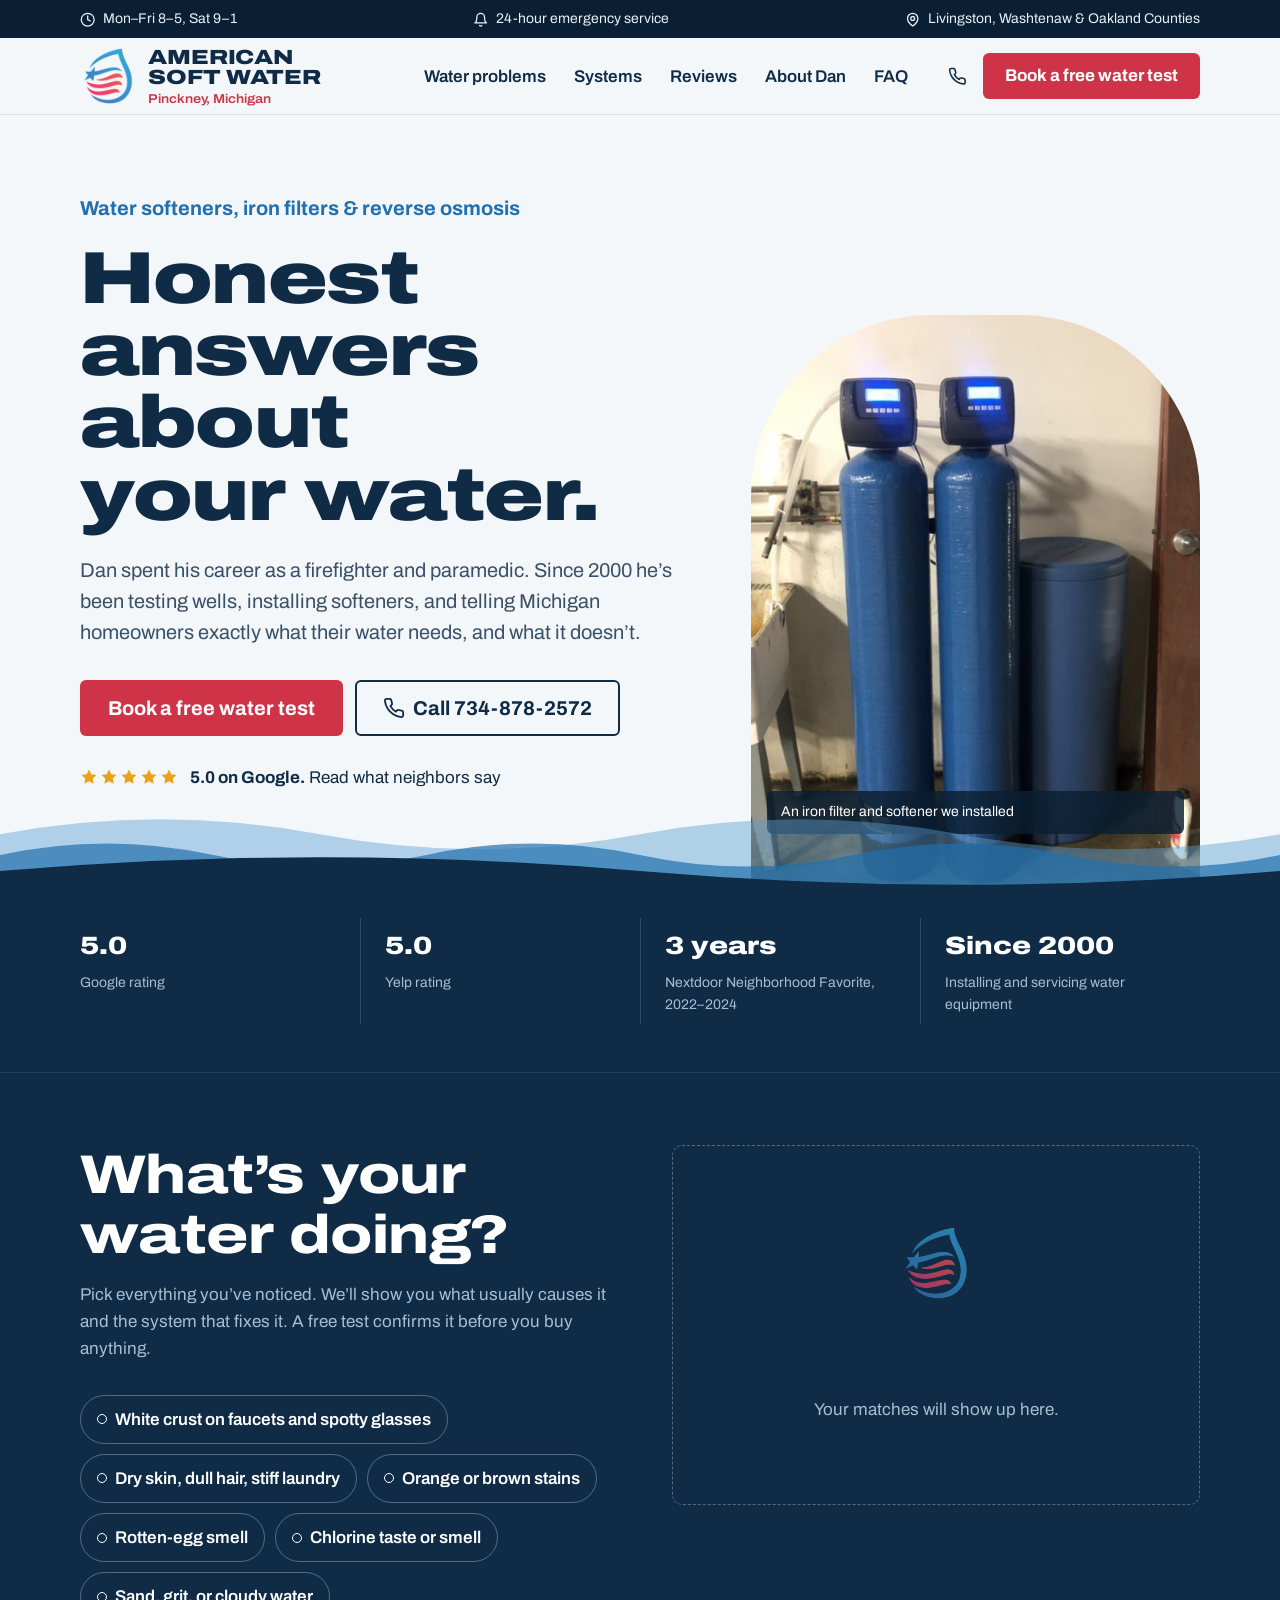
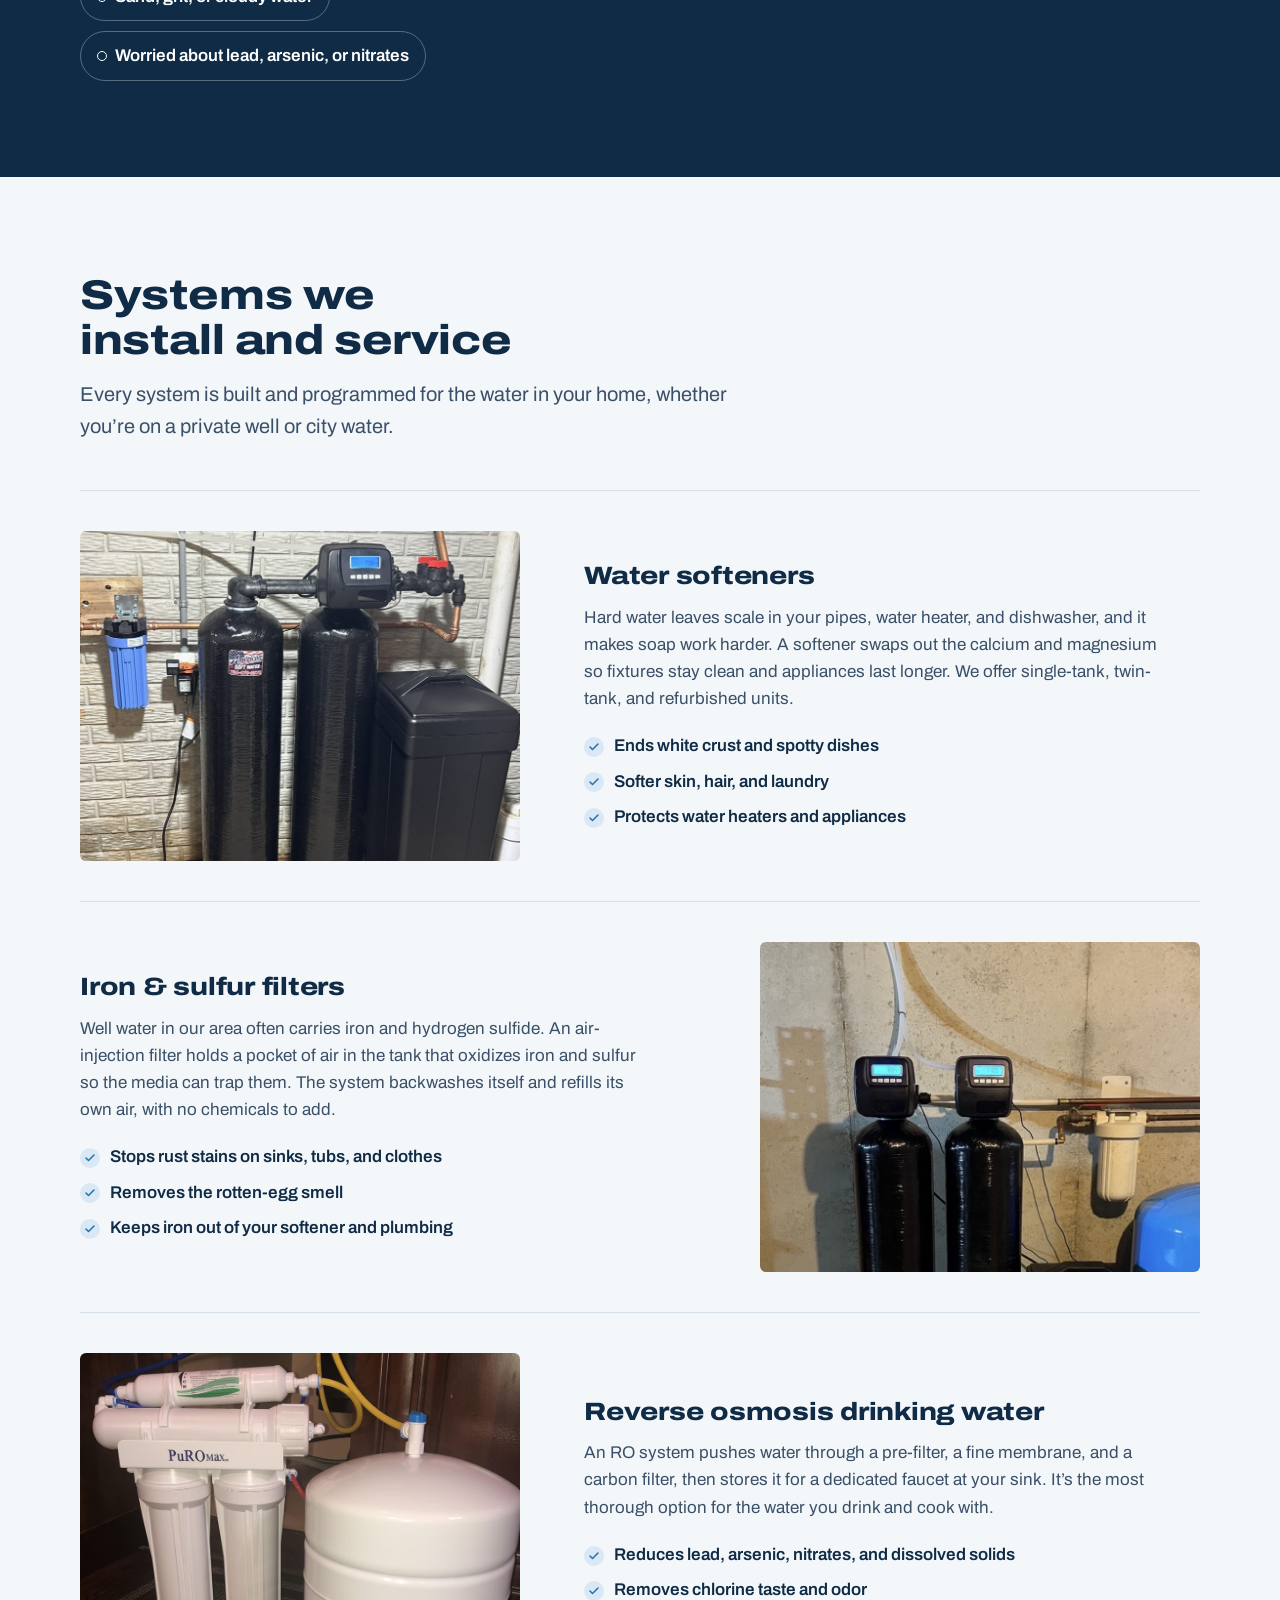
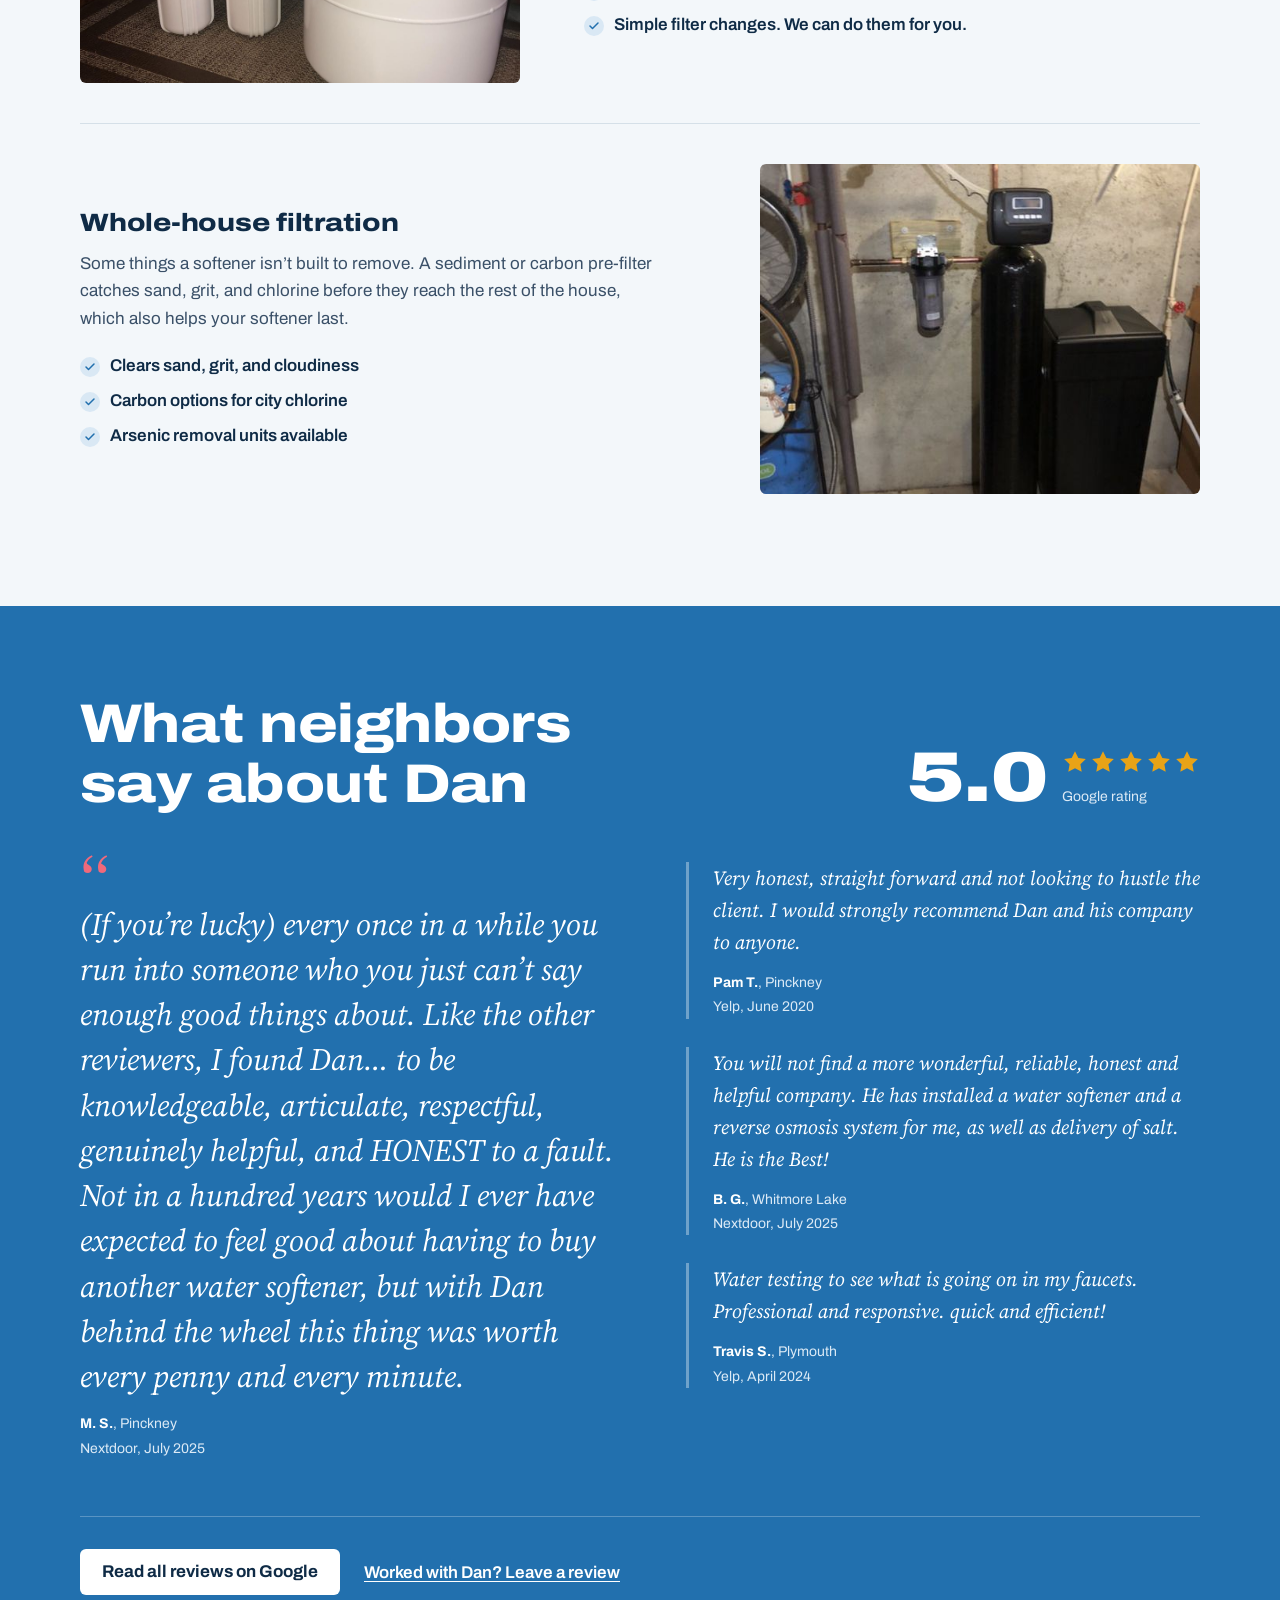
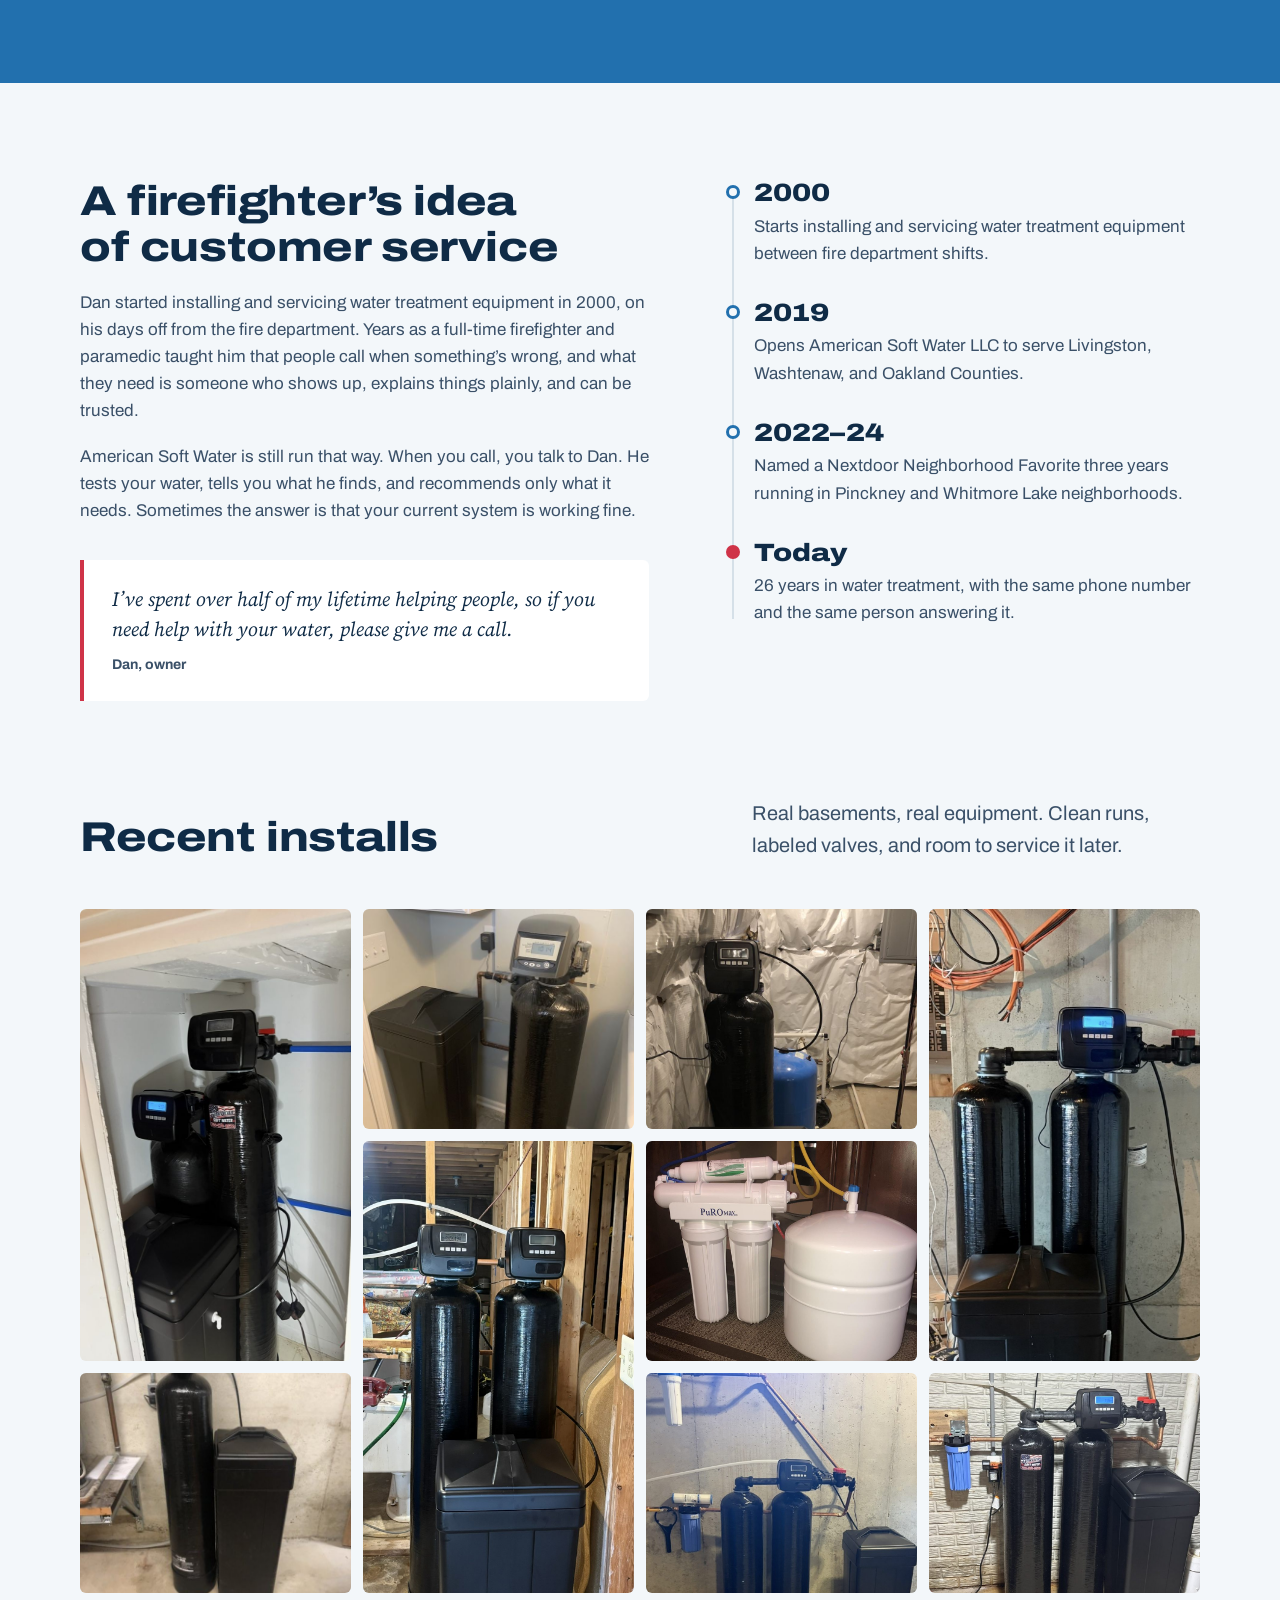
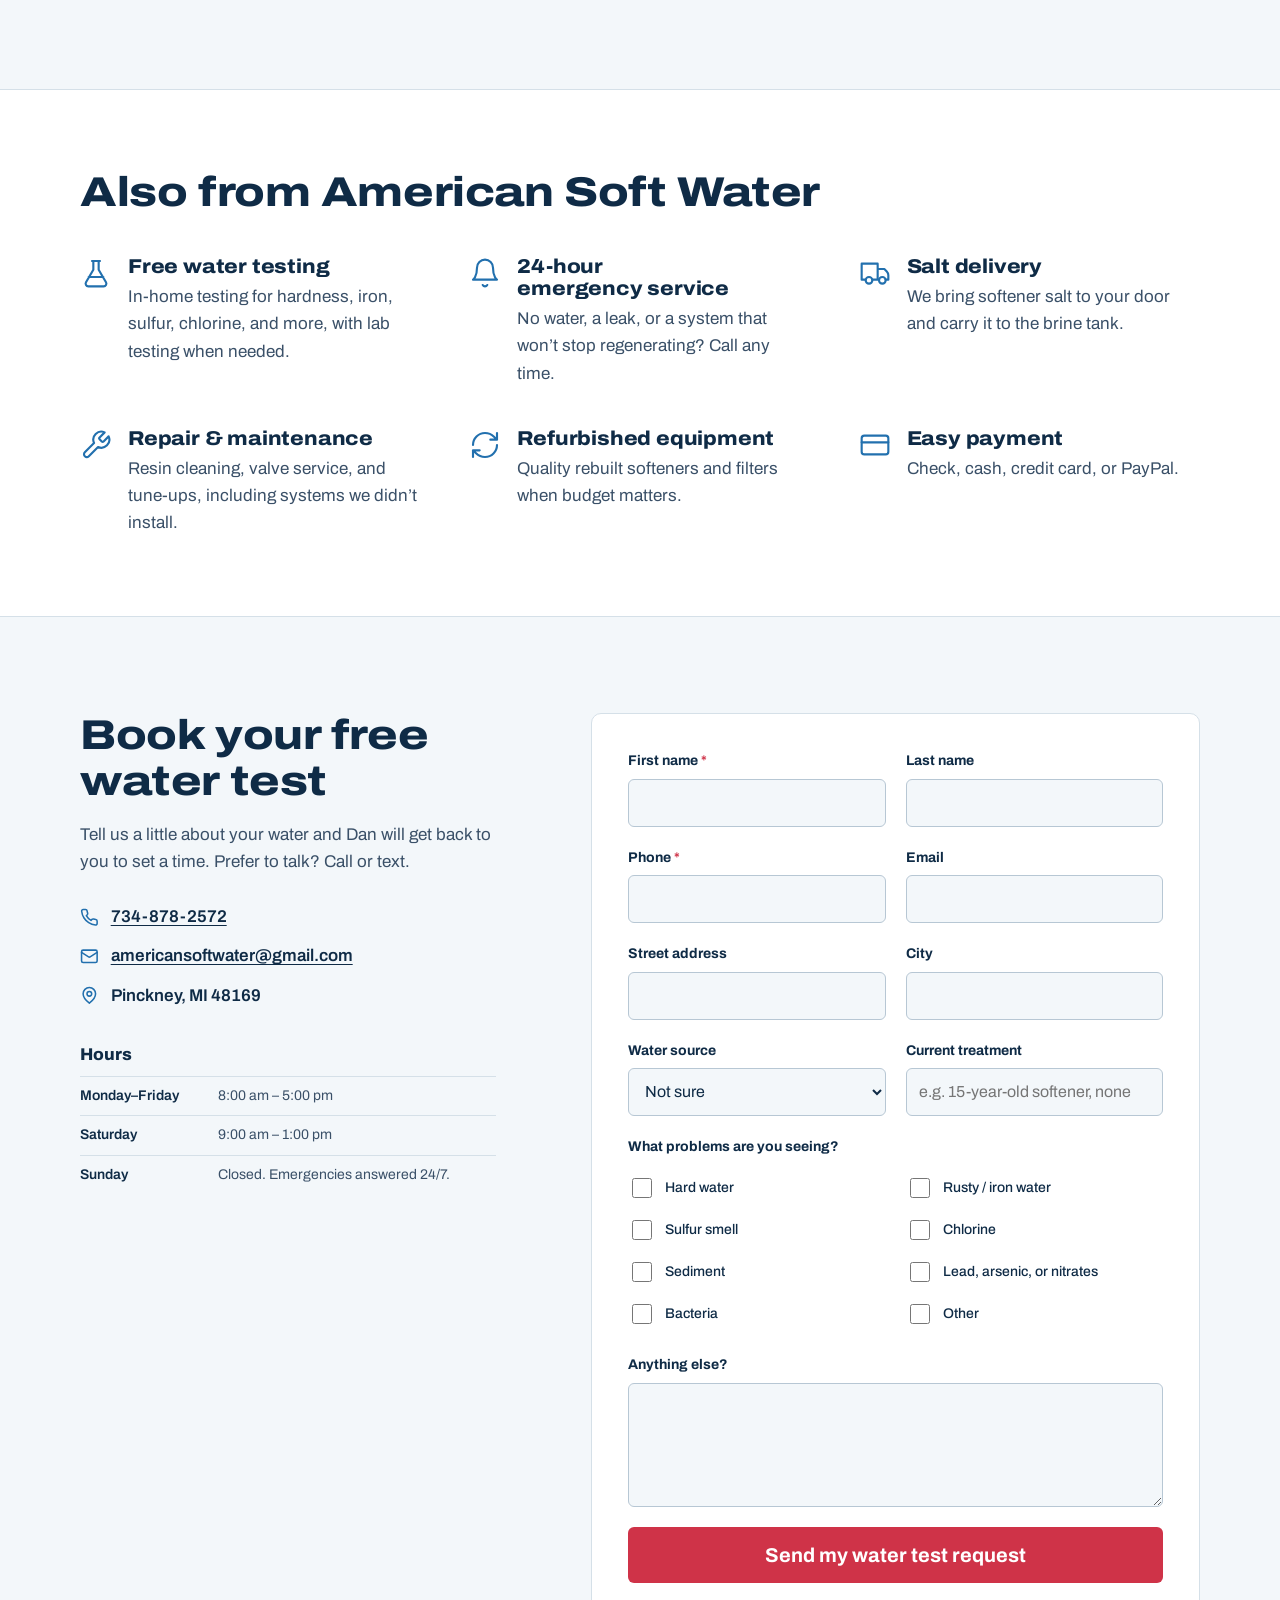
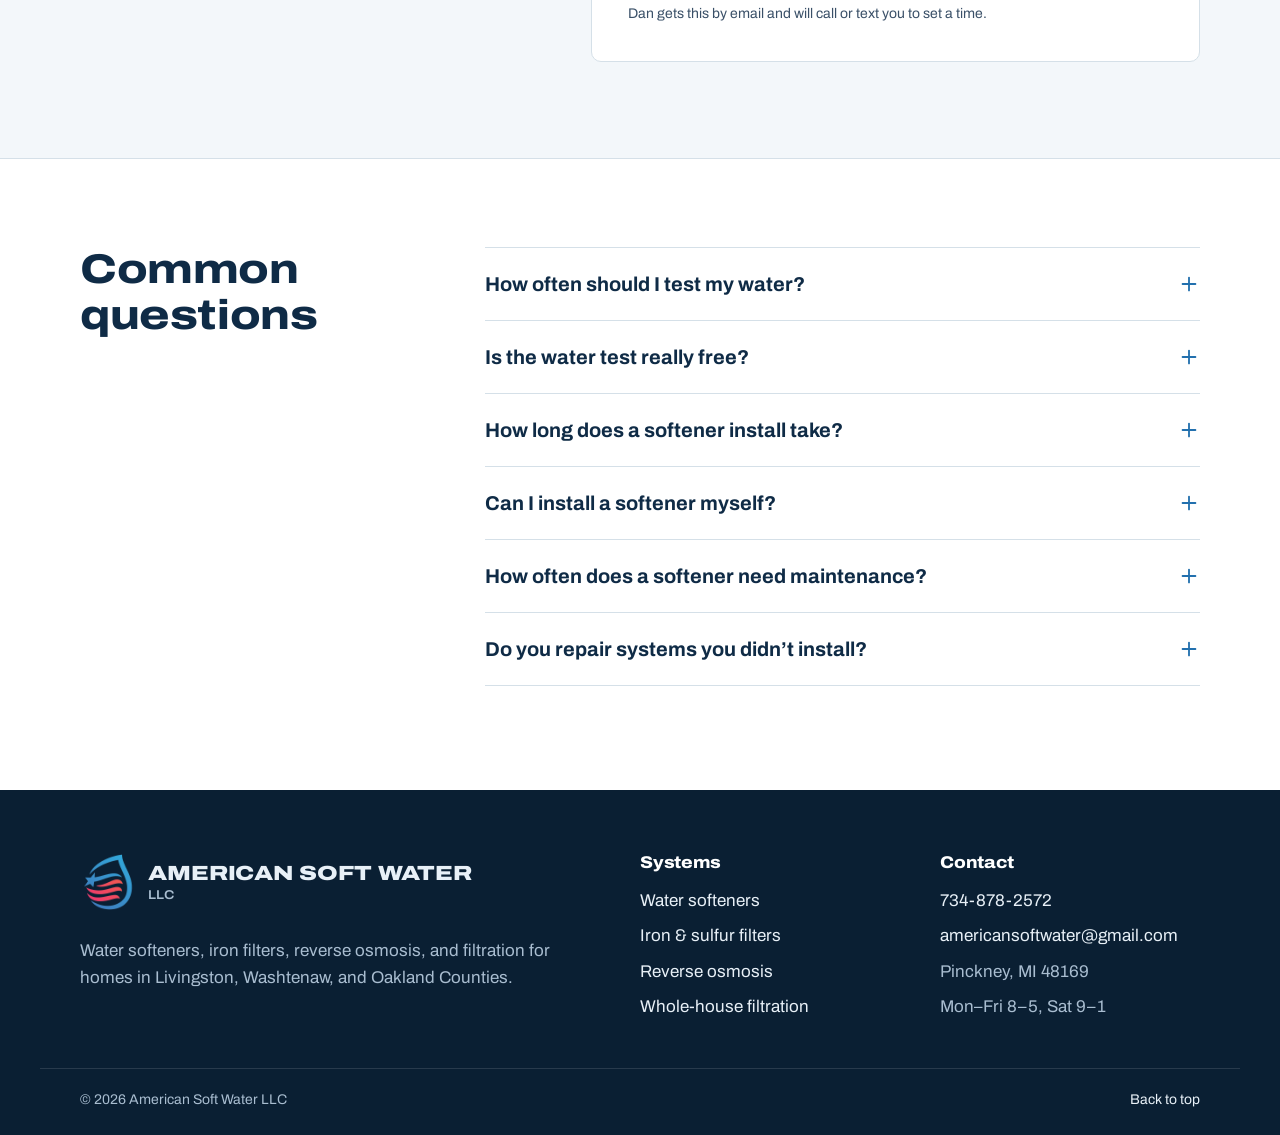
==== public/index.html @ c442c856 "Move to Cloudflare Pages with a Resend-backed form Mirror the New Beginnings setup: - Site files mov" ====
<!doctype html>
<html lang="en">
<head>
  <meta charset="utf-8">
  <meta name="viewport" content="width=device-width, initial-scale=1">
  <title>American Soft Water LLC | Water Softeners &amp; Filtration in Pinckney, MI</title>
  <meta name="description" content="Water softeners, iron filters, and reverse osmosis systems installed by Dan, a retired firefighter/paramedic treating Livingston, Washtenaw, and Oakland County water since 2000. Free water testing.">
  <!-- Draft: remove this noindex line when the site goes live on americansoftwater.com -->
  <meta name="robots" content="noindex, nofollow">
  <link rel="canonical" href="https://www.americansoftwater.com/">
  <link rel="icon" href="assets/logo/favicon-64.png" type="image/png">
  <link rel="apple-touch-icon" href="assets/logo/mark.png">
  <meta property="og:title" content="American Soft Water LLC">
  <meta property="og:description" content="Honest water treatment in Pinckney, MI. Free water testing, softeners, iron filters, and reverse osmosis.">
  <meta property="og:image" content="https://www.americansoftwater.com/assets/img/install-iron-softener-blue.jpg">
  <meta property="og:url" content="https://www.americansoftwater.com/">
  <link rel="preconnect" href="https://fonts.googleapis.com">
  <link rel="preconnect" href="https://fonts.gstatic.com" crossorigin>
  <link href="https://fonts.googleapis.com/css2?family=Archivo:wdth,wght@62..125,400..900&family=Source+Serif+4:ital,opsz,wght@1,8..60,400;1,8..60,500&display=swap" rel="stylesheet">
  <link rel="stylesheet" href="css/styles.css?v=8">
  <script type="application/ld+json">
  {
    "@context": "https://schema.org",
    "@type": "HomeAndConstructionBusiness",
    "name": "American Soft Water LLC",
    "url": "https://www.americansoftwater.com/",
    "telephone": "+1-734-878-2572",
    "email": "americansoftwater@gmail.com",
    "address": { "@type": "PostalAddress", "addressLocality": "Pinckney", "addressRegion": "MI", "postalCode": "48169", "addressCountry": "US" },
    "areaServed": ["Livingston County, MI", "Washtenaw County, MI", "Oakland County, MI"],
    "openingHours": ["Mo-Fr 08:00-17:00", "Sa 09:00-13:00"],
    "aggregateRating": { "@type": "AggregateRating", "ratingValue": "5.0", "bestRating": "5" }
  }
  </script>
</head>
<body>
  <!-- Icon sprite (Lucide-style strokes, 24px grid) -->
  <svg width="0" height="0" style="position:absolute" aria-hidden="true">
    <symbol id="i-phone" viewBox="0 0 24 24"><path d="M22 16.92v3a2 2 0 0 1-2.18 2 19.79 19.79 0 0 1-8.63-3.07 19.5 19.5 0 0 1-6-6 19.79 19.79 0 0 1-3.07-8.67A2 2 0 0 1 4.11 2h3a2 2 0 0 1 2 1.72 12.84 12.84 0 0 0 .7 2.81 2 2 0 0 1-.45 2.11L8.09 9.91a16 16 0 0 0 6 6l1.27-1.27a2 2 0 0 1 2.11-.45 12.84 12.84 0 0 0 2.81.7A2 2 0 0 1 22 16.92z"/></symbol>
    <symbol id="i-clock" viewBox="0 0 24 24"><circle cx="12" cy="12" r="10"/><path d="M12 6v6l4 2"/></symbol>
    <symbol id="i-pin" viewBox="0 0 24 24"><path d="M20 10c0 6-8 12-8 12s-8-6-8-12a8 8 0 0 1 16 0Z"/><circle cx="12" cy="10" r="3"/></symbol>
    <symbol id="i-mail" viewBox="0 0 24 24"><rect x="2" y="4" width="20" height="16" rx="2"/><path d="m22 7-8.97 5.7a1.94 1.94 0 0 1-2.06 0L2 7"/></symbol>
    <symbol id="i-flask" viewBox="0 0 24 24"><path d="M9 3h6M10 3v6.5L4.5 19a2 2 0 0 0 1.7 3h11.6a2 2 0 0 0 1.7-3L14 9.5V3M6.5 15h11"/></symbol>
    <symbol id="i-bell" viewBox="0 0 24 24"><path d="M6 8a6 6 0 0 1 12 0c0 7 3 9 3 9H3s3-2 3-9M10.3 21a1.94 1.94 0 0 0 3.4 0"/></symbol>
    <symbol id="i-truck" viewBox="0 0 24 24"><path d="M10 17h4V5H2v12h3M20 17h2v-3.34a4 4 0 0 0-1.17-2.83L19 9h-5v8h1"/><circle cx="7.5" cy="17.5" r="2.5"/><circle cx="17.5" cy="17.5" r="2.5"/></symbol>
    <symbol id="i-wrench" viewBox="0 0 24 24"><path d="M14.7 6.3a1 1 0 0 0 0 1.4l1.6 1.6a1 1 0 0 0 1.4 0l3.77-3.77a6 6 0 0 1-7.94 7.94l-6.91 6.91a2.12 2.12 0 0 1-3-3l6.91-6.91a6 6 0 0 1 7.94-7.94l-3.76 3.76z"/></symbol>
    <symbol id="i-refresh" viewBox="0 0 24 24"><path d="M3 12a9 9 0 0 1 9-9 9.75 9.75 0 0 1 6.74 2.74L21 8M21 3v5h-5M21 12a9 9 0 0 1-9 9 9.75 9.75 0 0 1-6.74-2.74L3 16M8 16H3v5"/></symbol>
    <symbol id="i-card" viewBox="0 0 24 24"><rect x="2" y="5" width="20" height="14" rx="2"/><path d="M2 10h20"/></symbol>
    <symbol id="i-check" viewBox="0 0 24 24"><path d="M20 6 9 17l-5-5"/></symbol>
    <symbol id="i-plus" viewBox="0 0 24 24"><path d="M12 5v14M5 12h14"/></symbol>
    <symbol id="i-star" viewBox="0 0 24 24"><path d="m12 2 3.09 6.26L22 9.27l-5 4.87 1.18 6.88L12 17.77l-6.18 3.25L7 14.14 2 9.27l6.91-1.01L12 2z"/></symbol>
    <symbol id="i-menu" viewBox="0 0 24 24"><path d="M4 7h16M4 12h16M4 17h16"/></symbol>
    <symbol id="i-x" viewBox="0 0 24 24"><path d="M18 6 6 18M6 6l12 12"/></symbol>
  </svg>

  <a class="skip-link" href="#main">Skip to content</a>

  <div class="topbar">
    <div class="wrap topbar__inner">
      <p><svg class="ico" aria-hidden="true"><use href="#i-clock"/></svg>Mon–Fri 8–5, Sat 9–1</p>
      <p class="topbar__mid"><svg class="ico" aria-hidden="true"><use href="#i-bell"/></svg>24-hour emergency service</p>
      <p><svg class="ico" aria-hidden="true"><use href="#i-pin"/></svg>Livingston, Washtenaw &amp; Oakland Counties</p>
    </div>
  </div>

  <header class="site-header" id="top">
    <div class="wrap site-header__inner">
      <a class="brand" href="#top" aria-label="American Soft Water, home">
        <img class="brand__mark" src="assets/logo/mark.png" width="50" height="50" alt="">
        <span class="brand__word">
          <span class="brand__name">American Soft&nbsp;Water</span>
          <span class="brand__sub">Pinckney, Michigan</span>
        </span>
      </a>
      <nav class="nav" id="site-nav" aria-label="Main">
        <ul>
          <li><a href="#finder">Water problems</a></li>
          <li><a href="#systems">Systems</a></li>
          <li><a href="#reviews">Reviews</a></li>
          <li><a href="#about">About Dan</a></li>
          <li><a href="#faq">FAQ</a></li>
        </ul>
      </nav>
      <div class="site-header__actions">
        <a class="phone-link" href="tel:+17348782572"><svg class="ico" aria-hidden="true"><use href="#i-phone"/></svg><span>734-878-2572</span></a>
        <a class="btn btn--red" href="#water-test">Book a free water test</a>
        <button class="nav-toggle" type="button" aria-expanded="false" aria-controls="site-nav">
          <svg class="ico ico--lg" aria-hidden="true"><use href="#i-menu"/></svg><span class="sr-only">Menu</span>
        </button>
      </div>
    </div>
  </header>

  <main id="main">
    <!-- HERO -->
    <section class="hero">
      <div class="wrap hero__grid">
        <div class="hero__copy">
          <p class="hero__kicker">Water softeners, iron filters &amp; reverse osmosis</p>
          <h1 class="hero__title">Honest answers about your&nbsp;water.</h1>
          <p class="hero__lede">Dan spent his career as a firefighter and paramedic. Since 2000 he’s been testing wells, installing softeners, and telling Michigan homeowners exactly what their water needs, and what it doesn’t.</p>
          <div class="hero__actions">
            <a class="btn btn--red btn--lg" href="#water-test">Book a free water test</a>
            <a class="btn btn--ghost btn--lg" href="tel:+17348782572"><svg class="ico" aria-hidden="true"><use href="#i-phone"/></svg>Call 734-878-2572</a>
          </div>
          <a class="hero__rating" href="#reviews">
            <span class="stars" aria-hidden="true"><svg><use href="#i-star"/></svg><svg><use href="#i-star"/></svg><svg><use href="#i-star"/></svg><svg><use href="#i-star"/></svg><svg><use href="#i-star"/></svg></span>
            <span><strong>5.0 on Google.</strong> Read what neighbors say</span>
          </a>
        </div>
        <figure class="hero__photo">
          <img src="assets/img/install-iron-softener-blue.jpg" width="562" height="744" alt="Blue iron filter and water softener tanks, each with a lit digital valve, beside a matching brine tank">
          <figcaption>An iron filter and softener we installed</figcaption>
        </figure>
      </div>
      <!-- Three wave layers, each 2x wide and repeating every half, drift sideways on a loop -->
      <div class="hero__water" aria-hidden="true">
        <svg class="wave wave--back" viewBox="0 0 2880 100" preserveAspectRatio="none"><path d="M0 34Q180 8 360 34T720 34T1080 34T1440 34T1800 34T2160 34T2520 34T2880 34V100H0Z"/></svg>
        <svg class="wave wave--mid" viewBox="0 0 2880 100" preserveAspectRatio="none"><path d="M0 52Q120 32 240 52T480 52T720 52T960 52T1200 52T1440 52T1680 52T1920 52T2160 52T2400 52T2640 52T2880 52V100H0Z"/></svg>
        <svg class="wave wave--front" viewBox="0 0 2880 100" preserveAspectRatio="none"><path d="M0 66Q360 42 720 66T1440 66T2160 66T2880 66V100H0Z"/></svg>
      </div>
    </section>

    <!-- PROOF STRIP -->
    <section class="proof" aria-label="Ratings and recognition">
      <div class="wrap proof__grid">
        <div class="proof__item"><span class="proof__big">5.0</span><span class="proof__label">Google rating</span></div>
        <div class="proof__item"><span class="proof__big">5.0</span><span class="proof__label">Yelp rating</span></div>
        <div class="proof__item"><span class="proof__big">3 years</span><span class="proof__label">Nextdoor Neighborhood Favorite, 2022–2024</span></div>
        <div class="proof__item"><span class="proof__big">Since 2000</span><span class="proof__label">Installing and servicing water equipment</span></div>
      </div>
    </section>

    <!-- SYMPTOM FINDER -->
    <section class="finder" id="finder" aria-labelledby="finder-title">
      <div class="wrap finder__grid">
        <div class="finder__intro">
          <h2 id="finder-title">What’s your water doing?</h2>
          <p>Pick everything you’ve noticed. We’ll show you what usually causes it and the system that fixes it. A free test confirms it before you buy anything.</p>
          <fieldset class="chips">
            <legend class="sr-only">Water symptoms</legend>
            <label class="chip"><input type="checkbox" value="hard"><span>White crust on faucets and spotty glasses</span></label>
            <label class="chip"><input type="checkbox" value="skin"><span>Dry skin, dull hair, stiff laundry</span></label>
            <label class="chip"><input type="checkbox" value="iron"><span>Orange or brown stains</span></label>
            <label class="chip"><input type="checkbox" value="sulfur"><span>Rotten-egg smell</span></label>
            <label class="chip"><input type="checkbox" value="chlorine"><span>Chlorine taste or smell</span></label>
            <label class="chip"><input type="checkbox" value="sediment"><span>Sand, grit, or cloudy water</span></label>
            <label class="chip"><input type="checkbox" value="drinking"><span>Worried about lead, arsenic, or nitrates</span></label>
          </fieldset>
        </div>
        <div class="finder__result" aria-live="polite">
          <div class="result result--empty" id="finder-empty">
            <img class="result__mark" src="assets/logo/mark.png" width="72" height="72" alt="">
            <p>Your matches will show up here.</p>
          </div>
          <div class="result" id="finder-output" hidden></div>
        </div>
      </div>
    </section>

    <!-- SYSTEMS -->
    <section class="systems" id="systems" aria-labelledby="systems-title">
      <div class="wrap">
        <header class="section-head">
          <h2 id="systems-title">Systems we install and service</h2>
          <p>Every system is built and programmed for the water in your home, whether you’re on a private well or city water.</p>
        </header>

        <article class="system" id="softeners">
          <figure class="system__photo"><img src="assets/img/install-twin-tank.jpg" width="900" height="1187" loading="lazy" alt="Twin-tank water softener: two black tanks sharing one digital valve, with a brine tank and sediment pre-filter"></figure>
          <div class="system__body">
            <h3>Water softeners</h3>
            <p>Hard water leaves scale in your pipes, water heater, and dishwasher, and it makes soap work harder. A softener swaps out the calcium and magnesium so fixtures stay clean and appliances last longer. We offer single-tank, twin-tank, and refurbished units.</p>
            <ul class="ticks">
              <li>Ends white crust and spotty dishes</li>
              <li>Softer skin, hair, and laundry</li>
              <li>Protects water heaters and appliances</li>
            </ul>
          </div>
        </article>

        <article class="system system--flip" id="iron-filters">
          <figure class="system__photo system__photo--top"><img src="assets/img/install-iron-softener-well.jpg" width="900" height="1469" loading="lazy" alt="Iron filter and water softener side by side, each with its own digital valve, next to a pre-filter and well pressure tank"></figure>
          <div class="system__body">
            <h3>Iron &amp; sulfur filters</h3>
            <p>Well water in our area often carries iron and hydrogen sulfide. An air-injection filter holds a pocket of air in the tank that oxidizes iron and sulfur so the media can trap them. The system backwashes itself and refills its own air, with no chemicals to add.</p>
            <ul class="ticks">
              <li>Stops rust stains on sinks, tubs, and clothes</li>
              <li>Removes the rotten-egg smell</li>
              <li>Keeps iron out of your softener and plumbing</li>
            </ul>
          </div>
        </article>

        <article class="system" id="reverse-osmosis">
          <figure class="system__photo"><img src="assets/img/install-ro.jpg" width="1000" height="999" loading="lazy" alt="PuROMax four-stage reverse osmosis unit and white storage tank under a kitchen sink"></figure>
          <div class="system__body">
            <h3>Reverse osmosis drinking water</h3>
            <p>An RO system pushes water through a pre-filter, a fine membrane, and a carbon filter, then stores it for a dedicated faucet at your sink. It’s the most thorough option for the water you drink and cook with.</p>
            <ul class="ticks">
              <li>Reduces lead, arsenic, nitrates, and dissolved solids</li>
              <li>Removes chlorine taste and odor</li>
              <li>Simple filter changes. We can do them for you.</li>
            </ul>
          </div>
        </article>

        <article class="system system--flip" id="filtration">
          <figure class="system__photo"><img src="assets/img/install-prefilter.jpg" width="562" height="744" loading="lazy" alt="Sediment pre-filter plumbed ahead of a water softener in a basement"></figure>
          <div class="system__body">
            <h3>Whole-house filtration</h3>
            <p>Some things a softener isn’t built to remove. A sediment or carbon pre-filter catches sand, grit, and chlorine before they reach the rest of the house, which also helps your softener last.</p>
            <ul class="ticks">
              <li>Clears sand, grit, and cloudiness</li>
              <li>Carbon options for city chlorine</li>
              <li>Arsenic removal units available</li>
            </ul>
          </div>
        </article>
      </div>
    </section>

    <!-- REVIEWS -->
    <section class="reviews" id="reviews" aria-labelledby="reviews-title">
      <div class="wrap">
        <header class="reviews__head">
          <h2 id="reviews-title">What neighbors say about Dan</h2>
          <div class="reviews__score">
            <span class="reviews__num">5.0</span>
            <span class="stars stars--lg" aria-hidden="true"><svg><use href="#i-star"/></svg><svg><use href="#i-star"/></svg><svg><use href="#i-star"/></svg><svg><use href="#i-star"/></svg><svg><use href="#i-star"/></svg></span>
            <span class="reviews__src">Google rating</span>
          </div>
        </header>

        <!--
          GOOGLE REVIEWS: paste real Google reviews here using the same <blockquote class="review"> markup,
          with data-source="Google". Only published customer reviews, quoted word for word.
        -->
        <div class="reviews__layout">
          <blockquote class="review review--feature" data-source="Nextdoor">
            <p>(If you’re lucky) every once in a while you run into someone who you just can’t say enough good things about. Like the other reviewers, I found Dan… to be knowledgeable, articulate, respectful, genuinely helpful, and HONEST to a fault. Not in a hundred years would I ever have expected to feel good about having to buy another water softener, but with Dan behind the wheel this thing was worth every penny and every minute.</p>
            <footer><cite>M. S.</cite>, Pinckney <span class="review__src">Nextdoor, July 2025</span></footer>
          </blockquote>

          <div class="reviews__stack">
            <blockquote class="review" data-source="Yelp">
              <p>Very honest, straight forward and not looking to hustle the client. I would strongly recommend Dan and his company to anyone.</p>
              <footer><cite>Pam T.</cite>, Pinckney <span class="review__src">Yelp, June 2020</span></footer>
            </blockquote>
            <blockquote class="review" data-source="Nextdoor">
              <p>You will not find a more wonderful, reliable, honest and helpful company. He has installed a water softener and a reverse osmosis system for me, as well as delivery of salt. He is the Best!</p>
              <footer><cite>B. G.</cite>, Whitmore Lake <span class="review__src">Nextdoor, July 2025</span></footer>
            </blockquote>
            <blockquote class="review" data-source="Yelp">
              <p>Water testing to see what is going on in my faucets. Professional and responsive. quick and efficient!</p>
              <footer><cite>Travis S.</cite>, Plymouth <span class="review__src">Yelp, April 2024</span></footer>
            </blockquote>
          </div>
        </div>

        <div class="reviews__cta">
          <a class="btn btn--light" href="https://maps.google.com/?cid=2943230099254517318" target="_blank" rel="noopener">Read all reviews on Google</a>
          <a class="text-link" href="https://maps.google.com/?cid=2943230099254517318" target="_blank" rel="noopener">Worked with Dan? Leave a review</a>
        </div>
      </div>
    </section>

    <!-- ABOUT -->
    <section class="about" id="about" aria-labelledby="about-title">
      <div class="wrap about__grid">
        <div class="about__story">
          <h2 id="about-title">A firefighter’s idea of customer service</h2>
          <p>Dan started installing and servicing water treatment equipment in 2000, on his days off from the fire department. Years as a full-time firefighter and paramedic taught him that people call when something’s wrong, and what they need is someone who shows up, explains things plainly, and can be trusted.</p>
          <p>American Soft Water is still run that way. When you call, you talk to Dan. He tests your water, tells you what he finds, and recommends only what it needs. Sometimes the answer is that your current system is working fine.</p>
          <blockquote class="about__quote">
            <p>I’ve spent over half of my lifetime helping people, so if you need help with your water, please give me a call.</p>
            <footer>Dan, owner</footer>
          </blockquote>
        </div>
        <ol class="timeline" aria-label="Company history">
          <li><span class="timeline__year">2000</span><p>Starts installing and servicing water treatment equipment between fire department shifts.</p></li>
          <li><span class="timeline__year">2019</span><p>Opens American Soft Water LLC to serve Livingston, Washtenaw, and Oakland Counties.</p></li>
          <li><span class="timeline__year">2022–24</span><p>Named a Nextdoor Neighborhood Favorite three years running in Pinckney and Whitmore Lake neighborhoods.</p></li>
          <li><span class="timeline__year">Today</span><p>26 years in water treatment, with the same phone number and the same person answering it.</p></li>
        </ol>
      </div>
    </section>

    <!-- INSTALL GALLERY -->
    <section class="installs" id="installs" aria-labelledby="installs-title">
      <div class="wrap">
        <header class="section-head section-head--row">
          <h2 id="installs-title">Recent installs</h2>
          <p>Real basements, real equipment. Clean runs, labeled valves, and room to service it later.</p>
        </header>
        <div class="installs__grid">
          <figure class="installs__item installs__item--tall"><img src="assets/img/install-iron-softener-closet.jpg" width="900" height="1187" loading="lazy" alt="Iron filter and softener fitted into a utility closet, with the American Soft Water sticker on the tank"></figure>
          <figure class="installs__item"><img src="assets/img/install-laundry.jpg" width="562" height="744" loading="lazy" alt="Softener and brine tank installed in a finished laundry room"></figure>
          <figure class="installs__item"><img src="assets/img/install-new-build.jpg" width="750" height="1000" loading="lazy" alt="Softener next to a blue well pressure tank in a new-construction basement"></figure>
          <figure class="installs__item installs__item--tall"><img src="assets/img/install-twin-tank-tall.jpg" width="900" height="1464" loading="lazy" alt="Twin-tank water softener: two tanks sharing one lit digital valve, with a brine tank in front"></figure>
          <figure class="installs__item installs__item--tall"><img src="assets/img/install-iron-softener-basement.jpg" width="900" height="1725" loading="lazy" alt="Iron filter and softener with a brine tank in an unfinished basement"></figure>
          <figure class="installs__item"><img src="assets/img/install-ro.jpg" width="1000" height="999" loading="lazy" alt="Reverse osmosis system under a kitchen sink"></figure>
          <figure class="installs__item"><img src="assets/img/install-basement.jpg" width="562" height="743" loading="lazy" alt="Single softener tank and brine tank on a basement floor"></figure>
          <figure class="installs__item"><img src="assets/img/install-twin-tank-prefilter.jpg" width="900" height="934" loading="lazy" alt="Twin-tank water softener with two pre-filters and copper plumbing on a basement wall"></figure>
          <figure class="installs__item"><img src="assets/img/install-twin-tank.jpg" width="900" height="1187" loading="lazy" alt="Twin-tank water softener with the American Soft Water sticker, brine tank, and sediment pre-filter"></figure>
        </div>
      </div>
    </section>

    <!-- SERVICES -->
    <section class="services" aria-labelledby="services-title">
      <div class="wrap">
        <h2 id="services-title" class="services__title">Also from American Soft Water</h2>
        <ul class="services__list">
          <li><svg class="ico ico--xl" aria-hidden="true"><use href="#i-flask"/></svg><h3>Free water testing</h3><p>In-home testing for hardness, iron, sulfur, chlorine, and more, with lab testing when needed.</p></li>
          <li><svg class="ico ico--xl" aria-hidden="true"><use href="#i-bell"/></svg><h3>24-hour emergency service</h3><p>No water, a leak, or a system that won’t stop regenerating? Call any time.</p></li>
          <li><svg class="ico ico--xl" aria-hidden="true"><use href="#i-truck"/></svg><h3>Salt delivery</h3><p>We bring softener salt to your door and carry it to the brine tank.</p></li>
          <li><svg class="ico ico--xl" aria-hidden="true"><use href="#i-wrench"/></svg><h3>Repair &amp; maintenance</h3><p>Resin cleaning, valve service, and tune-ups, including systems we didn’t install.</p></li>
          <li><svg class="ico ico--xl" aria-hidden="true"><use href="#i-refresh"/></svg><h3>Refurbished equipment</h3><p>Quality rebuilt softeners and filters when budget matters.</p></li>
          <li><svg class="ico ico--xl" aria-hidden="true"><use href="#i-card"/></svg><h3>Easy payment</h3><p>Check, cash, credit card, or PayPal.</p></li>
        </ul>
      </div>
    </section>

    <!-- WATER TEST FORM -->
    <section class="booking" id="water-test" aria-labelledby="booking-title">
      <div class="wrap booking__grid">
        <div class="booking__info">
          <h2 id="booking-title">Book your free water test</h2>
          <p>Tell us a little about your water and Dan will get back to you to set a time. Prefer to talk? Call or text.</p>
          <ul class="contact-list">
            <li><svg class="ico" aria-hidden="true"><use href="#i-phone"/></svg><a href="tel:+17348782572">734-878-2572</a></li>
            <li><svg class="ico" aria-hidden="true"><use href="#i-mail"/></svg><a href="mailto:americansoftwater@gmail.com">americansoftwater@gmail.com</a></li>
            <li><svg class="ico" aria-hidden="true"><use href="#i-pin"/></svg><span>Pinckney, MI 48169</span></li>
          </ul>
          <table class="hours">
            <caption>Hours</caption>
            <tbody>
              <tr><th scope="row">Monday–Friday</th><td>8:00 am – 5:00 pm</td></tr>
              <tr><th scope="row">Saturday</th><td>9:00 am – 1:00 pm</td></tr>
              <tr><th scope="row">Sunday</th><td>Closed. Emergencies answered 24/7.</td></tr>
            </tbody>
          </table>
        </div>

        <div class="booking__panel">
        <form class="form" id="test-form" action="/api/inquiry" method="post" data-to="americansoftwater@gmail.com" novalidate>
          <div class="form__error-summary" id="form-errors" tabindex="-1" hidden></div>
          <div class="form__row">
            <div class="field">
              <label for="f-first">First name <span class="req" aria-hidden="true">*</span></label>
              <input id="f-first" name="first" autocomplete="given-name" required>
              <p class="field__error" id="f-first-err" hidden></p>
            </div>
            <div class="field">
              <label for="f-last">Last name</label>
              <input id="f-last" name="last" autocomplete="family-name">
            </div>
          </div>
          <div class="form__row">
            <div class="field">
              <label for="f-phone">Phone <span class="req" aria-hidden="true">*</span></label>
              <input id="f-phone" name="phone" type="tel" autocomplete="tel" required>
              <p class="field__error" id="f-phone-err" hidden></p>
            </div>
            <div class="field">
              <label for="f-email">Email</label>
              <input id="f-email" name="email" type="email" autocomplete="email">
              <p class="field__error" id="f-email-err" hidden></p>
            </div>
          </div>
          <div class="form__row">
            <div class="field">
              <label for="f-address">Street address</label>
              <input id="f-address" name="address" autocomplete="street-address">
            </div>
            <div class="field">
              <label for="f-city">City</label>
              <input id="f-city" name="city" autocomplete="address-level2">
            </div>
          </div>
          <div class="form__row">
            <div class="field">
              <label for="f-source">Water source</label>
              <select id="f-source" name="source">
                <option value="">Not sure</option>
                <option>Private well</option>
                <option>City water</option>
              </select>
            </div>
            <div class="field">
              <label for="f-current">Current treatment</label>
              <input id="f-current" name="current" placeholder="e.g. 15-year-old softener, none">
            </div>
          </div>
          <fieldset class="field field--checks">
            <legend>What problems are you seeing?</legend>
            <div class="checks">
              <label><input type="checkbox" name="problems" value="Hard water" data-key="hard skin"> Hard water</label>
              <label><input type="checkbox" name="problems" value="Rusty / iron water" data-key="iron"> Rusty / iron water</label>
              <label><input type="checkbox" name="problems" value="Hydrogen sulfide (smell)" data-key="sulfur"> Sulfur smell</label>
              <label><input type="checkbox" name="problems" value="Chlorine" data-key="chlorine"> Chlorine</label>
              <label><input type="checkbox" name="problems" value="Sediment" data-key="sediment"> Sediment</label>
              <label><input type="checkbox" name="problems" value="Lead / arsenic / nitrates" data-key="drinking"> Lead, arsenic, or nitrates</label>
              <label><input type="checkbox" name="problems" value="Bacteria"> Bacteria</label>
              <label><input type="checkbox" name="problems" value="Other"> Other</label>
            </div>
          </fieldset>
          <div class="field">
            <label for="f-message">Anything else?</label>
            <textarea id="f-message" name="message" rows="4"></textarea>
          </div>
          <!-- Bots fill in every field they find. This one is hidden from people and screen readers. -->
          <div class="form__hp" aria-hidden="true">
            <label for="f-company">Company</label>
            <input id="f-company" name="company" type="text" tabindex="-1" autocomplete="off">
          </div>
          <input type="hidden" name="t" id="f-started" value="">
          <button class="btn btn--red btn--lg btn--block" type="submit" id="f-submit">Send my water test request</button>
          <p class="form__note">Dan gets this by email and will call or text you to set a time.</p>
          <p class="form__status" id="form-status" role="status"></p>
        </form>
        <div class="form form--done" id="test-done" tabindex="-1" hidden>
          <h3>Request sent</h3>
          <p>Dan will call or text you to set a time for your free water test.</p>
          <p>Need him sooner? Call or text <a href="tel:+17348782572">734-878-2572</a>.</p>
        </div>
        </div>
      </div>
    </section>

    <!-- FAQ -->
    <section class="faq" id="faq" aria-labelledby="faq-title">
      <div class="wrap faq__grid">
        <h2 id="faq-title">Common questions</h2>
        <div class="faq__list">
          <details>
            <summary>How often should I test my water?<svg class="ico" aria-hidden="true"><use href="#i-plus"/></svg></summary>
            <p>Once a year, especially if you’re on a well, and any time you notice a change in taste, smell, or staining.</p>
          </details>
          <details>
            <summary>Is the water test really free?<svg class="ico" aria-hidden="true"><use href="#i-plus"/></svg></summary>
            <p>Yes. Dan tests at your home and explains the results on the spot. There’s no obligation to buy anything.</p>
          </details>
          <details>
            <summary>How long does a softener install take?<svg class="ico" aria-hidden="true"><use href="#i-plus"/></svg></summary>
            <p>It depends on your plumbing and the system, but most installs are done the same day with only a short water shutoff.</p>
          </details>
          <details>
            <summary>Can I install a softener myself?<svg class="ico" aria-hidden="true"><use href="#i-plus"/></svg></summary>
            <p>You can, but sizing and programming the valve for your water’s hardness and iron is where most DIY systems fall short. A professional install also keeps product and workmanship warranties intact.</p>
          </details>
          <details>
            <summary>How often does a softener need maintenance?<svg class="ico" aria-hidden="true"><use href="#i-plus"/></svg></summary>
            <p>Keep the brine tank stocked with salt (we can deliver it), and have the system checked periodically. We clean resin, check salt levels, and confirm it’s regenerating correctly.</p>
          </details>
          <details>
            <summary>Do you repair systems you didn’t install?<svg class="ico" aria-hidden="true"><use href="#i-plus"/></svg></summary>
            <p>We work on most brands. You can text a picture to Dan at <a href="sms:+17348782572">734-878-2572</a> and he can come out and evaluate the unit to see if it’s repairable or not. Depending on the issue, sometimes all it needs is a little cleaning.</p>
          </details>
        </div>
      </div>
    </section>
  </main>

  <footer class="site-footer">
    <div class="wrap site-footer__grid">
      <div class="site-footer__brand">
        <a class="brand brand--light" href="#top" aria-label="American Soft Water, back to top">
          <img class="brand__mark" src="assets/logo/mark.png" width="50" height="50" alt="">
          <span class="brand__word"><span class="brand__name">American Soft&nbsp;Water</span><span class="brand__sub">LLC</span></span>
        </a>
        <p>Water softeners, iron filters, reverse osmosis, and filtration for homes in Livingston, Washtenaw, and Oakland Counties.</p>
      </div>
      <div>
        <h2 class="site-footer__h">Systems</h2>
        <ul>
          <li><a href="#softeners">Water softeners</a></li>
          <li><a href="#iron-filters">Iron &amp; sulfur filters</a></li>
          <li><a href="#reverse-osmosis">Reverse osmosis</a></li>
          <li><a href="#filtration">Whole-house filtration</a></li>
        </ul>
      </div>
      <div>
        <h2 class="site-footer__h">Contact</h2>
        <ul>
          <li><a href="tel:+17348782572">734-878-2572</a></li>
          <li><a href="mailto:americansoftwater@gmail.com">americansoftwater@gmail.com</a></li>
          <li>Pinckney, MI 48169</li>
          <li>Mon–Fri 8–5, Sat 9–1</li>
        </ul>
      </div>
    </div>
    <div class="wrap site-footer__base">
      <p>© <span id="year">2026</span> American Soft Water LLC</p>
      <a href="#top">Back to top</a>
    </div>
  </footer>

  <div class="mobile-bar">
    <a class="btn btn--ghost-dark" href="tel:+17348782572"><svg class="ico" aria-hidden="true"><use href="#i-phone"/></svg>Call Dan</a>
    <a class="btn btn--red" href="#water-test">Free water test</a>
  </div>

  <script src="js/main.js?v=8" defer></script>
</body>
</html>
---- public/css/styles.css ----
/* ==========================================================================
   American Soft Water LLC
   Palette pulled from the drop-and-flag mark; Archivo wide for headlines
   (truck-door lettering), Source Serif italic reserved for customers' words.
   ========================================================================== */

:root {
  --navy: #0F2B46;
  --navy-deep: #0A1F33;
  --blue: #2270AE;
  --blue-soft: #D9E8F4;
  --red: #CF3348;
  --red-dark: #AE2539;
  --paper: #F3F7FA;
  --white: #FFFFFF;
  --line: #D5E0E8;
  --text: #0F2B46;
  --muted: #3A5068;
  --on-navy: #E8F0F7;
  --on-navy-muted: #A9BDD0;

  --font: "Archivo", system-ui, -apple-system, "Segoe UI", sans-serif;
  --serif: "Source Serif 4", Georgia, serif;

  /* type scale, ~1.25 */
  --fs-sm: 0.875rem;
  --fs-base: 1.0625rem;
  --fs-md: 1.25rem;
  --fs-lg: 1.5625rem;
  --fs-xl: clamp(1.9rem, 1.4rem + 1.8vw, 2.6rem);
  --fs-hero: clamp(2.6rem, 1.6rem + 4.2vw, 4.6rem);

  --wrap: 1200px;
  --gutter: clamp(16px, 4vw, 40px);
  --radius: 6px;
  --ease: cubic-bezier(.2, .7, .2, 1);

}

*, *::before, *::after { box-sizing: border-box; }
/* Components set display (grid, flex), which would otherwise beat the hidden attribute. */
[hidden] { display: none !important; }
html { scroll-behavior: smooth; scroll-padding-top: 88px; -webkit-text-size-adjust: 100%; }
body {
  margin: 0;
  font-family: var(--font);
  font-size: var(--fs-base);
  line-height: 1.6;
  color: var(--text);
  background: var(--paper);
  font-variation-settings: "wdth" 100;
}
img { display: block; max-width: 100%; height: auto; }
h1, h2, h3 { margin: 0; line-height: 1.1; font-weight: 800; font-stretch: 118%; font-variation-settings: "wdth" 118; letter-spacing: -0.01em; text-wrap: balance; }
h2 { font-size: var(--fs-xl); }
h3 { font-size: var(--fs-lg); }
p { margin: 0; }
a { color: var(--blue); text-underline-offset: 3px; }
ul, ol { margin: 0; padding: 0; }

:focus-visible { outline: 3px solid var(--red); outline-offset: 3px; border-radius: 2px; }

.wrap { width: 100%; max-width: var(--wrap); margin-inline: auto; padding-inline: var(--gutter); }
.sr-only { position: absolute; width: 1px; height: 1px; padding: 0; margin: -1px; overflow: hidden; clip: rect(0 0 0 0); white-space: nowrap; border: 0; }
.skip-link { position: absolute; left: 16px; top: -60px; z-index: 100; background: var(--navy); color: #fff; padding: 10px 16px; border-radius: var(--radius); }
.skip-link:focus { top: 12px; }

.ico { width: 1.1em; height: 1.1em; flex: none; fill: none; stroke: currentColor; stroke-width: 2; stroke-linecap: round; stroke-linejoin: round; }
.ico--lg { width: 26px; height: 26px; }
.ico--xl { width: 32px; height: 32px; stroke-width: 1.6; }

/* ---------- Buttons ---------- */
.btn {
  display: inline-flex; align-items: center; justify-content: center; gap: 8px;
  min-height: 46px; padding: 10px 20px;
  font: 700 var(--fs-base)/1.2 var(--font);
  text-decoration: none; border-radius: var(--radius); border: 2px solid transparent;
  cursor: pointer; transition: background-color .15s var(--ease), color .15s var(--ease), border-color .15s var(--ease);
  touch-action: manipulation; white-space: nowrap;
}
.btn--lg { min-height: 54px; padding: 14px 26px; font-size: var(--fs-md); }
.btn--block { width: 100%; }
.btn--red { background: var(--red); color: #fff; }
.btn--red:hover { background: var(--red-dark); }
.btn--ghost { background: transparent; color: var(--navy); border-color: var(--navy); }
.btn--ghost:hover { background: var(--navy); color: #fff; }
.btn--light { background: #fff; color: var(--navy); }
.btn--light:hover { background: var(--blue-soft); }
.btn--ghost-dark { background: transparent; color: #fff; border-color: rgba(255,255,255,.5); }
.btn:active { transform: translateY(1px); }

.text-link { color: inherit; font-weight: 600; }

/* ---------- Stars ---------- */
.stars { display: inline-flex; gap: 2px; color: #E8A317; }
.stars svg { width: 18px; height: 18px; fill: currentColor; stroke: none; }
.stars--lg svg { width: 26px; height: 26px; }

/* ---------- Top bar & header ---------- */
.topbar { background: var(--navy-deep); color: var(--on-navy); font-size: var(--fs-sm); }
.topbar__inner { display: flex; justify-content: space-between; gap: 24px; padding-block: 8px; }
.topbar p { display: flex; align-items: center; gap: 8px; }

.site-header { position: sticky; top: 0; z-index: 50; background: rgba(243, 247, 250, .96); backdrop-filter: saturate(1.4) blur(8px); border-bottom: 1px solid var(--line); }
.site-header__inner { display: flex; align-items: center; gap: 28px; min-height: 76px; }

.brand { display: inline-flex; align-items: center; gap: 12px; text-decoration: none; color: var(--navy); }
.brand__mark { width: 56px; height: 56px; flex: none; object-fit: contain; }
.brand__word { display: flex; flex-direction: column; line-height: 1; }
.brand__name { font-weight: 850; font-size: 1.28rem; font-variation-settings: "wdth" 125; letter-spacing: -0.005em; text-transform: uppercase; }
.brand__sub { margin-top: 5px; font-size: .8rem; font-weight: 600; color: var(--red); font-variation-settings: "wdth" 110; }
.brand--light { color: #fff; }
.brand--light .brand__sub { color: var(--on-navy-muted); }

.nav { margin-left: auto; }
.nav ul { display: flex; gap: 4px; list-style: none; }
.nav a { display: block; white-space: nowrap; padding: 10px 12px; color: var(--navy); text-decoration: none; font-weight: 600; border-radius: var(--radius); }
.nav a:hover { background: var(--blue-soft); }

.site-header__actions { display: flex; align-items: center; gap: 16px; }
.phone-link { display: inline-flex; align-items: center; gap: 8px; color: var(--navy); font-weight: 800; text-decoration: none; font-variation-settings: "wdth" 110; white-space: nowrap; }
.phone-link:hover { color: var(--blue); }
.nav-toggle { display: none; width: 46px; height: 46px; align-items: center; justify-content: center; background: none; border: 1px solid var(--line); border-radius: var(--radius); color: var(--navy); cursor: pointer; }

/* ---------- Hero ---------- */
.hero { position: relative; padding-top: clamp(40px, 6vw, 80px); background: var(--paper); overflow: hidden; }
.hero__grid { display: grid; grid-template-columns: 1.15fr .85fr; gap: clamp(32px, 5vw, 72px); align-items: end; }
.hero__copy { padding-bottom: clamp(72px, 9vw, 120px); }
.hero__kicker { font-weight: 700; color: var(--blue); margin-bottom: 18px; font-size: var(--fs-md); }
.hero__title { font-size: var(--fs-hero); font-weight: 900; font-variation-settings: "wdth" 125; line-height: .98; letter-spacing: -0.02em; max-width: 14ch; }
.hero__lede { margin-top: 24px; font-size: var(--fs-md); color: var(--muted); max-width: 36em; line-height: 1.55; }
.hero__actions { display: flex; flex-wrap: wrap; gap: 12px; margin-top: 32px; }
.hero__rating { display: inline-flex; align-items: center; gap: 12px; margin-top: 28px; color: var(--navy); text-decoration: none; }
.hero__rating:hover span:last-child { text-decoration: underline; }

.hero__photo { position: relative; z-index: 1; margin: 0; align-self: end; }
.hero__photo img { width: 100%; aspect-ratio: 562 / 744; object-fit: cover; border-radius: 180px 180px 0 0; }
.hero__photo figcaption { position: absolute; left: 16px; right: 16px; bottom: 76px; padding: 10px 14px; background: rgba(10, 31, 51, .82); color: #fff; font-size: var(--fs-sm); border-radius: var(--radius); }

/* Moving waterline: each layer is 200% wide with a wave that repeats every half,
   so sliding it -50% loops seamlessly. Different speeds and directions read as water. */
.hero__water { position: absolute; left: 0; right: 0; bottom: -1px; height: clamp(64px, 9vw, 120px); overflow: hidden; z-index: 2; pointer-events: none; }
.wave { position: absolute; left: 0; bottom: 0; width: 200%; height: 100%; animation: wave-drift linear infinite; will-change: transform; }
.wave--back  { fill: #5E9FD2; opacity: .45; animation-duration: 28s; }
.wave--mid   { fill: var(--blue); opacity: .7; animation-duration: 19s; animation-direction: reverse; }
.wave--front { fill: var(--navy); animation-duration: 36s; }
@keyframes wave-drift { from { transform: translateX(0); } to { transform: translateX(-50%); } }

/* ---------- Proof strip ---------- */
.proof { background: var(--navy); color: var(--on-navy); padding: 8px 0 48px; }
.proof__grid { display: grid; grid-template-columns: repeat(4, 1fr); }
.proof__item { display: flex; flex-direction: column; gap: 6px; padding: 8px 24px; border-left: 1px solid rgba(255,255,255,.14); }
.proof__item:first-child { border-left: 0; padding-left: 0; }
.proof__big { font-size: var(--fs-lg); font-weight: 850; font-variation-settings: "wdth" 120; color: #fff; }
.proof__label { font-size: var(--fs-sm); color: var(--on-navy-muted); }

/* ---------- Finder (the signature section) ---------- */
.finder { background: var(--navy); color: var(--on-navy); padding: 72px 0 96px; border-top: 1px solid rgba(255,255,255,.08); }
.finder__grid { display: grid; grid-template-columns: 1fr 1fr; gap: clamp(32px, 5vw, 72px); align-items: start; }
.finder h2 { color: #fff; font-size: clamp(2.2rem, 1.5rem + 2.6vw, 3.4rem); font-variation-settings: "wdth" 125; }
.finder__intro > p { margin-top: 16px; color: var(--on-navy-muted); max-width: 34em; }

.chips { display: flex; flex-wrap: wrap; gap: 10px; margin: 32px 0 0; padding: 0; border: 0; }
.chip { position: relative; cursor: pointer; }
.chip input { position: absolute; opacity: 0; inset: 0; margin: 0; cursor: pointer; }
.chip span {
  display: inline-flex; align-items: center; gap: 8px; min-height: 46px; padding: 10px 16px;
  border: 1.5px solid rgba(255,255,255,.3); border-radius: 999px; color: #fff; font-weight: 600;
  transition: background-color .15s var(--ease), border-color .15s var(--ease);
}
.chip span::before { content: ""; width: 10px; height: 10px; border-radius: 50%; border: 1.5px solid currentColor; flex: none; transition: background-color .15s var(--ease); }
.chip:hover span { border-color: #fff; }
.chip input:checked + span { background: #fff; color: var(--navy); border-color: #fff; }
.chip input:checked + span::before { background: var(--red); border-color: var(--red); }
.chip input:focus-visible + span { outline: 3px solid #F0697B; outline-offset: 3px; }

.finder__result { position: sticky; top: 100px; }
.result { background: var(--white); color: var(--text); border-radius: 10px; overflow: hidden; }
.result--empty { display: grid; place-items: center; gap: 16px; min-height: 360px; padding: 40px; background: transparent; border: 1.5px dashed rgba(255,255,255,.3); color: var(--on-navy-muted); text-align: center; }
.result__mark { width: 72px; height: 72px; opacity: .7; }
.result[hidden] { display: none; }
.result__photo { width: 100%; aspect-ratio: 16 / 9; object-fit: cover; object-position: 50% 25%; }
.result__body { padding: 24px 28px 28px; }
.result__cause { font-size: var(--fs-sm); color: var(--muted); }
.result__cause strong { color: var(--red); }
.result__list { list-style: none; margin-top: 16px; display: grid; gap: 16px; }
.result__list li { padding-top: 16px; border-top: 1px solid var(--line); }
.result__list li:first-child { padding-top: 0; border-top: 0; }
.result__list h3 { font-size: var(--fs-md); }
.result__list p { margin-top: 6px; color: var(--muted); }
.result__actions { display: flex; flex-wrap: wrap; align-items: center; gap: 16px; margin-top: 24px; }
.result.is-updating { animation: fadeSwap .28s var(--ease); }
@keyframes fadeSwap { from { opacity: .35; transform: translateY(6px); } to { opacity: 1; transform: none; } }

/* ---------- Section heads ---------- */
.section-head { max-width: 44rem; margin-bottom: 48px; }
.section-head p { margin-top: 14px; color: var(--muted); font-size: var(--fs-md); }
.section-head--row { max-width: none; display: flex; justify-content: space-between; align-items: end; gap: 32px; }
.section-head--row p { max-width: 28rem; margin-top: 0; }

/* ---------- Systems ---------- */
.systems { padding: 96px 0 72px; }
.system { display: grid; grid-template-columns: 5fr 7fr; gap: clamp(28px, 5vw, 64px); align-items: center; padding: 40px 0; border-top: 1px solid var(--line); }
.system--flip { grid-template-columns: 7fr 5fr; }
.system--flip .system__photo { order: 2; }
.system__photo { margin: 0; }
.system__photo img { width: 100%; aspect-ratio: 4 / 3; object-fit: cover; border-radius: var(--radius); }
.system__photo--top img { object-position: 50% 18%; }
.system__body { max-width: 36rem; }
.system__body > p { margin-top: 14px; color: var(--muted); }
.ticks { list-style: none; margin-top: 20px; display: grid; gap: 8px; }
.ticks li { position: relative; padding-left: 30px; font-weight: 600; }
.ticks li::before {
  content: ""; position: absolute; left: 0; top: .28em; width: 20px; height: 20px; border-radius: 50%;
  background: var(--blue-soft) url("data:image/svg+xml,%3Csvg xmlns='http://www.w3.org/2000/svg' viewBox='0 0 24 24' fill='none' stroke='%232270AE' stroke-width='3' stroke-linecap='round' stroke-linejoin='round'%3E%3Cpath d='M20 6 9 17l-5-5'/%3E%3C/svg%3E") center / 12px no-repeat;
}

/* ---------- Reviews ---------- */
.reviews { background: var(--blue); color: #fff; padding: 88px 0; }
.reviews__head { display: flex; justify-content: space-between; align-items: end; gap: 32px; margin-bottom: 48px; }
.reviews__head h2 { color: #fff; max-width: 14ch; font-size: clamp(2.2rem, 1.5rem + 2.6vw, 3.4rem); }
.reviews__score { display: grid; grid-template-columns: auto auto; column-gap: 14px; align-items: center; }
.reviews__num { grid-row: span 2; font-size: 4.4rem; font-weight: 900; font-variation-settings: "wdth" 125; line-height: 1; }
.reviews__src { font-size: var(--fs-sm); color: #DCEAF6; }
.reviews__layout { display: grid; grid-template-columns: 1.1fr 1fr; gap: 40px; }
.review { margin: 0; }
.review p { font-family: var(--serif); font-style: italic; font-size: var(--fs-md); line-height: 1.6; }
.review footer { margin-top: 14px; font-size: var(--fs-sm); color: #DCEAF6; }
.review cite { font-style: normal; font-weight: 700; color: #fff; }
.review__src { display: block; margin-top: 2px; }
.review--feature { padding-right: 16px; }
.review--feature p { font-size: clamp(1.4rem, 1.1rem + 1.1vw, 1.95rem); line-height: 1.45; }
.review--feature p::before { content: "“"; display: block; font-family: var(--serif); font-size: 5rem; line-height: .6; height: 40px; color: #F0697B; font-style: normal; }
.reviews__stack { display: grid; gap: 28px; align-content: start; }
.reviews__stack .review { padding-left: 24px; border-left: 3px solid rgba(255,255,255,.35); }
.reviews__cta { display: flex; flex-wrap: wrap; align-items: center; gap: 24px; margin-top: 56px; padding-top: 32px; border-top: 1px solid rgba(255,255,255,.25); }
.reviews .text-link { color: #fff; }

/* ---------- About ---------- */
.about { padding: 96px 0; }
.about__grid { display: grid; grid-template-columns: 1.2fr 1fr; gap: clamp(32px, 6vw, 96px); align-items: start; }
.about__story h2 { max-width: 16ch; }
.about__story > p { margin-top: 18px; color: var(--muted); max-width: 36em; }
.about__quote { margin: 36px 0 0; padding: 24px 28px; background: var(--white); border-left: 4px solid var(--red); border-radius: 0 var(--radius) var(--radius) 0; }
.about__quote p { font-family: var(--serif); font-style: italic; font-size: var(--fs-md); line-height: 1.5; }
.about__quote footer { margin-top: 10px; font-weight: 700; font-size: var(--fs-sm); color: var(--muted); }

.timeline { list-style: none; position: relative; display: grid; gap: 32px; padding-left: 28px; }
.timeline::before { content: ""; position: absolute; left: 6px; top: 8px; bottom: 8px; width: 2px; background: var(--line); }
.timeline li { position: relative; }
.timeline li::before { content: ""; position: absolute; left: -28px; top: 6px; width: 14px; height: 14px; border-radius: 50%; background: var(--paper); border: 3px solid var(--blue); }
.timeline li:last-child::before { background: var(--red); border-color: var(--red); }
.timeline__year { display: block; font-weight: 850; font-size: var(--fs-lg); font-variation-settings: "wdth" 120; line-height: 1.1; }
.timeline p { margin-top: 6px; color: var(--muted); }

/* ---------- Installs gallery ---------- */
.installs { padding: 0 0 96px; }
.installs__grid { display: grid; grid-template-columns: repeat(4, 1fr); grid-auto-rows: 220px; gap: 12px; }
.installs__item { margin: 0; overflow: hidden; border-radius: var(--radius); background: var(--line); }
.installs__item--tall { grid-row: span 2; }
.installs__item img { width: 100%; height: 100%; object-fit: cover; }

/* ---------- Services ---------- */
.services { background: var(--white); padding: 80px 0; border-block: 1px solid var(--line); }
.services__title { margin-bottom: 40px; }
.services__list { list-style: none; display: grid; grid-template-columns: repeat(3, 1fr); gap: 40px 48px; }
.services__list li { display: grid; grid-template-columns: auto 1fr; column-gap: 16px; align-content: start; }
.services__list .ico { grid-row: span 2; color: var(--blue); margin-top: 2px; }
.services__list h3 { font-size: var(--fs-md); font-variation-settings: "wdth" 110; }
.services__list p { margin-top: 6px; color: var(--muted); }

/* ---------- Booking form ---------- */
.booking { padding: 96px 0; background: var(--paper); }
.booking__grid { display: grid; grid-template-columns: 1fr 1.4fr; gap: clamp(32px, 6vw, 80px); align-items: start; }
.booking__grid > *, .finder__grid > *, .about__grid > *, .faq__grid > *, .reviews__layout > * { min-width: 0; }
.booking__info > p { margin-top: 16px; color: var(--muted); }
.contact-list { list-style: none; margin-top: 28px; display: grid; gap: 12px; }
.contact-list li { display: flex; align-items: center; gap: 12px; font-weight: 600; }
.contact-list .ico { color: var(--blue); }
.contact-list a { color: var(--navy); overflow-wrap: anywhere; }
.hours { margin-top: 32px; border-collapse: collapse; width: 100%; max-width: 26rem; font-size: var(--fs-sm); }
.hours caption { text-align: left; font-weight: 800; font-size: var(--fs-base); padding-bottom: 8px; }
.hours th, .hours td { text-align: left; padding: 8px 0; border-top: 1px solid var(--line); vertical-align: top; }
.hours th { font-weight: 600; padding-right: 16px; white-space: nowrap; }
.hours td { color: var(--muted); }

.form { background: var(--white); border: 1px solid var(--line); border-radius: 10px; padding: clamp(20px, 4vw, 36px); display: grid; gap: 20px; }
.form__row { display: grid; grid-template-columns: 1fr 1fr; gap: 20px; }
.field { display: grid; gap: 6px; min-width: 0; }
.field label, .field legend { font-weight: 700; font-size: var(--fs-sm); }
.req { color: var(--red); }
.field input, .field select, .field textarea {
  width: 100%; min-height: 48px; padding: 10px 12px; font: inherit; font-size: 1rem; color: var(--text);
  background: var(--paper); border: 1.5px solid #B7C7D4; border-radius: var(--radius);
}
.field textarea { resize: vertical; }
.field input:focus, .field select:focus, .field textarea:focus { outline: none; border-color: var(--blue); box-shadow: 0 0 0 3px rgba(34,112,174,.25); background: #fff; }
.field [aria-invalid="true"] { border-color: var(--red); }
.field__error { color: var(--red-dark); font-size: var(--fs-sm); font-weight: 600; }
.field--checks { border: 0; padding: 0; margin: 0; }
.field--checks legend { margin-bottom: 10px; padding: 0; }
.checks { display: grid; grid-template-columns: repeat(2, 1fr); gap: 2px 20px; align-content: start; }
.checks label { display: flex; align-items: center; gap: 10px; min-height: 40px; font-weight: 500; cursor: pointer; }
.checks input { width: 20px; height: 20px; min-height: 0; padding: 0; accent-color: var(--blue); flex: none; }
.form__note { font-size: var(--fs-sm); color: var(--muted); }
/* Honeypot: off-screen rather than display:none, which some bots skip. */
.form__hp { position: absolute; left: -9999px; width: 1px; height: 1px; overflow: hidden; }
.form--done { align-content: start; border-color: var(--blue); }
.form--done h3 { font-size: var(--fs-lg); color: var(--navy); }
.form--done p { color: var(--muted); }
.form--done:focus { outline: none; }
.form__status { font-weight: 700; color: var(--blue); }
.form__status:empty { display: none; }
.form__error-summary { padding: 14px 16px; border: 2px solid var(--red); border-radius: var(--radius); color: var(--red-dark); font-weight: 600; }
.form__error-summary ul { margin: 6px 0 0 18px; }
.form__error-summary a { color: var(--red-dark); }

/* ---------- FAQ ---------- */
.faq { padding: 88px 0 104px; background: var(--white); border-top: 1px solid var(--line); }
.faq__grid { display: grid; grid-template-columns: 1fr 2fr; gap: 48px; }
.faq__list { border-top: 1px solid var(--line); }
.faq details { border-bottom: 1px solid var(--line); }
.faq summary { display: flex; justify-content: space-between; align-items: center; gap: 16px; padding: 20px 0; font-weight: 700; font-size: var(--fs-md); cursor: pointer; list-style: none; }
.faq summary::-webkit-details-marker { display: none; }
.faq summary .ico { color: var(--blue); transition: transform .2s var(--ease); }
.faq details[open] summary .ico { transform: rotate(45deg); }
.faq details p { padding: 0 0 22px; color: var(--muted); max-width: 40em; }

/* ---------- Footer ---------- */
.site-footer { background: var(--navy-deep); color: var(--on-navy); padding: 64px 0 24px; }
.site-footer__grid { display: grid; grid-template-columns: 2fr 1fr 1fr; gap: 40px; }
.site-footer__brand p { margin-top: 18px; color: var(--on-navy-muted); max-width: 30em; }
.site-footer__h { font-size: var(--fs-base); font-variation-settings: "wdth" 110; color: #fff; margin-bottom: 14px; }
.site-footer ul { list-style: none; display: grid; gap: 8px; color: var(--on-navy-muted); }
.site-footer a { color: var(--on-navy); text-decoration: none; overflow-wrap: anywhere; }
.site-footer a:hover { text-decoration: underline; }
.site-footer__base { display: flex; justify-content: space-between; gap: 16px; margin-top: 48px; padding-top: 20px; border-top: 1px solid rgba(255,255,255,.12); font-size: var(--fs-sm); color: var(--on-navy-muted); }

.mobile-bar { display: none; }

/* ---------- Responsive ---------- */
@media (max-width: 1340px) {
  .phone-link span { display: none; }
}

@media (max-width: 1100px) {
  .topbar .topbar__mid { display: none; }
  .phone-link span { display: none; }
  .nav a { padding: 10px 8px; }
}

@media (max-width: 960px) {
  .nav-toggle { display: inline-flex; }
  .site-header__actions .btn { display: none; }
  .phone-link span { display: inline; }
  .nav { position: absolute; top: 100%; left: 0; right: 0; margin: 0; background: var(--paper); border-bottom: 1px solid var(--line); display: none; }
  .nav.is-open { display: block; }
  .nav ul { flex-direction: column; padding: 8px var(--gutter) 16px; }
  .nav a { padding: 14px 8px; font-size: var(--fs-md); }
  .site-header__actions { margin-left: auto; }

  .hero__grid { grid-template-columns: 1fr; }
  .hero__copy { padding-bottom: 8px; }
  .hero__photo { max-width: 460px; width: 100%; justify-self: center; }
  .proof__grid { grid-template-columns: repeat(2, 1fr); gap: 20px 0; }
  .proof__item:nth-child(3) { border-left: 0; padding-left: 0; }
  .finder__grid, .reviews__layout, .about__grid, .booking__grid, .faq__grid { grid-template-columns: 1fr; }
  .finder__result { position: static; }
  .result--empty { min-height: 200px; }
  .system, .system--flip { grid-template-columns: 1fr; }
  .system--flip .system__photo { order: 0; }
  .services__list { grid-template-columns: repeat(2, 1fr); }
  .installs__grid { grid-template-columns: repeat(2, 1fr); grid-auto-rows: 200px; }
  .reviews__head, .section-head--row { flex-direction: column; align-items: start; }
  .site-footer__grid { grid-template-columns: 1fr 1fr; }
  .site-footer__brand { grid-column: 1 / -1; }
}

@media (max-width: 640px) {
  :root { --fs-base: 1rem; }
  .topbar { display: none; }
  .site-header__inner { min-height: 64px; gap: 12px; }
  .brand__mark { width: 40px; height: 40px; }
  .brand__name { font-size: 1.02rem; }
  .brand__sub { font-size: .72rem; }
  .phone-link span { display: none; }
  .phone-link { width: 46px; height: 46px; justify-content: center; border: 1px solid var(--line); border-radius: var(--radius); }
  .hero__actions .btn { width: 100%; }
  .hero__photo figcaption { bottom: 56px; }
  .proof__item { padding: 4px 14px; }
  .proof__label { font-size: .8rem; }
  .form__row, .checks { grid-template-columns: 1fr; }
  .services__list { grid-template-columns: 1fr; }
  .site-footer__grid { grid-template-columns: 1fr; }
  .reviews__num { font-size: 3.4rem; }

  html { scroll-padding-bottom: 90px; }
  body { padding-bottom: 76px; }
  .mobile-bar {
    display: grid; grid-template-columns: 1fr 1.3fr; gap: 10px;
    position: fixed; left: 0; right: 0; bottom: 0; z-index: 60;
    padding: 10px 16px calc(10px + env(safe-area-inset-bottom));
    background: var(--navy-deep); border-top: 1px solid rgba(255,255,255,.12);
  }
}

@media (prefers-reduced-motion: reduce) {
  html { scroll-behavior: auto; }
  .wave { animation: none; }
  *, *::before, *::after { animation-duration: .01ms !important; transition-duration: .01ms !important; }
}
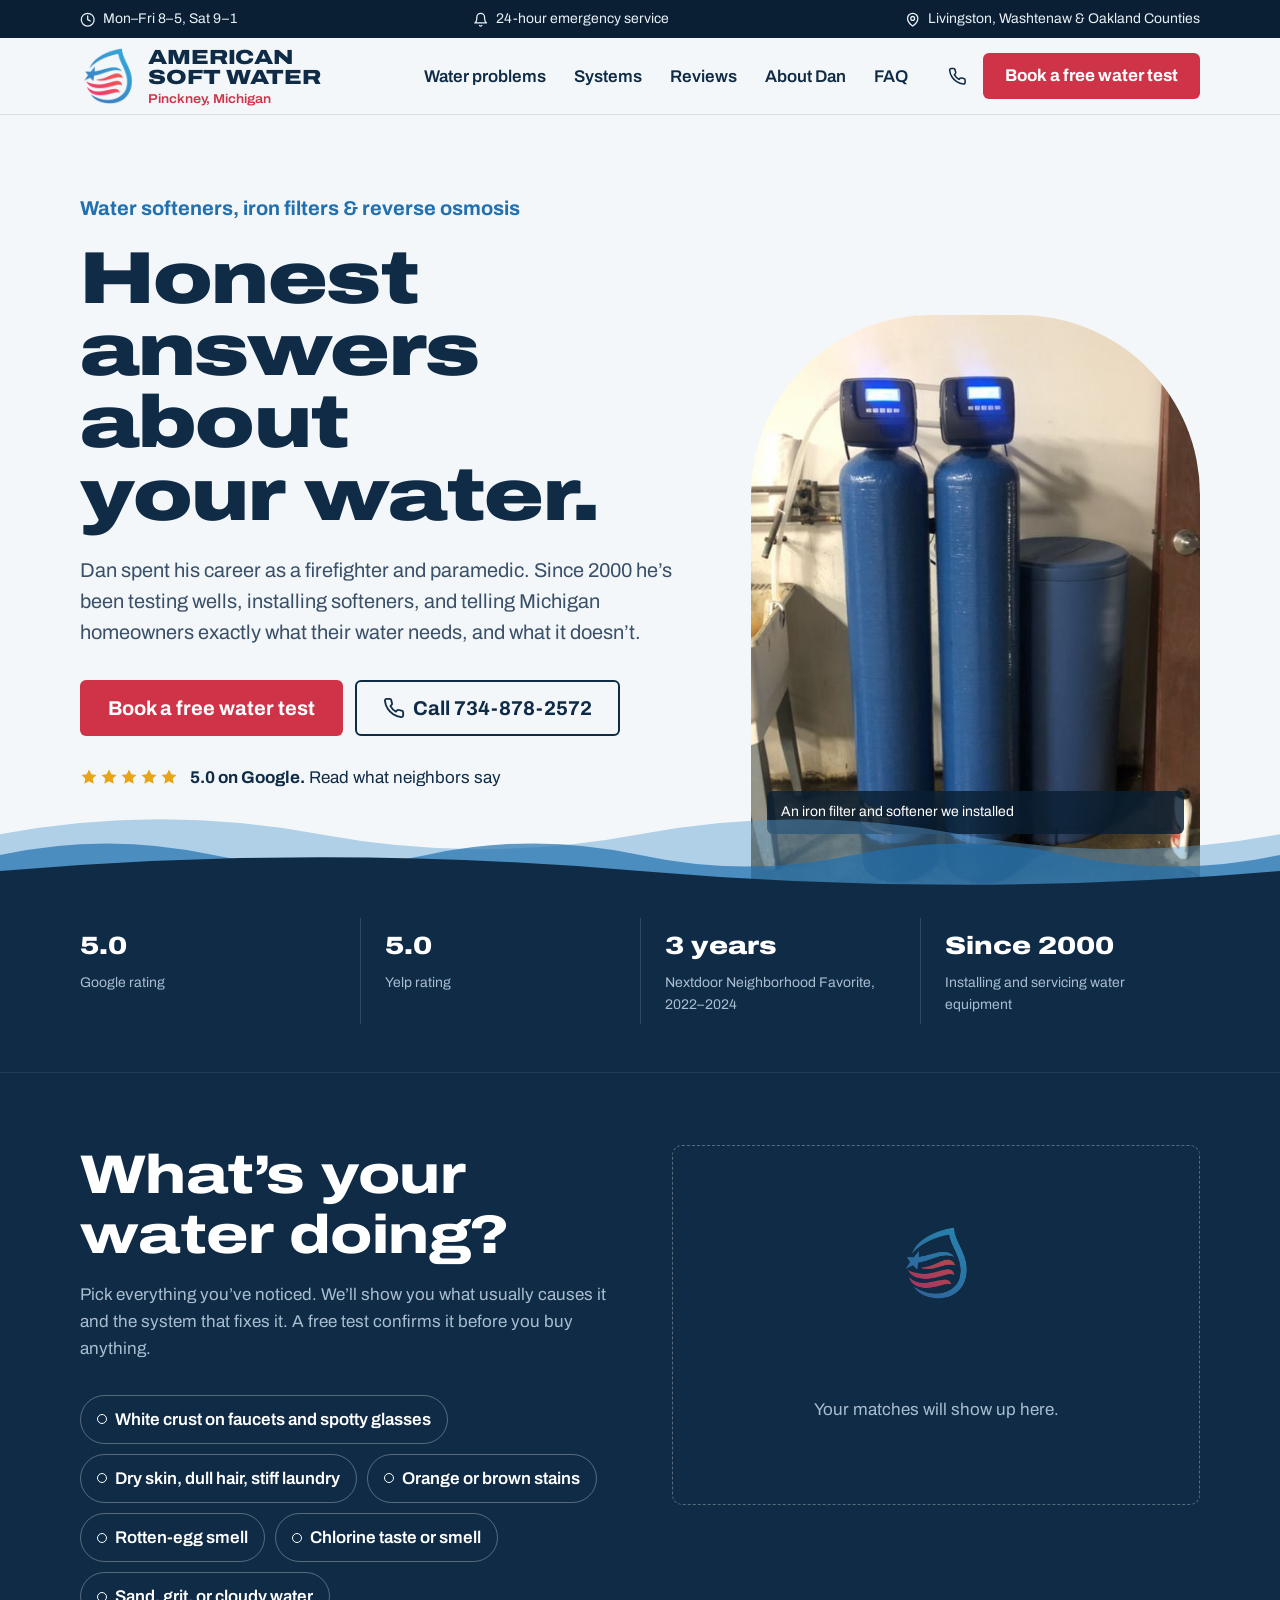
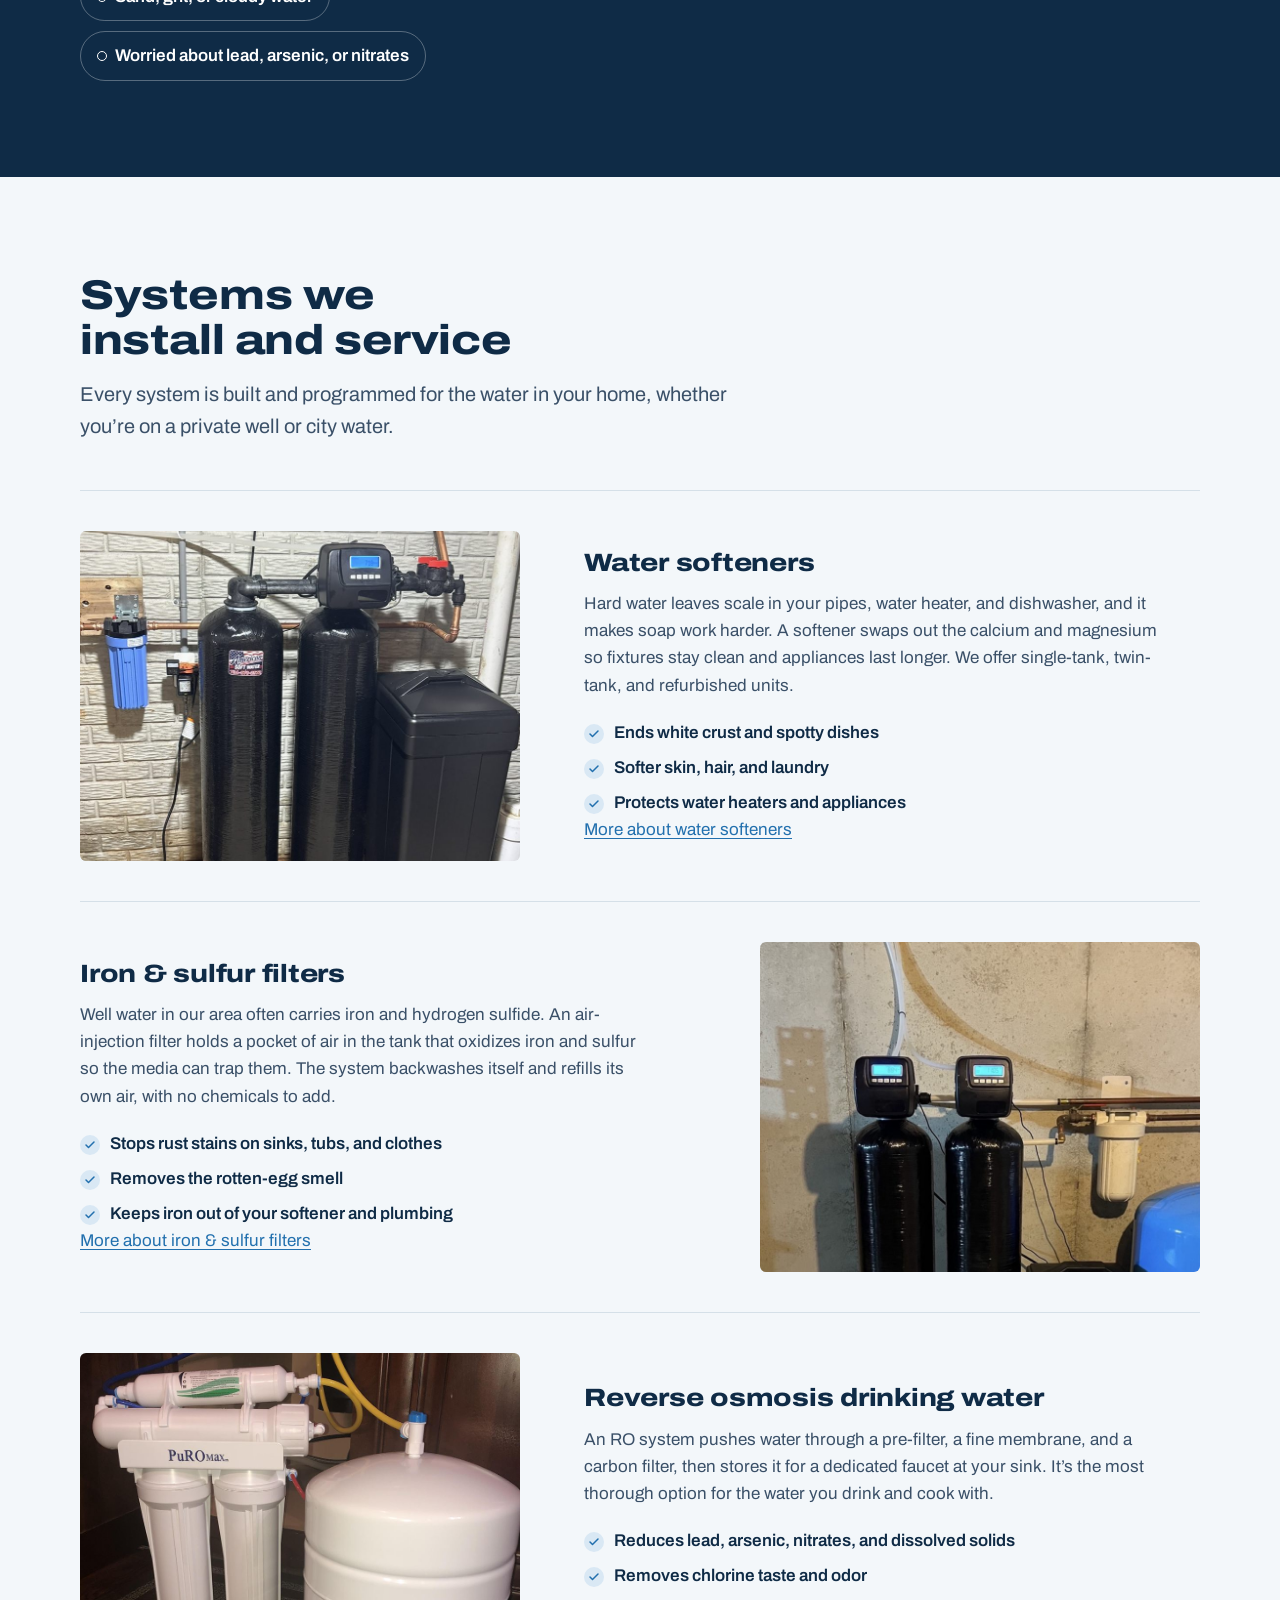
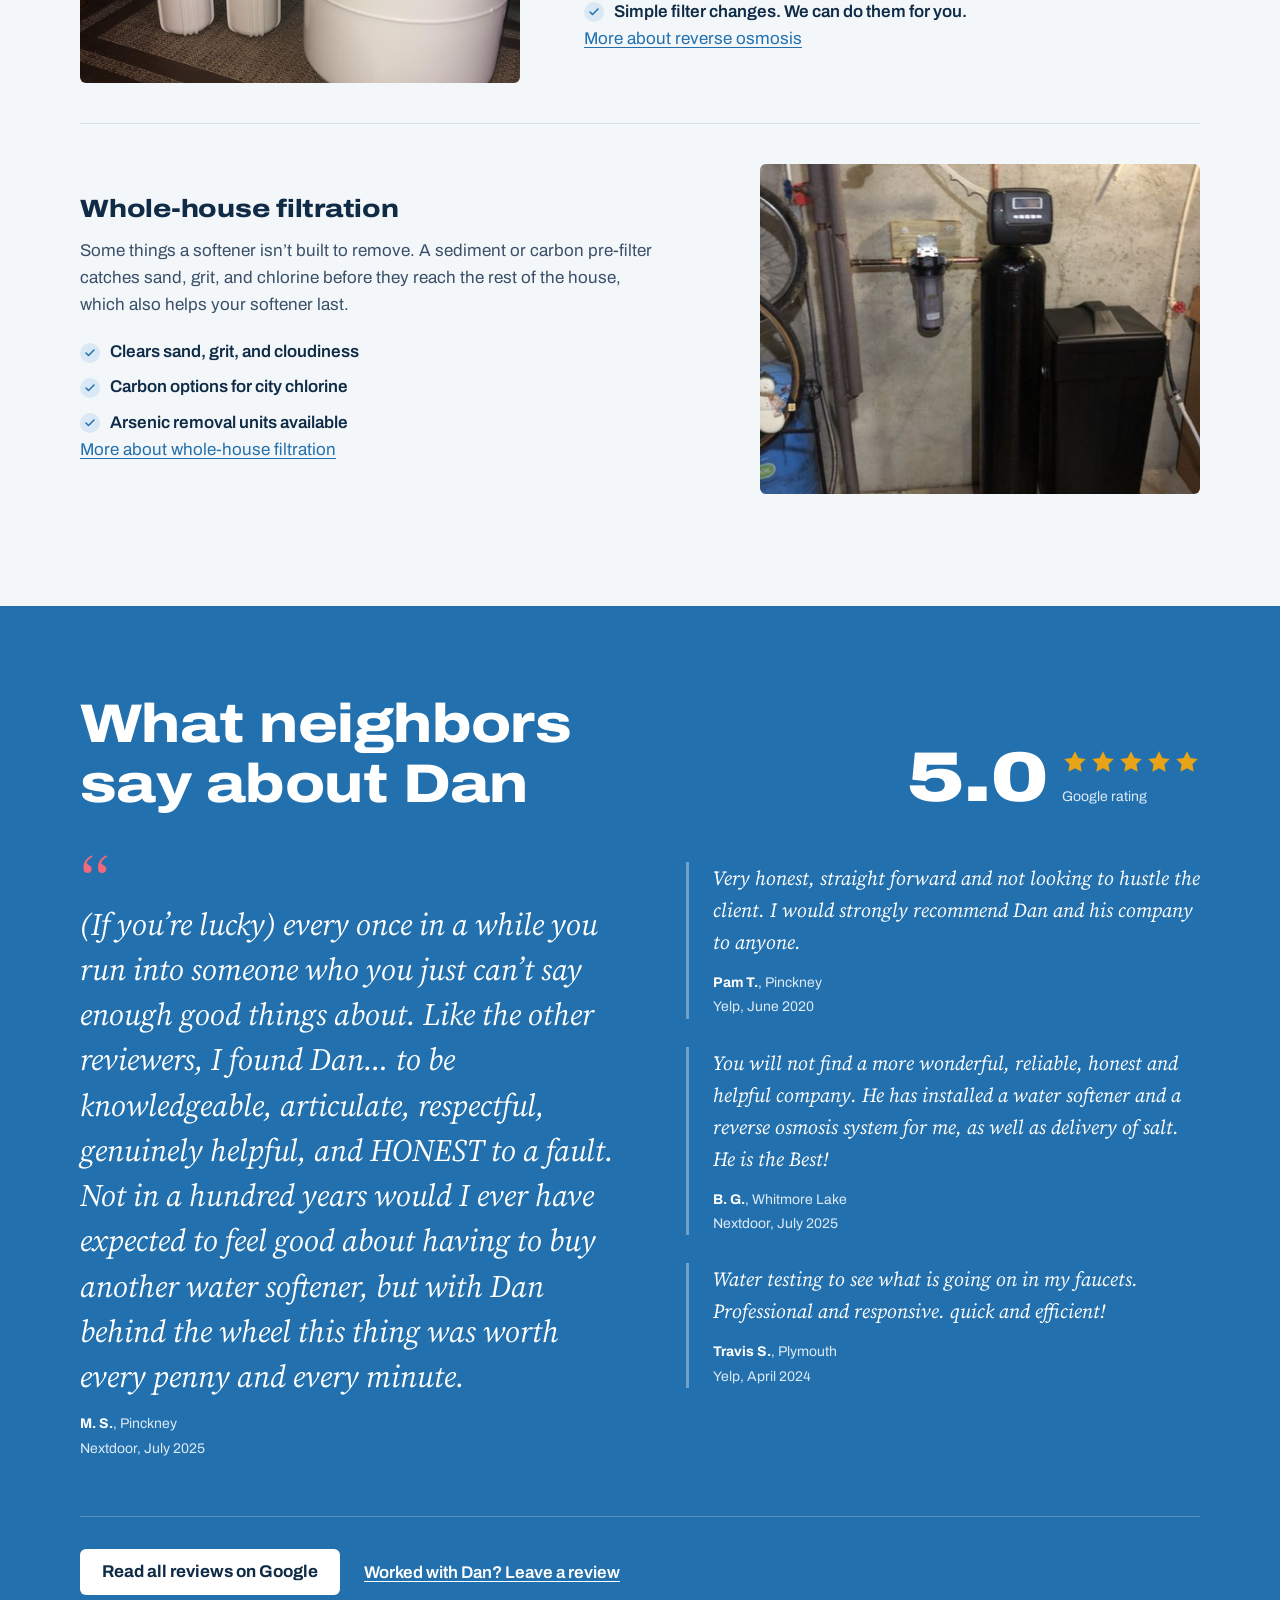
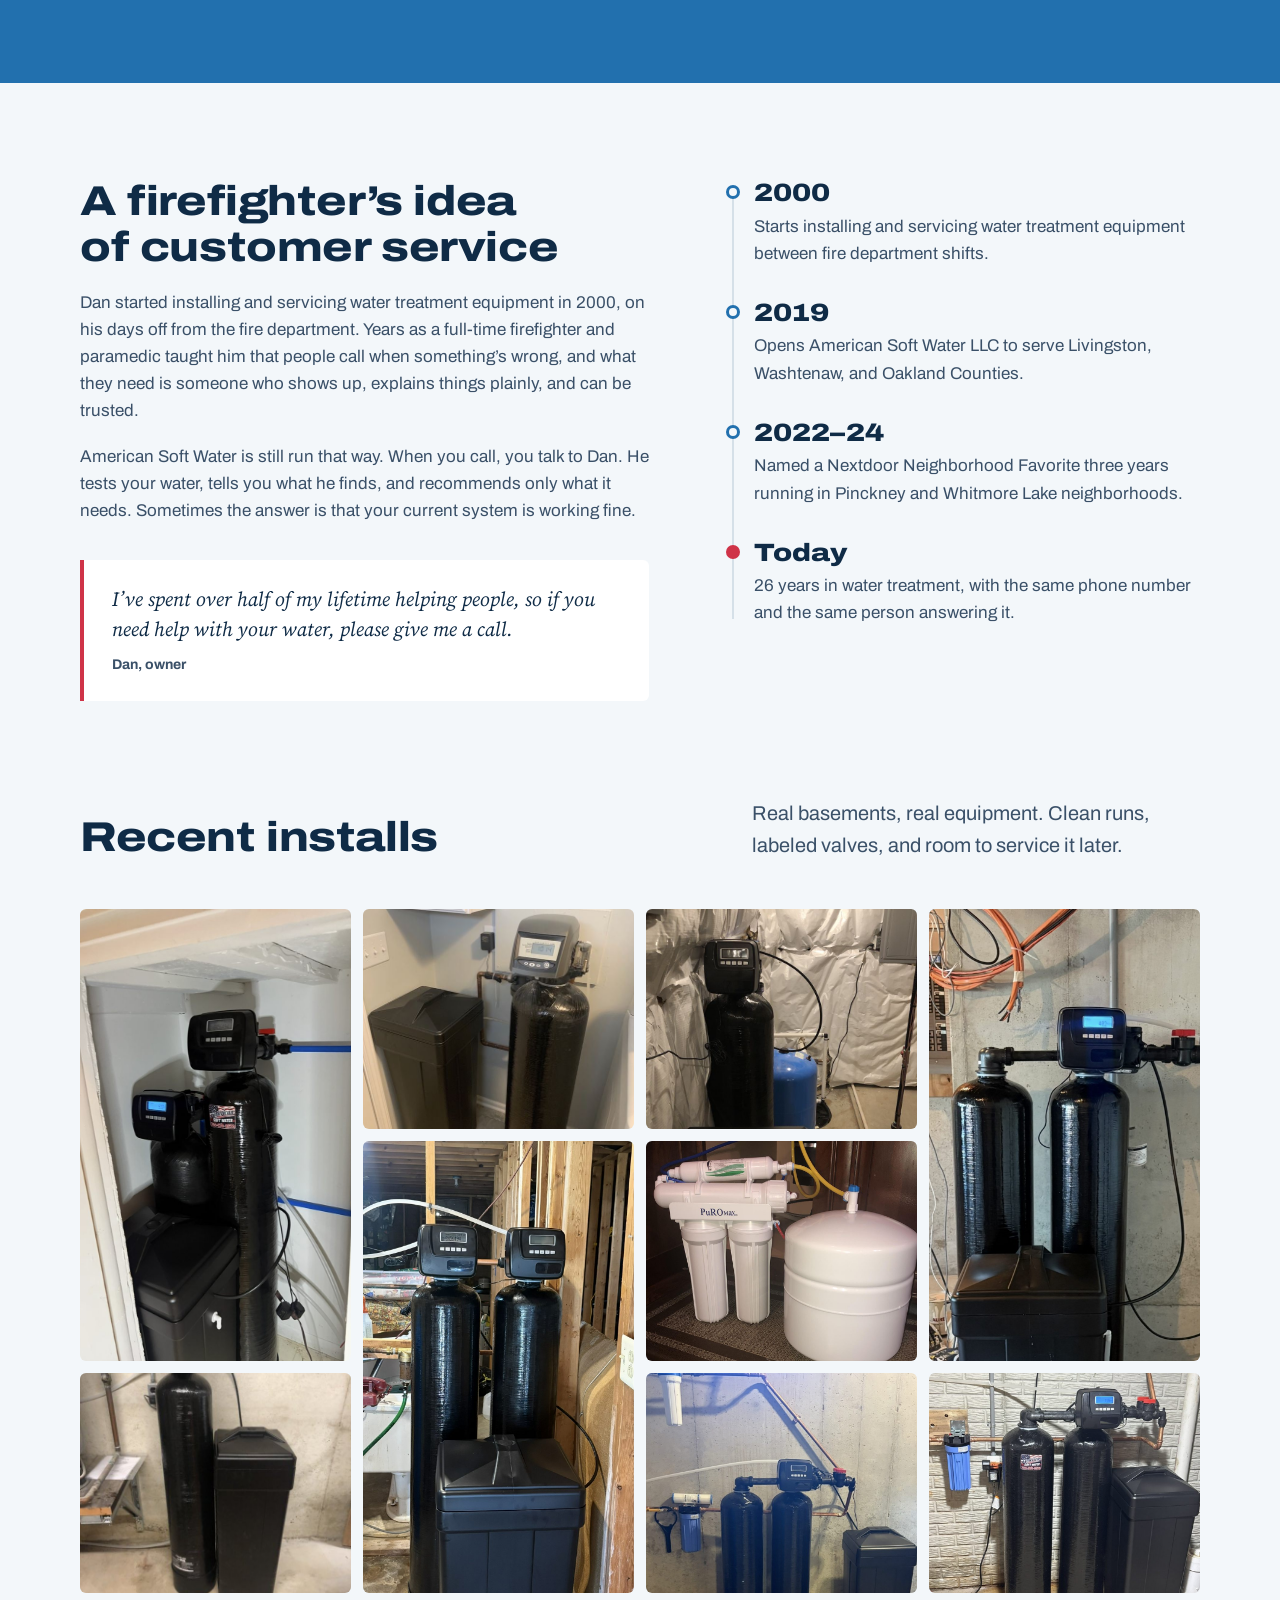
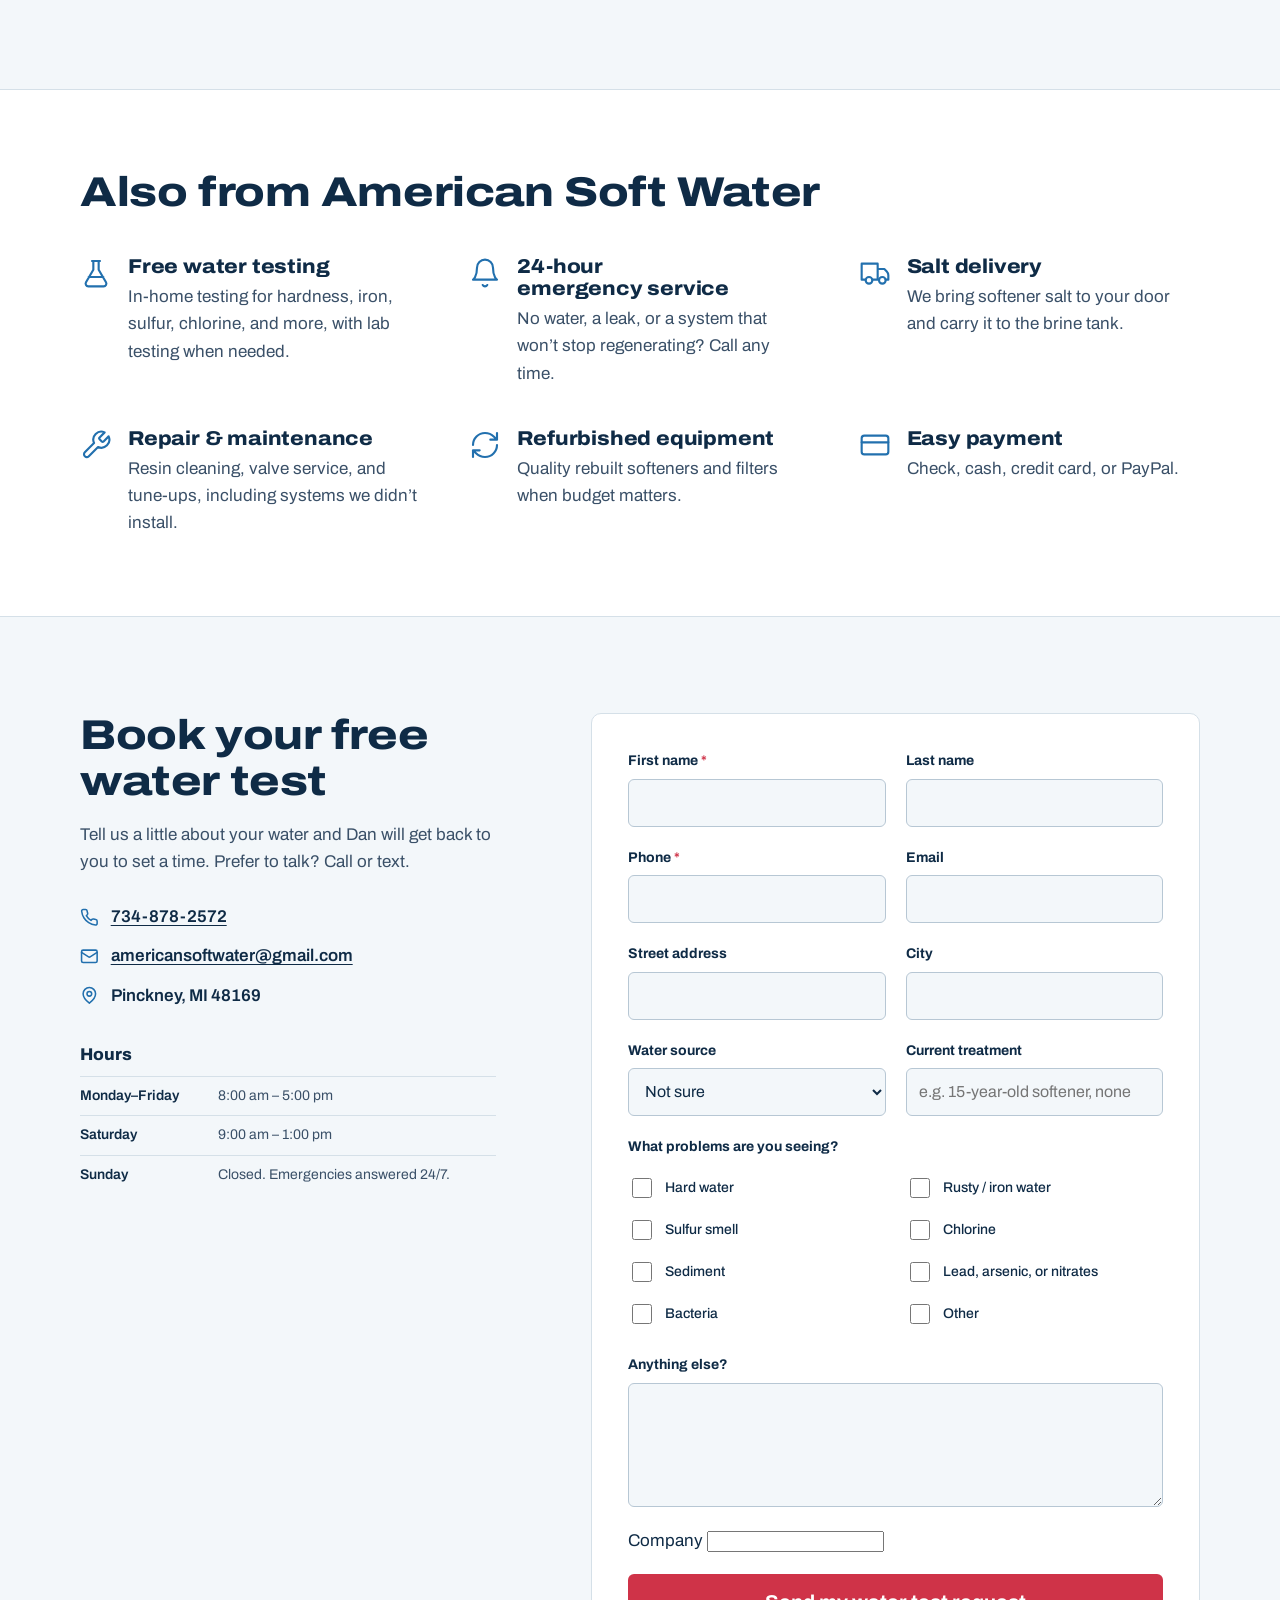
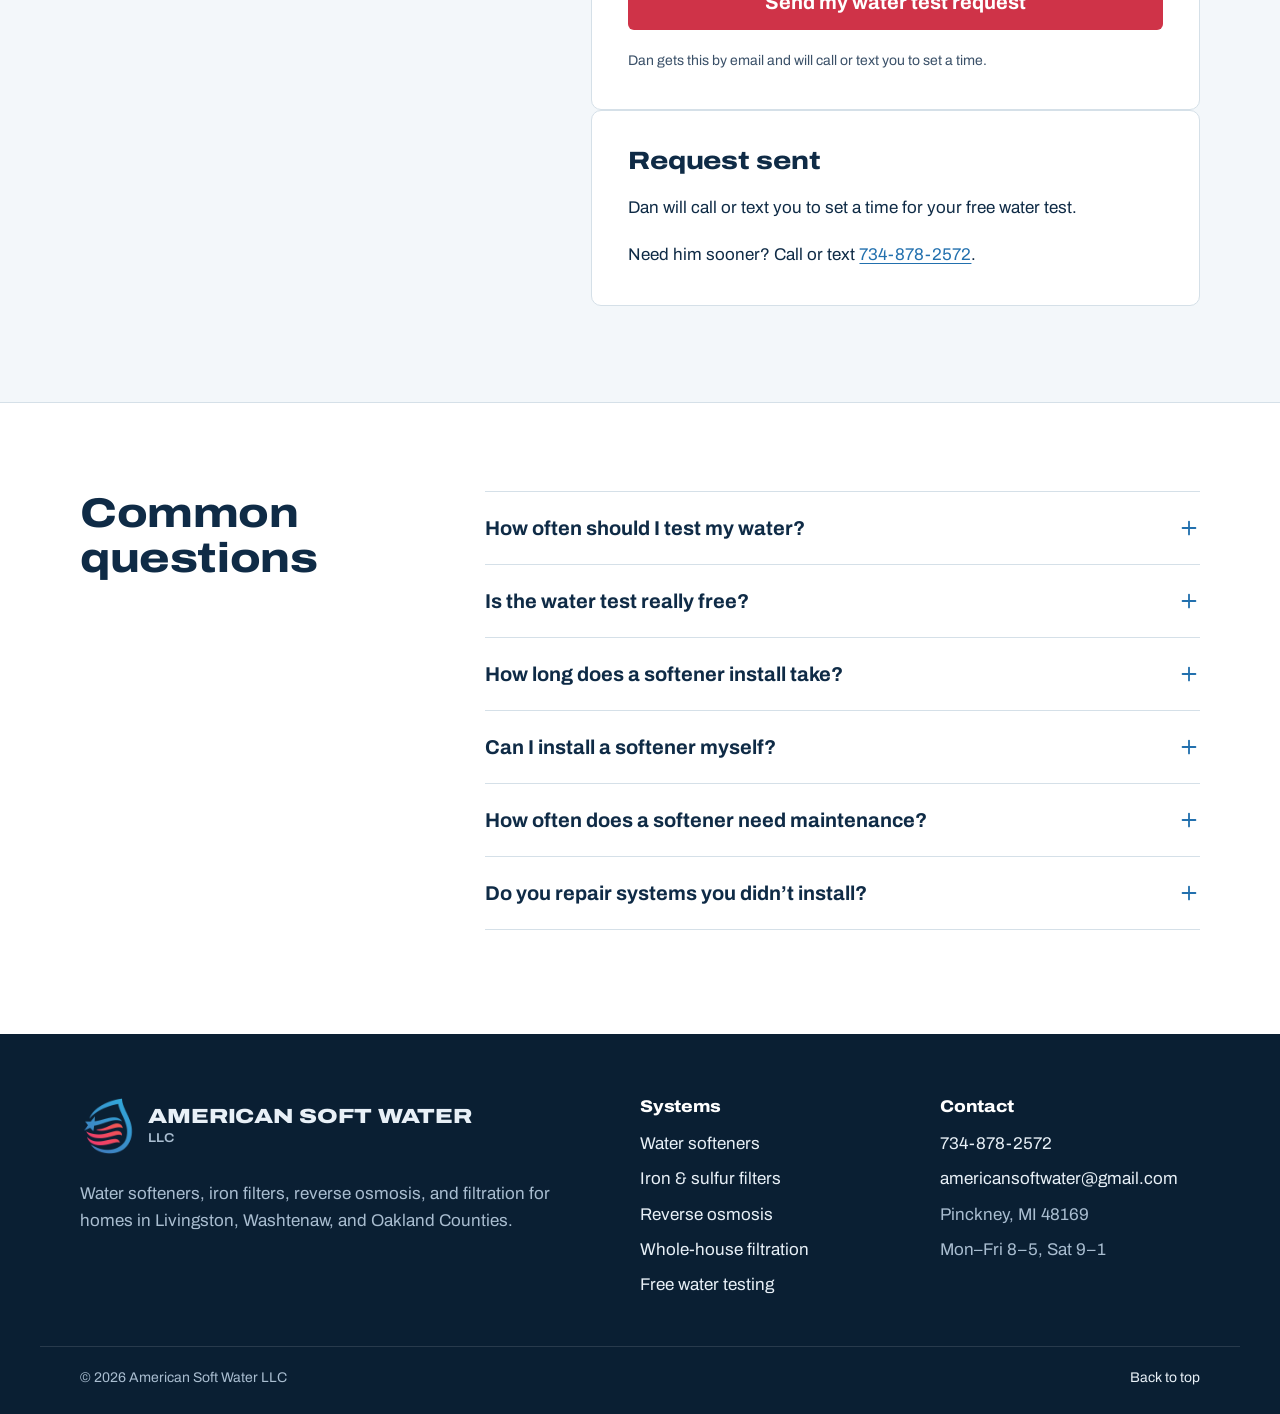
==== commit 5b78f1ec: "Add service pages at the old Wix addresses SEO audit item 1: the five old Wix pages (/water-softener" ====
--- a/public/index.html
+++ b/public/index.html
@@ -5,11 +5,9 @@
   <meta name="viewport" content="width=device-width, initial-scale=1">
   <title>American Soft Water LLC | Water Softeners &amp; Filtration in Pinckney, MI</title>
   <meta name="description" content="Water softeners, iron filters, and reverse osmosis systems installed by Dan, a retired firefighter/paramedic treating Livingston, Washtenaw, and Oakland County water since 2000. Free water testing.">
-  <!-- Draft: remove this noindex line when the site goes live on americansoftwater.com -->
-  <meta name="robots" content="noindex, nofollow">
   <link rel="canonical" href="https://www.americansoftwater.com/">
-  <link rel="icon" href="assets/logo/favicon-64.png" type="image/png">
-  <link rel="apple-touch-icon" href="assets/logo/mark.png">
+  <link rel="icon" href="/assets/logo/favicon-64.png" type="image/png">
+  <link rel="apple-touch-icon" href="/assets/logo/mark.png">
   <meta property="og:title" content="American Soft Water LLC">
   <meta property="og:description" content="Honest water treatment in Pinckney, MI. Free water testing, softeners, iron filters, and reverse osmosis.">
   <meta property="og:image" content="https://www.americansoftwater.com/assets/img/install-iron-softener-blue.jpg">
@@ -17,11 +15,12 @@
   <link rel="preconnect" href="https://fonts.googleapis.com">
   <link rel="preconnect" href="https://fonts.gstatic.com" crossorigin>
   <link href="https://fonts.googleapis.com/css2?family=Archivo:wdth,wght@62..125,400..900&family=Source+Serif+4:ital,opsz,wght@1,8..60,400;1,8..60,500&display=swap" rel="stylesheet">
-  <link rel="stylesheet" href="css/styles.css?v=8">
+  <link rel="stylesheet" href="/css/styles.css?v=10">
   <script type="application/ld+json">
   {
     "@context": "https://schema.org",
     "@type": "HomeAndConstructionBusiness",
+    "@id": "https://www.americansoftwater.com/#business",
     "name": "American Soft Water LLC",
     "url": "https://www.americansoftwater.com/",
     "telephone": "+1-734-878-2572",
@@ -34,6 +33,7 @@
   </script>
 </head>
 <body>
+  <!-- @shared:sprite -->
   <!-- Icon sprite (Lucide-style strokes, 24px grid) -->
   <svg width="0" height="0" style="position:absolute" aria-hidden="true">
     <symbol id="i-phone" viewBox="0 0 24 24"><path d="M22 16.92v3a2 2 0 0 1-2.18 2 19.79 19.79 0 0 1-8.63-3.07 19.5 19.5 0 0 1-6-6 19.79 19.79 0 0 1-3.07-8.67A2 2 0 0 1 4.11 2h3a2 2 0 0 1 2 1.72 12.84 12.84 0 0 0 .7 2.81 2 2 0 0 1-.45 2.11L8.09 9.91a16 16 0 0 0 6 6l1.27-1.27a2 2 0 0 1 2.11-.45 12.84 12.84 0 0 0 2.81.7A2 2 0 0 1 22 16.92z"/></symbol>
@@ -52,9 +52,11 @@
     <symbol id="i-menu" viewBox="0 0 24 24"><path d="M4 7h16M4 12h16M4 17h16"/></symbol>
     <symbol id="i-x" viewBox="0 0 24 24"><path d="M18 6 6 18M6 6l12 12"/></symbol>
   </svg>
+  <!-- /@shared:sprite -->
 
   <a class="skip-link" href="#main">Skip to content</a>
 
+  <!-- @shared:header -->
   <div class="topbar">
     <div class="wrap topbar__inner">
       <p><svg class="ico" aria-hidden="true"><use href="#i-clock"/></svg>Mon–Fri 8–5, Sat 9–1</p>
@@ -65,8 +67,8 @@
 
   <header class="site-header" id="top">
     <div class="wrap site-header__inner">
-      <a class="brand" href="#top" aria-label="American Soft Water, home">
-        <img class="brand__mark" src="assets/logo/mark.png" width="50" height="50" alt="">
+      <a class="brand" href="/" aria-label="American Soft Water, home">
+        <img class="brand__mark" src="/assets/logo/mark.png" width="50" height="50" alt="">
         <span class="brand__word">
           <span class="brand__name">American Soft&nbsp;Water</span>
           <span class="brand__sub">Pinckney, Michigan</span>
@@ -74,11 +76,11 @@
       </a>
       <nav class="nav" id="site-nav" aria-label="Main">
         <ul>
-          <li><a href="#finder">Water problems</a></li>
-          <li><a href="#systems">Systems</a></li>
-          <li><a href="#reviews">Reviews</a></li>
-          <li><a href="#about">About Dan</a></li>
-          <li><a href="#faq">FAQ</a></li>
+          <li><a href="/#finder">Water problems</a></li>
+          <li><a href="/#systems">Systems</a></li>
+          <li><a href="/#reviews">Reviews</a></li>
+          <li><a href="/#about">About Dan</a></li>
+          <li><a href="/#faq">FAQ</a></li>
         </ul>
       </nav>
       <div class="site-header__actions">
@@ -90,6 +92,7 @@
       </div>
     </div>
   </header>
+  <!-- /@shared:header -->
 
   <main id="main">
     <!-- HERO -->
@@ -109,7 +112,7 @@
           </a>
         </div>
         <figure class="hero__photo">
-          <img src="assets/img/install-iron-softener-blue.jpg" width="562" height="744" alt="Blue iron filter and water softener tanks, each with a lit digital valve, beside a matching brine tank">
+          <img src="/assets/img/install-iron-softener-blue.jpg" width="562" height="744" alt="Blue iron filter and water softener tanks, each with a lit digital valve, beside a matching brine tank">
           <figcaption>An iron filter and softener we installed</figcaption>
         </figure>
       </div>
@@ -150,7 +153,7 @@
         </div>
         <div class="finder__result" aria-live="polite">
           <div class="result result--empty" id="finder-empty">
-            <img class="result__mark" src="assets/logo/mark.png" width="72" height="72" alt="">
+            <img class="result__mark" src="/assets/logo/mark.png" width="72" height="72" alt="">
             <p>Your matches will show up here.</p>
           </div>
           <div class="result" id="finder-output" hidden></div>
@@ -167,7 +170,7 @@
         </header>
 
         <article class="system" id="softeners">
-          <figure class="system__photo"><img src="assets/img/install-twin-tank.jpg" width="900" height="1187" loading="lazy" alt="Twin-tank water softener: two black tanks sharing one digital valve, with a brine tank and sediment pre-filter"></figure>
+          <figure class="system__photo"><img src="/assets/img/install-twin-tank.jpg" width="900" height="1187" loading="lazy" alt="Twin-tank water softener: two black tanks sharing one digital valve, with a brine tank and sediment pre-filter"></figure>
           <div class="system__body">
             <h3>Water softeners</h3>
             <p>Hard water leaves scale in your pipes, water heater, and dishwasher, and it makes soap work harder. A softener swaps out the calcium and magnesium so fixtures stay clean and appliances last longer. We offer single-tank, twin-tank, and refurbished units.</p>
@@ -176,11 +179,12 @@
               <li>Softer skin, hair, and laundry</li>
               <li>Protects water heaters and appliances</li>
             </ul>
+            <a class="system__more" href="/water-softener">More about water softeners</a>
           </div>
         </article>
 
         <article class="system system--flip" id="iron-filters">
-          <figure class="system__photo system__photo--top"><img src="assets/img/install-iron-softener-well.jpg" width="900" height="1469" loading="lazy" alt="Iron filter and water softener side by side, each with its own digital valve, next to a pre-filter and well pressure tank"></figure>
+          <figure class="system__photo system__photo--top"><img src="/assets/img/install-iron-softener-well.jpg" width="900" height="1469" loading="lazy" alt="Iron filter and water softener side by side, each with its own digital valve, next to a pre-filter and well pressure tank"></figure>
           <div class="system__body">
             <h3>Iron &amp; sulfur filters</h3>
             <p>Well water in our area often carries iron and hydrogen sulfide. An air-injection filter holds a pocket of air in the tank that oxidizes iron and sulfur so the media can trap them. The system backwashes itself and refills its own air, with no chemicals to add.</p>
@@ -189,11 +193,12 @@
               <li>Removes the rotten-egg smell</li>
               <li>Keeps iron out of your softener and plumbing</li>
             </ul>
+            <a class="system__more" href="/iron-filters">More about iron &amp; sulfur filters</a>
           </div>
         </article>
 
         <article class="system" id="reverse-osmosis">
-          <figure class="system__photo"><img src="assets/img/install-ro.jpg" width="1000" height="999" loading="lazy" alt="PuROMax four-stage reverse osmosis unit and white storage tank under a kitchen sink"></figure>
+          <figure class="system__photo"><img src="/assets/img/install-ro.jpg" width="1000" height="999" loading="lazy" alt="PuROMax four-stage reverse osmosis unit and white storage tank under a kitchen sink"></figure>
           <div class="system__body">
             <h3>Reverse osmosis drinking water</h3>
             <p>An RO system pushes water through a pre-filter, a fine membrane, and a carbon filter, then stores it for a dedicated faucet at your sink. It’s the most thorough option for the water you drink and cook with.</p>
@@ -202,11 +207,12 @@
               <li>Removes chlorine taste and odor</li>
               <li>Simple filter changes. We can do them for you.</li>
             </ul>
+            <a class="system__more" href="/reverse-osmosis">More about reverse osmosis</a>
           </div>
         </article>
 
         <article class="system system--flip" id="filtration">
-          <figure class="system__photo"><img src="assets/img/install-prefilter.jpg" width="562" height="744" loading="lazy" alt="Sediment pre-filter plumbed ahead of a water softener in a basement"></figure>
+          <figure class="system__photo"><img src="/assets/img/install-prefilter.jpg" width="562" height="744" loading="lazy" alt="Sediment pre-filter plumbed ahead of a water softener in a basement"></figure>
           <div class="system__body">
             <h3>Whole-house filtration</h3>
             <p>Some things a softener isn’t built to remove. A sediment or carbon pre-filter catches sand, grit, and chlorine before they reach the rest of the house, which also helps your softener last.</p>
@@ -215,6 +221,7 @@
               <li>Carbon options for city chlorine</li>
               <li>Arsenic removal units available</li>
             </ul>
+            <a class="system__more" href="/water-filtration">More about whole-house filtration</a>
           </div>
         </article>
       </div>
@@ -226,23 +233,24 @@
         <header class="reviews__head">
           <h2 id="reviews-title">What neighbors say about Dan</h2>
           <div class="reviews__score">
-            <span class="reviews__num">5.0</span>
-            <span class="stars stars--lg" aria-hidden="true"><svg><use href="#i-star"/></svg><svg><use href="#i-star"/></svg><svg><use href="#i-star"/></svg><svg><use href="#i-star"/></svg><svg><use href="#i-star"/></svg></span>
-            <span class="reviews__src">Google rating</span>
+            <span class="reviews__num" data-rating>5.0</span>
+            <span class="stars stars--lg" aria-hidden="true" data-stars><svg><use href="#i-star"/></svg><svg><use href="#i-star"/></svg><svg><use href="#i-star"/></svg><svg><use href="#i-star"/></svg><svg><use href="#i-star"/></svg></span>
+            <span class="reviews__src" data-review-count>Google rating</span>
           </div>
         </header>
 
         <!--
-          GOOGLE REVIEWS: paste real Google reviews here using the same <blockquote class="review"> markup,
-          with data-source="Google". Only published customer reviews, quoted word for word.
+          Built-in reviews: real, word for word, from Nextdoor and Yelp. js/main.js replaces them with
+          Dan's latest Google reviews from /api/reviews (worker/reviews.ts) when that answers; these stay
+          as the fallback, and fill any slots Google doesn't.
         -->
-        <div class="reviews__layout">
+        <div class="reviews__layout" data-reviews>
           <blockquote class="review review--feature" data-source="Nextdoor">
             <p>(If you’re lucky) every once in a while you run into someone who you just can’t say enough good things about. Like the other reviewers, I found Dan… to be knowledgeable, articulate, respectful, genuinely helpful, and HONEST to a fault. Not in a hundred years would I ever have expected to feel good about having to buy another water softener, but with Dan behind the wheel this thing was worth every penny and every minute.</p>
             <footer><cite>M. S.</cite>, Pinckney <span class="review__src">Nextdoor, July 2025</span></footer>
           </blockquote>
 
-          <div class="reviews__stack">
+          <div class="reviews__stack" data-reviews-stack>
             <blockquote class="review" data-source="Yelp">
               <p>Very honest, straight forward and not looking to hustle the client. I would strongly recommend Dan and his company to anyone.</p>
               <footer><cite>Pam T.</cite>, Pinckney <span class="review__src">Yelp, June 2020</span></footer>
@@ -259,8 +267,8 @@
         </div>
 
         <div class="reviews__cta">
-          <a class="btn btn--light" href="https://maps.google.com/?cid=2943230099254517318" target="_blank" rel="noopener">Read all reviews on Google</a>
-          <a class="text-link" href="https://maps.google.com/?cid=2943230099254517318" target="_blank" rel="noopener">Worked with Dan? Leave a review</a>
+          <a class="btn btn--light" href="https://maps.google.com/?cid=2943230099254517318" target="_blank" rel="noopener" data-reviews-link>Read all reviews on Google</a>
+          <a class="text-link" href="https://maps.google.com/?cid=2943230099254517318" target="_blank" rel="noopener" data-write-review>Worked with Dan? Leave a review</a>
         </div>
       </div>
     </section>
@@ -294,15 +302,15 @@
           <p>Real basements, real equipment. Clean runs, labeled valves, and room to service it later.</p>
         </header>
         <div class="installs__grid">
-          <figure class="installs__item installs__item--tall"><img src="assets/img/install-iron-softener-closet.jpg" width="900" height="1187" loading="lazy" alt="Iron filter and softener fitted into a utility closet, with the American Soft Water sticker on the tank"></figure>
-          <figure class="installs__item"><img src="assets/img/install-laundry.jpg" width="562" height="744" loading="lazy" alt="Softener and brine tank installed in a finished laundry room"></figure>
-          <figure class="installs__item"><img src="assets/img/install-new-build.jpg" width="750" height="1000" loading="lazy" alt="Softener next to a blue well pressure tank in a new-construction basement"></figure>
-          <figure class="installs__item installs__item--tall"><img src="assets/img/install-twin-tank-tall.jpg" width="900" height="1464" loading="lazy" alt="Twin-tank water softener: two tanks sharing one lit digital valve, with a brine tank in front"></figure>
-          <figure class="installs__item installs__item--tall"><img src="assets/img/install-iron-softener-basement.jpg" width="900" height="1725" loading="lazy" alt="Iron filter and softener with a brine tank in an unfinished basement"></figure>
-          <figure class="installs__item"><img src="assets/img/install-ro.jpg" width="1000" height="999" loading="lazy" alt="Reverse osmosis system under a kitchen sink"></figure>
-          <figure class="installs__item"><img src="assets/img/install-basement.jpg" width="562" height="743" loading="lazy" alt="Single softener tank and brine tank on a basement floor"></figure>
-          <figure class="installs__item"><img src="assets/img/install-twin-tank-prefilter.jpg" width="900" height="934" loading="lazy" alt="Twin-tank water softener with two pre-filters and copper plumbing on a basement wall"></figure>
-          <figure class="installs__item"><img src="assets/img/install-twin-tank.jpg" width="900" height="1187" loading="lazy" alt="Twin-tank water softener with the American Soft Water sticker, brine tank, and sediment pre-filter"></figure>
+          <figure class="installs__item installs__item--tall"><img src="/assets/img/install-iron-softener-closet.jpg" width="900" height="1187" loading="lazy" alt="Iron filter and softener fitted into a utility closet, with the American Soft Water sticker on the tank"></figure>
+          <figure class="installs__item"><img src="/assets/img/install-laundry.jpg" width="562" height="744" loading="lazy" alt="Softener and brine tank installed in a finished laundry room"></figure>
+          <figure class="installs__item"><img src="/assets/img/install-new-build.jpg" width="750" height="1000" loading="lazy" alt="Softener next to a blue well pressure tank in a new-construction basement"></figure>
+          <figure class="installs__item installs__item--tall"><img src="/assets/img/install-twin-tank-tall.jpg" width="900" height="1464" loading="lazy" alt="Twin-tank water softener: two tanks sharing one lit digital valve, with a brine tank in front"></figure>
+          <figure class="installs__item installs__item--tall"><img src="/assets/img/install-iron-softener-basement.jpg" width="900" height="1725" loading="lazy" alt="Iron filter and softener with a brine tank in an unfinished basement"></figure>
+          <figure class="installs__item"><img src="/assets/img/install-ro.jpg" width="1000" height="999" loading="lazy" alt="Reverse osmosis system under a kitchen sink"></figure>
+          <figure class="installs__item"><img src="/assets/img/install-basement.jpg" width="562" height="743" loading="lazy" alt="Single softener tank and brine tank on a basement floor"></figure>
+          <figure class="installs__item"><img src="/assets/img/install-twin-tank-prefilter.jpg" width="900" height="934" loading="lazy" alt="Twin-tank water softener with two pre-filters and copper plumbing on a basement wall"></figure>
+          <figure class="installs__item"><img src="/assets/img/install-twin-tank.jpg" width="900" height="1187" loading="lazy" alt="Twin-tank water softener with the American Soft Water sticker, brine tank, and sediment pre-filter"></figure>
         </div>
       </div>
     </section>
@@ -322,6 +330,7 @@
       </div>
     </section>
 
+    <!-- @shared:booking -->
     <!-- WATER TEST FORM -->
     <section class="booking" id="water-test" aria-labelledby="booking-title">
       <div class="wrap booking__grid">
@@ -428,6 +437,7 @@
         </div>
       </div>
     </section>
+    <!-- /@shared:booking -->
 
     <!-- FAQ -->
     <section class="faq" id="faq" aria-labelledby="faq-title">
@@ -463,11 +473,12 @@
     </section>
   </main>
 
+  <!-- @shared:footer -->
   <footer class="site-footer">
     <div class="wrap site-footer__grid">
       <div class="site-footer__brand">
-        <a class="brand brand--light" href="#top" aria-label="American Soft Water, back to top">
-          <img class="brand__mark" src="assets/logo/mark.png" width="50" height="50" alt="">
+        <a class="brand brand--light" href="/" aria-label="American Soft Water, home">
+          <img class="brand__mark" src="/assets/logo/mark.png" width="50" height="50" alt="">
           <span class="brand__word"><span class="brand__name">American Soft&nbsp;Water</span><span class="brand__sub">LLC</span></span>
         </a>
         <p>Water softeners, iron filters, reverse osmosis, and filtration for homes in Livingston, Washtenaw, and Oakland Counties.</p>
@@ -475,10 +486,11 @@
       <div>
         <h2 class="site-footer__h">Systems</h2>
         <ul>
-          <li><a href="#softeners">Water softeners</a></li>
-          <li><a href="#iron-filters">Iron &amp; sulfur filters</a></li>
-          <li><a href="#reverse-osmosis">Reverse osmosis</a></li>
-          <li><a href="#filtration">Whole-house filtration</a></li>
+          <li><a href="/water-softener">Water softeners</a></li>
+          <li><a href="/iron-filters">Iron &amp; sulfur filters</a></li>
+          <li><a href="/reverse-osmosis">Reverse osmosis</a></li>
+          <li><a href="/water-filtration">Whole-house filtration</a></li>
+          <li><a href="/free-water-test">Free water testing</a></li>
         </ul>
       </div>
       <div>
@@ -501,7 +513,8 @@
     <a class="btn btn--ghost-dark" href="tel:+17348782572"><svg class="ico" aria-hidden="true"><use href="#i-phone"/></svg>Call Dan</a>
     <a class="btn btn--red" href="#water-test">Free water test</a>
   </div>
-
-  <script src="js/main.js?v=8" defer></script>
+  <!-- /@shared:footer -->
+
+  <script src="/js/main.js?v=10" defer></script>
 </body>
 </html>
--- a/css/styles.css
+++ b/css/styles.css
@@ -0,0 +1,403 @@
+/* ==========================================================================
+   American Soft Water LLC
+   Palette pulled from the drop-and-flag mark; Archivo wide for headlines
+   (truck-door lettering), Source Serif italic reserved for customers' words.
+   ========================================================================== */
+
+:root {
+  --navy: #0F2B46;
+  --navy-deep: #0A1F33;
+  --blue: #2270AE;
+  --blue-soft: #D9E8F4;
+  --red: #CF3348;
+  --red-dark: #AE2539;
+  --paper: #F3F7FA;
+  --white: #FFFFFF;
+  --line: #D5E0E8;
+  --text: #0F2B46;
+  --muted: #3A5068;
+  --on-navy: #E8F0F7;
+  --on-navy-muted: #A9BDD0;
+
+  --font: "Archivo", system-ui, -apple-system, "Segoe UI", sans-serif;
+  --serif: "Source Serif 4", Georgia, serif;
+
+  /* type scale, ~1.25 */
+  --fs-sm: 0.875rem;
+  --fs-base: 1.0625rem;
+  --fs-md: 1.25rem;
+  --fs-lg: 1.5625rem;
+  --fs-xl: clamp(1.9rem, 1.4rem + 1.8vw, 2.6rem);
+  --fs-hero: clamp(2.6rem, 1.6rem + 4.2vw, 4.6rem);
+
+  --wrap: 1200px;
+  --gutter: clamp(16px, 4vw, 40px);
+  --radius: 6px;
+  --ease: cubic-bezier(.2, .7, .2, 1);
+
+}
+
+*, *::before, *::after { box-sizing: border-box; }
+html { scroll-behavior: smooth; scroll-padding-top: 88px; -webkit-text-size-adjust: 100%; }
+body {
+  margin: 0;
+  font-family: var(--font);
+  font-size: var(--fs-base);
+  line-height: 1.6;
+  color: var(--text);
+  background: var(--paper);
+  font-variation-settings: "wdth" 100;
+}
+img { display: block; max-width: 100%; height: auto; }
+h1, h2, h3 { margin: 0; line-height: 1.1; font-weight: 800; font-stretch: 118%; font-variation-settings: "wdth" 118; letter-spacing: -0.01em; text-wrap: balance; }
+h2 { font-size: var(--fs-xl); }
+h3 { font-size: var(--fs-lg); }
+p { margin: 0; }
+a { color: var(--blue); text-underline-offset: 3px; }
+ul, ol { margin: 0; padding: 0; }
+
+:focus-visible { outline: 3px solid var(--red); outline-offset: 3px; border-radius: 2px; }
+
+.wrap { width: 100%; max-width: var(--wrap); margin-inline: auto; padding-inline: var(--gutter); }
+.sr-only { position: absolute; width: 1px; height: 1px; padding: 0; margin: -1px; overflow: hidden; clip: rect(0 0 0 0); white-space: nowrap; border: 0; }
+.skip-link { position: absolute; left: 16px; top: -60px; z-index: 100; background: var(--navy); color: #fff; padding: 10px 16px; border-radius: var(--radius); }
+.skip-link:focus { top: 12px; }
+
+.ico { width: 1.1em; height: 1.1em; flex: none; fill: none; stroke: currentColor; stroke-width: 2; stroke-linecap: round; stroke-linejoin: round; }
+.ico--lg { width: 26px; height: 26px; }
+.ico--xl { width: 32px; height: 32px; stroke-width: 1.6; }
+
+/* ---------- Buttons ---------- */
+.btn {
+  display: inline-flex; align-items: center; justify-content: center; gap: 8px;
+  min-height: 46px; padding: 10px 20px;
+  font: 700 var(--fs-base)/1.2 var(--font);
+  text-decoration: none; border-radius: var(--radius); border: 2px solid transparent;
+  cursor: pointer; transition: background-color .15s var(--ease), color .15s var(--ease), border-color .15s var(--ease);
+  touch-action: manipulation; white-space: nowrap;
+}
+.btn--lg { min-height: 54px; padding: 14px 26px; font-size: var(--fs-md); }
+.btn--block { width: 100%; }
+.btn--red { background: var(--red); color: #fff; }
+.btn--red:hover { background: var(--red-dark); }
+.btn--ghost { background: transparent; color: var(--navy); border-color: var(--navy); }
+.btn--ghost:hover { background: var(--navy); color: #fff; }
+.btn--light { background: #fff; color: var(--navy); }
+.btn--light:hover { background: var(--blue-soft); }
+.btn--ghost-dark { background: transparent; color: #fff; border-color: rgba(255,255,255,.5); }
+.btn:active { transform: translateY(1px); }
+
+.text-link { color: inherit; font-weight: 600; }
+
+/* ---------- Stars ---------- */
+.stars { display: inline-flex; gap: 2px; color: #E8A317; }
+.stars svg { width: 18px; height: 18px; fill: currentColor; stroke: none; }
+.stars--lg svg { width: 26px; height: 26px; }
+
+/* ---------- Top bar & header ---------- */
+.topbar { background: var(--navy-deep); color: var(--on-navy); font-size: var(--fs-sm); }
+.topbar__inner { display: flex; justify-content: space-between; gap: 24px; padding-block: 8px; }
+.topbar p { display: flex; align-items: center; gap: 8px; }
+
+.site-header { position: sticky; top: 0; z-index: 50; background: rgba(243, 247, 250, .96); backdrop-filter: saturate(1.4) blur(8px); border-bottom: 1px solid var(--line); }
+.site-header__inner { display: flex; align-items: center; gap: 28px; min-height: 76px; }
+
+.brand { display: inline-flex; align-items: center; gap: 12px; text-decoration: none; color: var(--navy); }
+.brand__mark { width: 56px; height: 56px; flex: none; object-fit: contain; }
+.brand__word { display: flex; flex-direction: column; line-height: 1; }
+.brand__name { font-weight: 850; font-size: 1.28rem; font-variation-settings: "wdth" 125; letter-spacing: -0.005em; text-transform: uppercase; }
+.brand__sub { margin-top: 5px; font-size: .8rem; font-weight: 600; color: var(--red); font-variation-settings: "wdth" 110; }
+.brand--light { color: #fff; }
+.brand--light .brand__sub { color: var(--on-navy-muted); }
+
+.nav { margin-left: auto; }
+.nav ul { display: flex; gap: 4px; list-style: none; }
+.nav a { display: block; white-space: nowrap; padding: 10px 12px; color: var(--navy); text-decoration: none; font-weight: 600; border-radius: var(--radius); }
+.nav a:hover { background: var(--blue-soft); }
+
+.site-header__actions { display: flex; align-items: center; gap: 16px; }
+.phone-link { display: inline-flex; align-items: center; gap: 8px; color: var(--navy); font-weight: 800; text-decoration: none; font-variation-settings: "wdth" 110; white-space: nowrap; }
+.phone-link:hover { color: var(--blue); }
+.nav-toggle { display: none; width: 46px; height: 46px; align-items: center; justify-content: center; background: none; border: 1px solid var(--line); border-radius: var(--radius); color: var(--navy); cursor: pointer; }
+
+/* ---------- Hero ---------- */
+.hero { position: relative; padding-top: clamp(40px, 6vw, 80px); background: var(--paper); overflow: hidden; }
+.hero__grid { display: grid; grid-template-columns: 1.15fr .85fr; gap: clamp(32px, 5vw, 72px); align-items: end; }
+.hero__copy { padding-bottom: clamp(72px, 9vw, 120px); }
+.hero__kicker { font-weight: 700; color: var(--blue); margin-bottom: 18px; font-size: var(--fs-md); }
+.hero__title { font-size: var(--fs-hero); font-weight: 900; font-variation-settings: "wdth" 125; line-height: .98; letter-spacing: -0.02em; max-width: 14ch; }
+.hero__lede { margin-top: 24px; font-size: var(--fs-md); color: var(--muted); max-width: 36em; line-height: 1.55; }
+.hero__actions { display: flex; flex-wrap: wrap; gap: 12px; margin-top: 32px; }
+.hero__rating { display: inline-flex; align-items: center; gap: 12px; margin-top: 28px; color: var(--navy); text-decoration: none; }
+.hero__rating:hover span:last-child { text-decoration: underline; }
+
+.hero__photo { position: relative; z-index: 1; margin: 0; align-self: end; }
+.hero__photo img { width: 100%; aspect-ratio: 562 / 744; object-fit: cover; border-radius: 180px 180px 0 0; }
+.hero__photo figcaption { position: absolute; left: 16px; right: 16px; bottom: 76px; padding: 10px 14px; background: rgba(10, 31, 51, .82); color: #fff; font-size: var(--fs-sm); border-radius: var(--radius); }
+
+/* Moving waterline: each layer is 200% wide with a wave that repeats every half,
+   so sliding it -50% loops seamlessly. Different speeds and directions read as water. */
+.hero__water { position: absolute; left: 0; right: 0; bottom: -1px; height: clamp(64px, 9vw, 120px); overflow: hidden; z-index: 2; pointer-events: none; }
+.wave { position: absolute; left: 0; bottom: 0; width: 200%; height: 100%; animation: wave-drift linear infinite; will-change: transform; }
+.wave--back  { fill: #5E9FD2; opacity: .45; animation-duration: 28s; }
+.wave--mid   { fill: var(--blue); opacity: .7; animation-duration: 19s; animation-direction: reverse; }
+.wave--front { fill: var(--navy); animation-duration: 36s; }
+@keyframes wave-drift { from { transform: translateX(0); } to { transform: translateX(-50%); } }
+
+/* ---------- Proof strip ---------- */
+.proof { background: var(--navy); color: var(--on-navy); padding: 8px 0 48px; }
+.proof__grid { display: grid; grid-template-columns: repeat(4, 1fr); }
+.proof__item { display: flex; flex-direction: column; gap: 6px; padding: 8px 24px; border-left: 1px solid rgba(255,255,255,.14); }
+.proof__item:first-child { border-left: 0; padding-left: 0; }
+.proof__big { font-size: var(--fs-lg); font-weight: 850; font-variation-settings: "wdth" 120; color: #fff; }
+.proof__label { font-size: var(--fs-sm); color: var(--on-navy-muted); }
+
+/* ---------- Finder (the signature section) ---------- */
+.finder { background: var(--navy); color: var(--on-navy); padding: 72px 0 96px; border-top: 1px solid rgba(255,255,255,.08); }
+.finder__grid { display: grid; grid-template-columns: 1fr 1fr; gap: clamp(32px, 5vw, 72px); align-items: start; }
+.finder h2 { color: #fff; font-size: clamp(2.2rem, 1.5rem + 2.6vw, 3.4rem); font-variation-settings: "wdth" 125; }
+.finder__intro > p { margin-top: 16px; color: var(--on-navy-muted); max-width: 34em; }
+
+.chips { display: flex; flex-wrap: wrap; gap: 10px; margin: 32px 0 0; padding: 0; border: 0; }
+.chip { position: relative; cursor: pointer; }
+.chip input { position: absolute; opacity: 0; inset: 0; margin: 0; cursor: pointer; }
+.chip span {
+  display: inline-flex; align-items: center; gap: 8px; min-height: 46px; padding: 10px 16px;
+  border: 1.5px solid rgba(255,255,255,.3); border-radius: 999px; color: #fff; font-weight: 600;
+  transition: background-color .15s var(--ease), border-color .15s var(--ease);
+}
+.chip span::before { content: ""; width: 10px; height: 10px; border-radius: 50%; border: 1.5px solid currentColor; flex: none; transition: background-color .15s var(--ease); }
+.chip:hover span { border-color: #fff; }
+.chip input:checked + span { background: #fff; color: var(--navy); border-color: #fff; }
+.chip input:checked + span::before { background: var(--red); border-color: var(--red); }
+.chip input:focus-visible + span { outline: 3px solid #F0697B; outline-offset: 3px; }
+
+.finder__result { position: sticky; top: 100px; }
+.result { background: var(--white); color: var(--text); border-radius: 10px; overflow: hidden; }
+.result--empty { display: grid; place-items: center; gap: 16px; min-height: 360px; padding: 40px; background: transparent; border: 1.5px dashed rgba(255,255,255,.3); color: var(--on-navy-muted); text-align: center; }
+.result__mark { width: 72px; height: 72px; opacity: .7; }
+.result[hidden] { display: none; }
+.result__photo { width: 100%; aspect-ratio: 16 / 9; object-fit: cover; object-position: 50% 25%; }
+.result__body { padding: 24px 28px 28px; }
+.result__cause { font-size: var(--fs-sm); color: var(--muted); }
+.result__cause strong { color: var(--red); }
+.result__list { list-style: none; margin-top: 16px; display: grid; gap: 16px; }
+.result__list li { padding-top: 16px; border-top: 1px solid var(--line); }
+.result__list li:first-child { padding-top: 0; border-top: 0; }
+.result__list h3 { font-size: var(--fs-md); }
+.result__list p { margin-top: 6px; color: var(--muted); }
+.result__actions { display: flex; flex-wrap: wrap; align-items: center; gap: 16px; margin-top: 24px; }
+.result.is-updating { animation: fadeSwap .28s var(--ease); }
+@keyframes fadeSwap { from { opacity: .35; transform: translateY(6px); } to { opacity: 1; transform: none; } }
+
+/* ---------- Section heads ---------- */
+.section-head { max-width: 44rem; margin-bottom: 48px; }
+.section-head p { margin-top: 14px; color: var(--muted); font-size: var(--fs-md); }
+.section-head--row { max-width: none; display: flex; justify-content: space-between; align-items: end; gap: 32px; }
+.section-head--row p { max-width: 28rem; margin-top: 0; }
+
+/* ---------- Systems ---------- */
+.systems { padding: 96px 0 72px; }
+.system { display: grid; grid-template-columns: 5fr 7fr; gap: clamp(28px, 5vw, 64px); align-items: center; padding: 40px 0; border-top: 1px solid var(--line); }
+.system--flip { grid-template-columns: 7fr 5fr; }
+.system--flip .system__photo { order: 2; }
+.system__photo { margin: 0; }
+.system__photo img { width: 100%; aspect-ratio: 4 / 3; object-fit: cover; border-radius: var(--radius); }
+.system__photo--top img { object-position: 50% 18%; }
+.system__body { max-width: 36rem; }
+.system__body > p { margin-top: 14px; color: var(--muted); }
+.ticks { list-style: none; margin-top: 20px; display: grid; gap: 8px; }
+.ticks li { position: relative; padding-left: 30px; font-weight: 600; }
+.ticks li::before {
+  content: ""; position: absolute; left: 0; top: .28em; width: 20px; height: 20px; border-radius: 50%;
+  background: var(--blue-soft) url("data:image/svg+xml,%3Csvg xmlns='http://www.w3.org/2000/svg' viewBox='0 0 24 24' fill='none' stroke='%232270AE' stroke-width='3' stroke-linecap='round' stroke-linejoin='round'%3E%3Cpath d='M20 6 9 17l-5-5'/%3E%3C/svg%3E") center / 12px no-repeat;
+}
+
+/* ---------- Reviews ---------- */
+.reviews { background: var(--blue); color: #fff; padding: 88px 0; }
+.reviews__head { display: flex; justify-content: space-between; align-items: end; gap: 32px; margin-bottom: 48px; }
+.reviews__head h2 { color: #fff; max-width: 14ch; font-size: clamp(2.2rem, 1.5rem + 2.6vw, 3.4rem); }
+.reviews__score { display: grid; grid-template-columns: auto auto; column-gap: 14px; align-items: center; }
+.reviews__num { grid-row: span 2; font-size: 4.4rem; font-weight: 900; font-variation-settings: "wdth" 125; line-height: 1; }
+.reviews__src { font-size: var(--fs-sm); color: #DCEAF6; }
+.reviews__layout { display: grid; grid-template-columns: 1.1fr 1fr; gap: 40px; }
+.review { margin: 0; }
+.review p { font-family: var(--serif); font-style: italic; font-size: var(--fs-md); line-height: 1.6; }
+.review footer { margin-top: 14px; font-size: var(--fs-sm); color: #DCEAF6; }
+.review cite { font-style: normal; font-weight: 700; color: #fff; }
+.review__src { display: block; margin-top: 2px; }
+.review--feature { padding-right: 16px; }
+.review--feature p { font-size: clamp(1.4rem, 1.1rem + 1.1vw, 1.95rem); line-height: 1.45; }
+.review--feature p::before { content: "“"; display: block; font-family: var(--serif); font-size: 5rem; line-height: .6; height: 40px; color: #F0697B; font-style: normal; }
+.reviews__stack { display: grid; gap: 28px; align-content: start; }
+.reviews__stack .review { padding-left: 24px; border-left: 3px solid rgba(255,255,255,.35); }
+.reviews__cta { display: flex; flex-wrap: wrap; align-items: center; gap: 24px; margin-top: 56px; padding-top: 32px; border-top: 1px solid rgba(255,255,255,.25); }
+.reviews .text-link { color: #fff; }
+
+/* ---------- About ---------- */
+.about { padding: 96px 0; }
+.about__grid { display: grid; grid-template-columns: 1.2fr 1fr; gap: clamp(32px, 6vw, 96px); align-items: start; }
+.about__story h2 { max-width: 16ch; }
+.about__story > p { margin-top: 18px; color: var(--muted); max-width: 36em; }
+.about__quote { margin: 36px 0 0; padding: 24px 28px; background: var(--white); border-left: 4px solid var(--red); border-radius: 0 var(--radius) var(--radius) 0; }
+.about__quote p { font-family: var(--serif); font-style: italic; font-size: var(--fs-md); line-height: 1.5; }
+.about__quote footer { margin-top: 10px; font-weight: 700; font-size: var(--fs-sm); color: var(--muted); }
+
+.timeline { list-style: none; position: relative; display: grid; gap: 32px; padding-left: 28px; }
+.timeline::before { content: ""; position: absolute; left: 6px; top: 8px; bottom: 8px; width: 2px; background: var(--line); }
+.timeline li { position: relative; }
+.timeline li::before { content: ""; position: absolute; left: -28px; top: 6px; width: 14px; height: 14px; border-radius: 50%; background: var(--paper); border: 3px solid var(--blue); }
+.timeline li:last-child::before { background: var(--red); border-color: var(--red); }
+.timeline__year { display: block; font-weight: 850; font-size: var(--fs-lg); font-variation-settings: "wdth" 120; line-height: 1.1; }
+.timeline p { margin-top: 6px; color: var(--muted); }
+
+/* ---------- Installs gallery ---------- */
+.installs { padding: 0 0 96px; }
+.installs__grid { display: grid; grid-template-columns: repeat(4, 1fr); grid-auto-rows: 220px; gap: 12px; }
+.installs__item { margin: 0; overflow: hidden; border-radius: var(--radius); background: var(--line); }
+.installs__item--tall { grid-row: span 2; }
+.installs__item img { width: 100%; height: 100%; object-fit: cover; }
+
+/* ---------- Services ---------- */
+.services { background: var(--white); padding: 80px 0; border-block: 1px solid var(--line); }
+.services__title { margin-bottom: 40px; }
+.services__list { list-style: none; display: grid; grid-template-columns: repeat(3, 1fr); gap: 40px 48px; }
+.services__list li { display: grid; grid-template-columns: auto 1fr; column-gap: 16px; align-content: start; }
+.services__list .ico { grid-row: span 2; color: var(--blue); margin-top: 2px; }
+.services__list h3 { font-size: var(--fs-md); font-variation-settings: "wdth" 110; }
+.services__list p { margin-top: 6px; color: var(--muted); }
+
+/* ---------- Booking form ---------- */
+.booking { padding: 96px 0; background: var(--paper); }
+.booking__grid { display: grid; grid-template-columns: 1fr 1.4fr; gap: clamp(32px, 6vw, 80px); align-items: start; }
+.booking__grid > *, .finder__grid > *, .about__grid > *, .faq__grid > *, .reviews__layout > * { min-width: 0; }
+.booking__info > p { margin-top: 16px; color: var(--muted); }
+.contact-list { list-style: none; margin-top: 28px; display: grid; gap: 12px; }
+.contact-list li { display: flex; align-items: center; gap: 12px; font-weight: 600; }
+.contact-list .ico { color: var(--blue); }
+.contact-list a { color: var(--navy); overflow-wrap: anywhere; }
+.hours { margin-top: 32px; border-collapse: collapse; width: 100%; max-width: 26rem; font-size: var(--fs-sm); }
+.hours caption { text-align: left; font-weight: 800; font-size: var(--fs-base); padding-bottom: 8px; }
+.hours th, .hours td { text-align: left; padding: 8px 0; border-top: 1px solid var(--line); vertical-align: top; }
+.hours th { font-weight: 600; padding-right: 16px; white-space: nowrap; }
+.hours td { color: var(--muted); }
+
+.form { background: var(--white); border: 1px solid var(--line); border-radius: 10px; padding: clamp(20px, 4vw, 36px); display: grid; gap: 20px; }
+.form__row { display: grid; grid-template-columns: 1fr 1fr; gap: 20px; }
+.field { display: grid; gap: 6px; min-width: 0; }
+.field label, .field legend { font-weight: 700; font-size: var(--fs-sm); }
+.req { color: var(--red); }
+.field input, .field select, .field textarea {
+  width: 100%; min-height: 48px; padding: 10px 12px; font: inherit; font-size: 1rem; color: var(--text);
+  background: var(--paper); border: 1.5px solid #B7C7D4; border-radius: var(--radius);
+}
+.field textarea { resize: vertical; }
+.field input:focus, .field select:focus, .field textarea:focus { outline: none; border-color: var(--blue); box-shadow: 0 0 0 3px rgba(34,112,174,.25); background: #fff; }
+.field [aria-invalid="true"] { border-color: var(--red); }
+.field__error { color: var(--red-dark); font-size: var(--fs-sm); font-weight: 600; }
+.field--checks { border: 0; padding: 0; margin: 0; }
+.field--checks legend { margin-bottom: 10px; padding: 0; }
+.checks { display: grid; grid-template-columns: repeat(2, 1fr); gap: 2px 20px; align-content: start; }
+.checks label { display: flex; align-items: center; gap: 10px; min-height: 40px; font-weight: 500; cursor: pointer; }
+.checks input { width: 20px; height: 20px; min-height: 0; padding: 0; accent-color: var(--blue); flex: none; }
+.form__note { font-size: var(--fs-sm); color: var(--muted); }
+.form__status { font-weight: 700; color: var(--blue); }
+.form__status:empty { display: none; }
+.form__error-summary { padding: 14px 16px; border: 2px solid var(--red); border-radius: var(--radius); color: var(--red-dark); font-weight: 600; }
+.form__error-summary ul { margin: 6px 0 0 18px; }
+.form__error-summary a { color: var(--red-dark); }
+
+/* ---------- FAQ ---------- */
+.faq { padding: 88px 0 104px; background: var(--white); border-top: 1px solid var(--line); }
+.faq__grid { display: grid; grid-template-columns: 1fr 2fr; gap: 48px; }
+.faq__list { border-top: 1px solid var(--line); }
+.faq details { border-bottom: 1px solid var(--line); }
+.faq summary { display: flex; justify-content: space-between; align-items: center; gap: 16px; padding: 20px 0; font-weight: 700; font-size: var(--fs-md); cursor: pointer; list-style: none; }
+.faq summary::-webkit-details-marker { display: none; }
+.faq summary .ico { color: var(--blue); transition: transform .2s var(--ease); }
+.faq details[open] summary .ico { transform: rotate(45deg); }
+.faq details p { padding: 0 0 22px; color: var(--muted); max-width: 40em; }
+
+/* ---------- Footer ---------- */
+.site-footer { background: var(--navy-deep); color: var(--on-navy); padding: 64px 0 24px; }
+.site-footer__grid { display: grid; grid-template-columns: 2fr 1fr 1fr; gap: 40px; }
+.site-footer__brand p { margin-top: 18px; color: var(--on-navy-muted); max-width: 30em; }
+.site-footer__h { font-size: var(--fs-base); font-variation-settings: "wdth" 110; color: #fff; margin-bottom: 14px; }
+.site-footer ul { list-style: none; display: grid; gap: 8px; color: var(--on-navy-muted); }
+.site-footer a { color: var(--on-navy); text-decoration: none; overflow-wrap: anywhere; }
+.site-footer a:hover { text-decoration: underline; }
+.site-footer__base { display: flex; justify-content: space-between; gap: 16px; margin-top: 48px; padding-top: 20px; border-top: 1px solid rgba(255,255,255,.12); font-size: var(--fs-sm); color: var(--on-navy-muted); }
+
+.mobile-bar { display: none; }
+
+/* ---------- Responsive ---------- */
+@media (max-width: 1340px) {
+  .phone-link span { display: none; }
+}
+
+@media (max-width: 1100px) {
+  .topbar .topbar__mid { display: none; }
+  .phone-link span { display: none; }
+  .nav a { padding: 10px 8px; }
+}
+
+@media (max-width: 960px) {
+  .nav-toggle { display: inline-flex; }
+  .site-header__actions .btn { display: none; }
+  .phone-link span { display: inline; }
+  .nav { position: absolute; top: 100%; left: 0; right: 0; margin: 0; background: var(--paper); border-bottom: 1px solid var(--line); display: none; }
+  .nav.is-open { display: block; }
+  .nav ul { flex-direction: column; padding: 8px var(--gutter) 16px; }
+  .nav a { padding: 14px 8px; font-size: var(--fs-md); }
+  .site-header__actions { margin-left: auto; }
+
+  .hero__grid { grid-template-columns: 1fr; }
+  .hero__copy { padding-bottom: 8px; }
+  .hero__photo { max-width: 460px; width: 100%; justify-self: center; }
+  .proof__grid { grid-template-columns: repeat(2, 1fr); gap: 20px 0; }
+  .proof__item:nth-child(3) { border-left: 0; padding-left: 0; }
+  .finder__grid, .reviews__layout, .about__grid, .booking__grid, .faq__grid { grid-template-columns: 1fr; }
+  .finder__result { position: static; }
+  .result--empty { min-height: 200px; }
+  .system, .system--flip { grid-template-columns: 1fr; }
+  .system--flip .system__photo { order: 0; }
+  .services__list { grid-template-columns: repeat(2, 1fr); }
+  .installs__grid { grid-template-columns: repeat(2, 1fr); grid-auto-rows: 200px; }
+  .reviews__head, .section-head--row { flex-direction: column; align-items: start; }
+  .site-footer__grid { grid-template-columns: 1fr 1fr; }
+  .site-footer__brand { grid-column: 1 / -1; }
+}
+
+@media (max-width: 640px) {
+  :root { --fs-base: 1rem; }
+  .topbar { display: none; }
+  .site-header__inner { min-height: 64px; gap: 12px; }
+  .brand__mark { width: 40px; height: 40px; }
+  .brand__name { font-size: 1.02rem; }
+  .brand__sub { font-size: .72rem; }
+  .phone-link span { display: none; }
+  .phone-link { width: 46px; height: 46px; justify-content: center; border: 1px solid var(--line); border-radius: var(--radius); }
+  .hero__actions .btn { width: 100%; }
+  .hero__photo figcaption { bottom: 56px; }
+  .proof__item { padding: 4px 14px; }
+  .proof__label { font-size: .8rem; }
+  .form__row, .checks { grid-template-columns: 1fr; }
+  .services__list { grid-template-columns: 1fr; }
+  .site-footer__grid { grid-template-columns: 1fr; }
+  .reviews__num { font-size: 3.4rem; }
+
+  html { scroll-padding-bottom: 90px; }
+  body { padding-bottom: 76px; }
+  .mobile-bar {
+    display: grid; grid-template-columns: 1fr 1.3fr; gap: 10px;
+    position: fixed; left: 0; right: 0; bottom: 0; z-index: 60;
+    padding: 10px 16px calc(10px + env(safe-area-inset-bottom));
+    background: var(--navy-deep); border-top: 1px solid rgba(255,255,255,.12);
+  }
+}
+
+@media (prefers-reduced-motion: reduce) {
+  html { scroll-behavior: auto; }
+  .wave { animation: none; }
+  *, *::before, *::after { animation-duration: .01ms !important; transition-duration: .01ms !important; }
+}
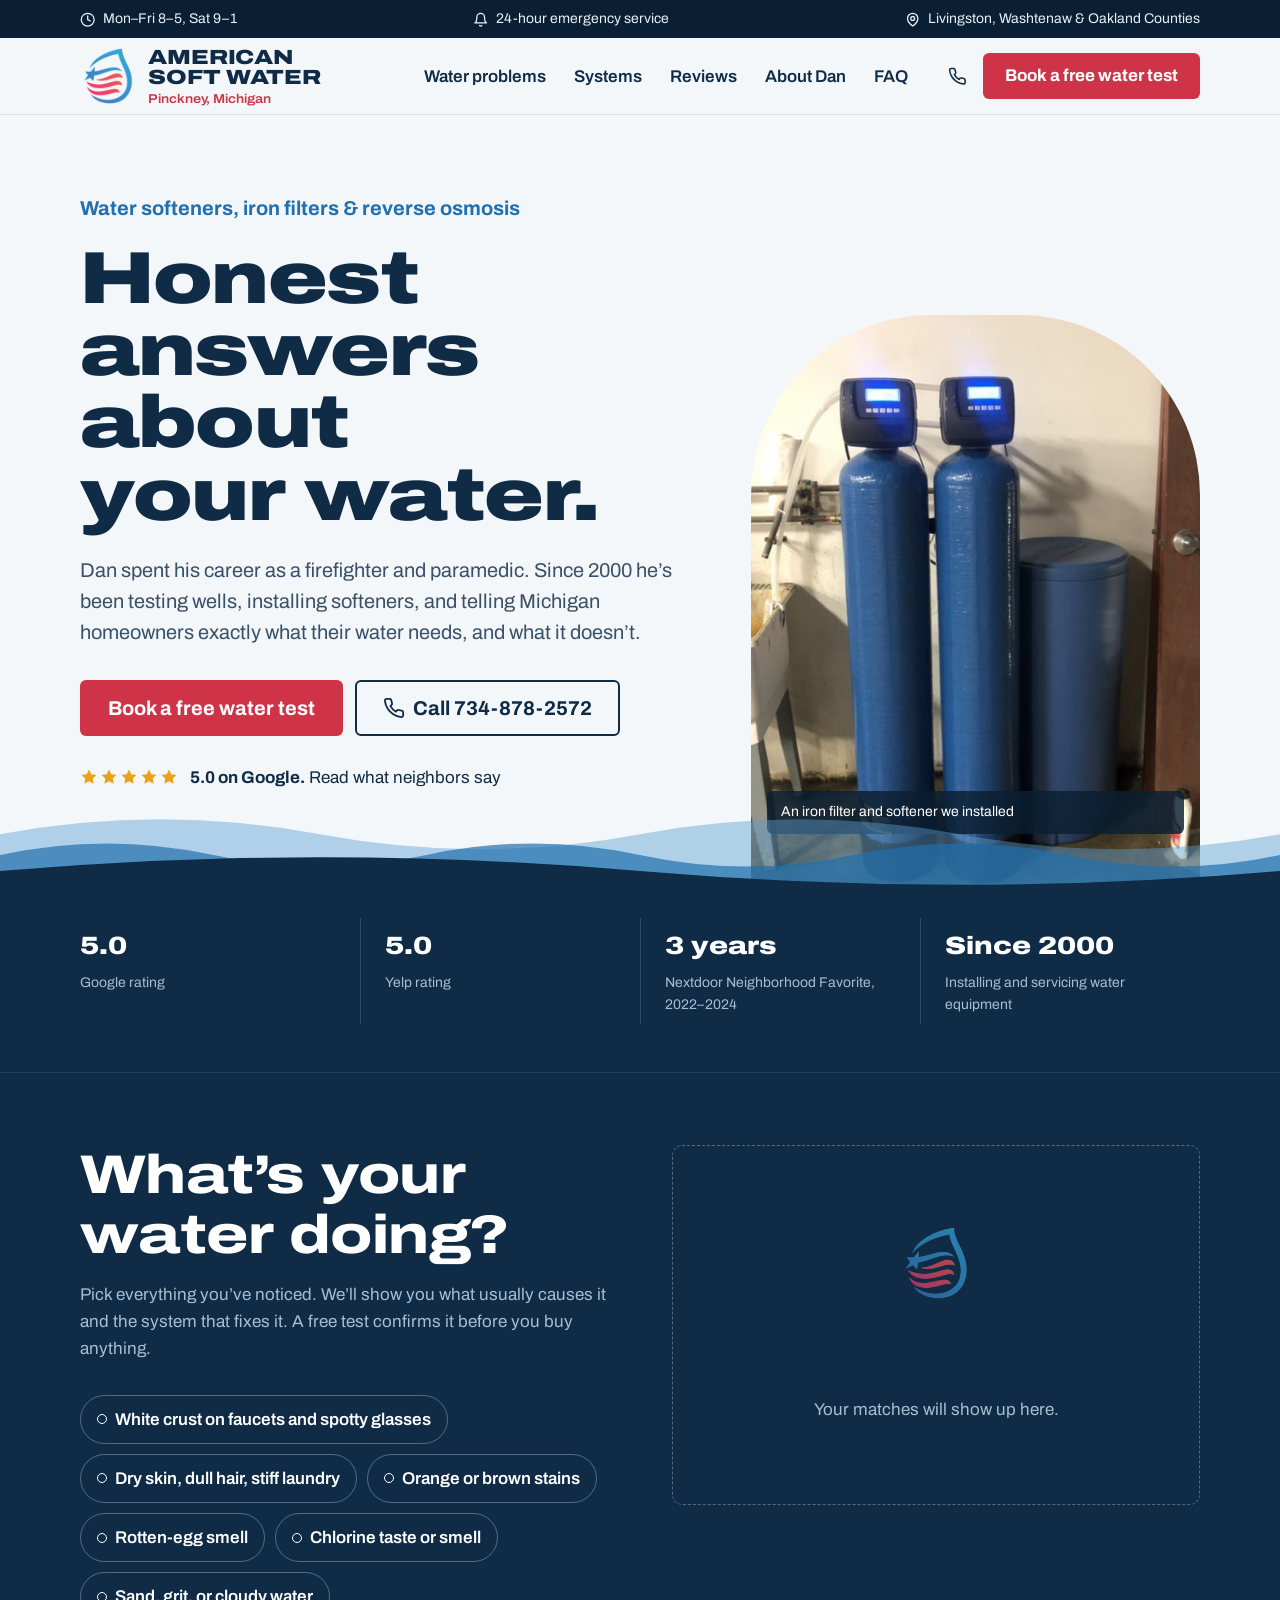
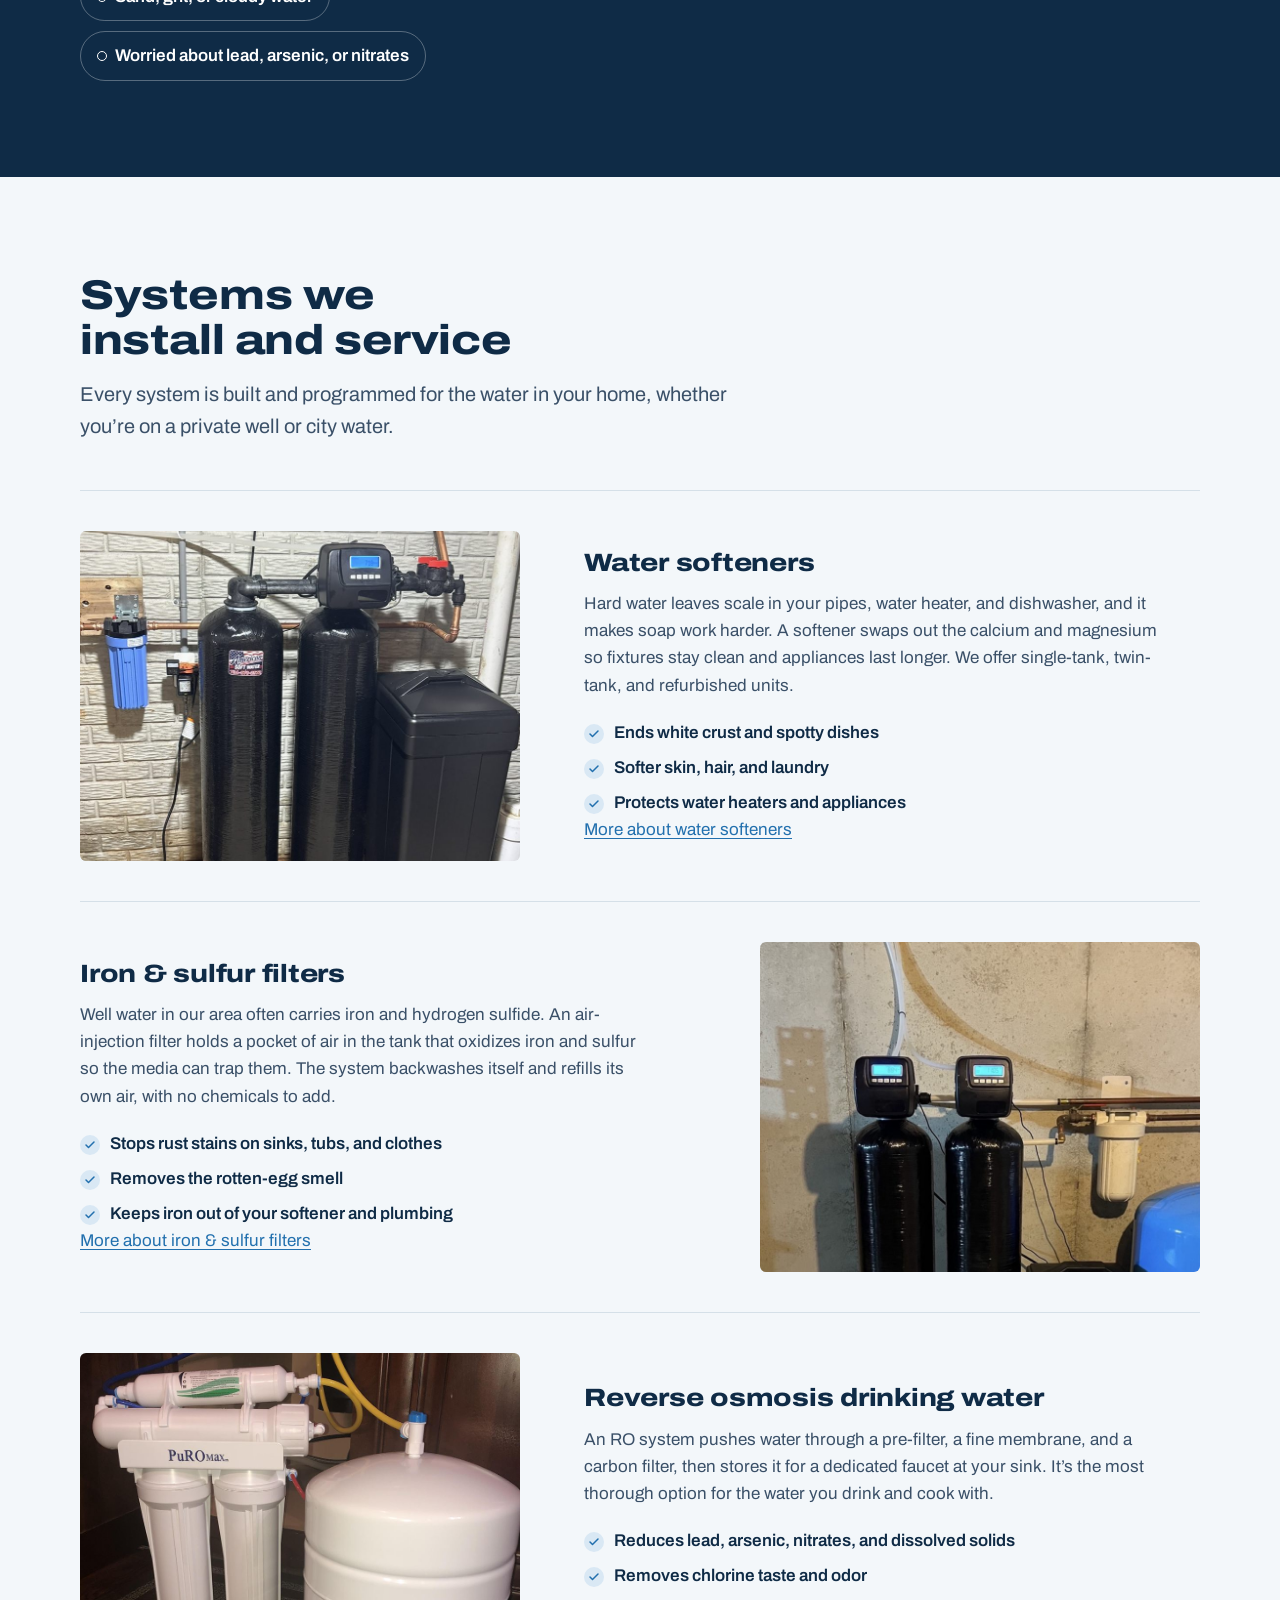
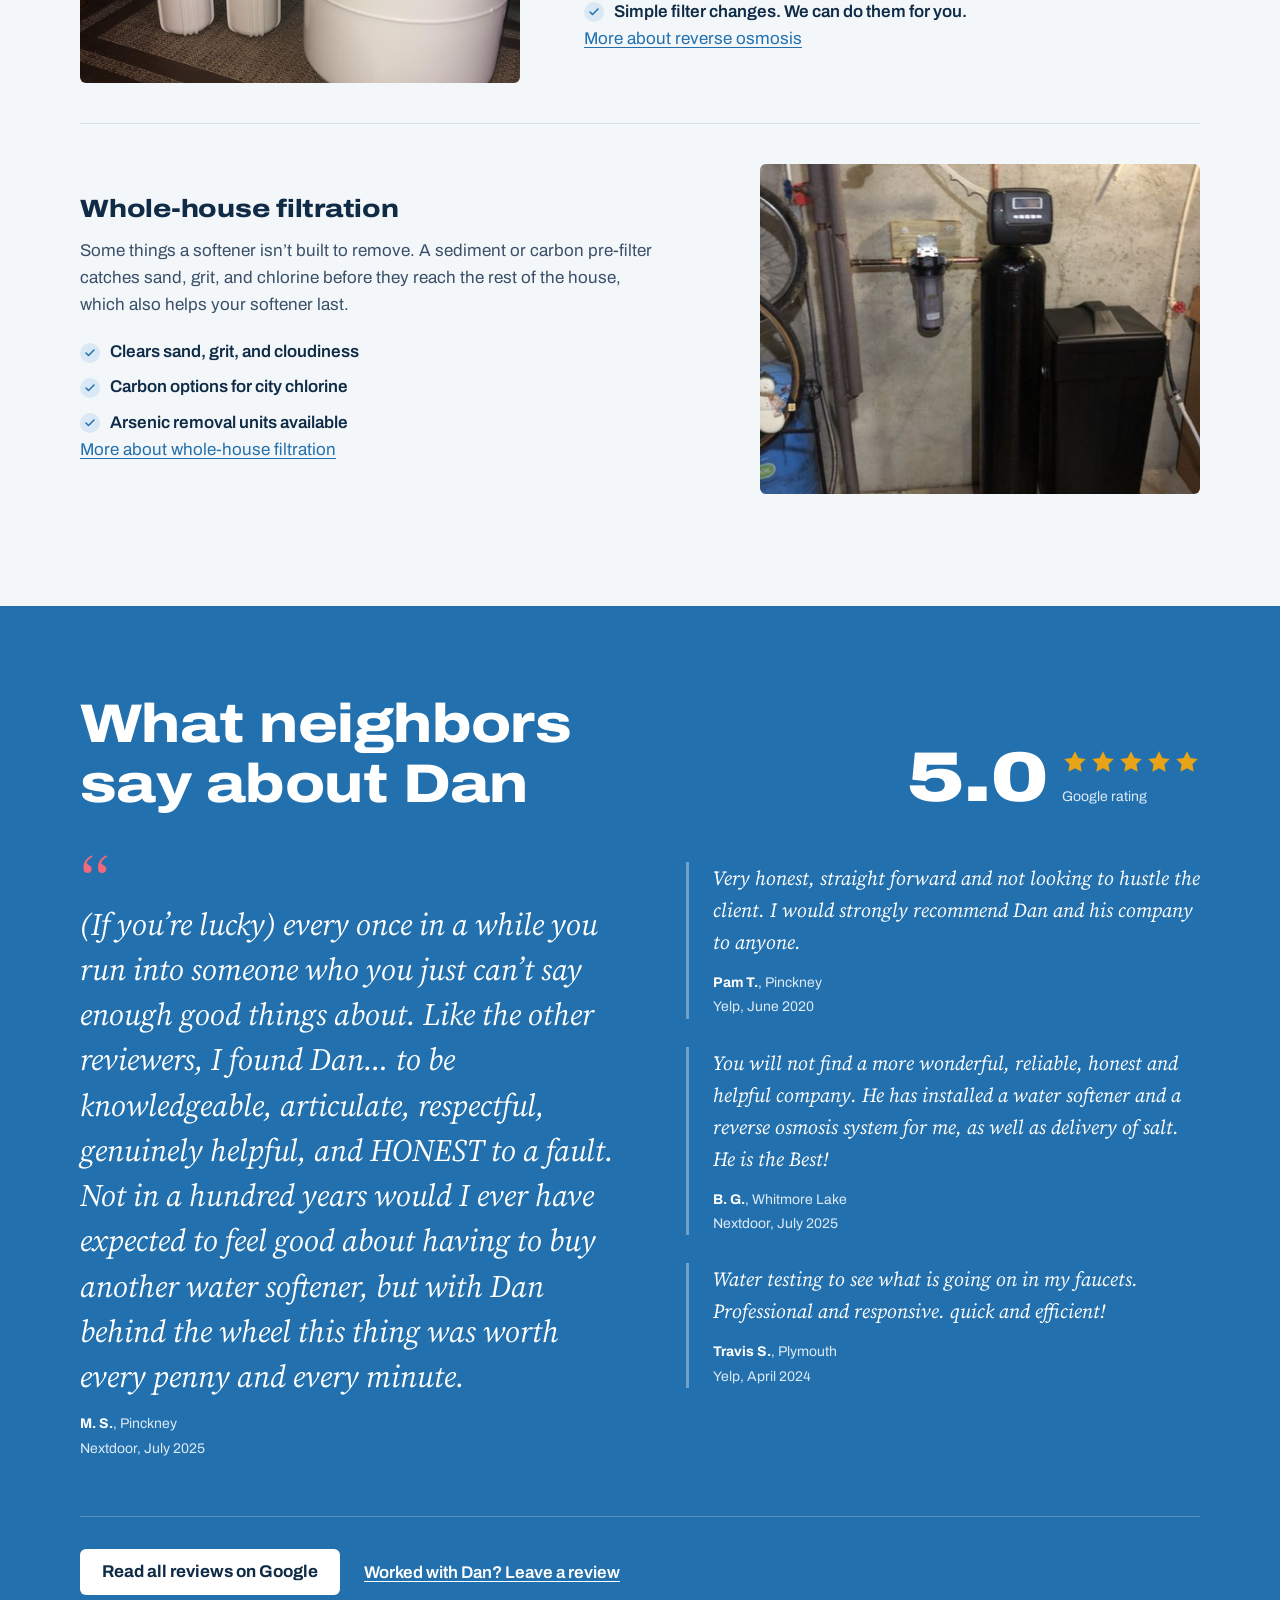
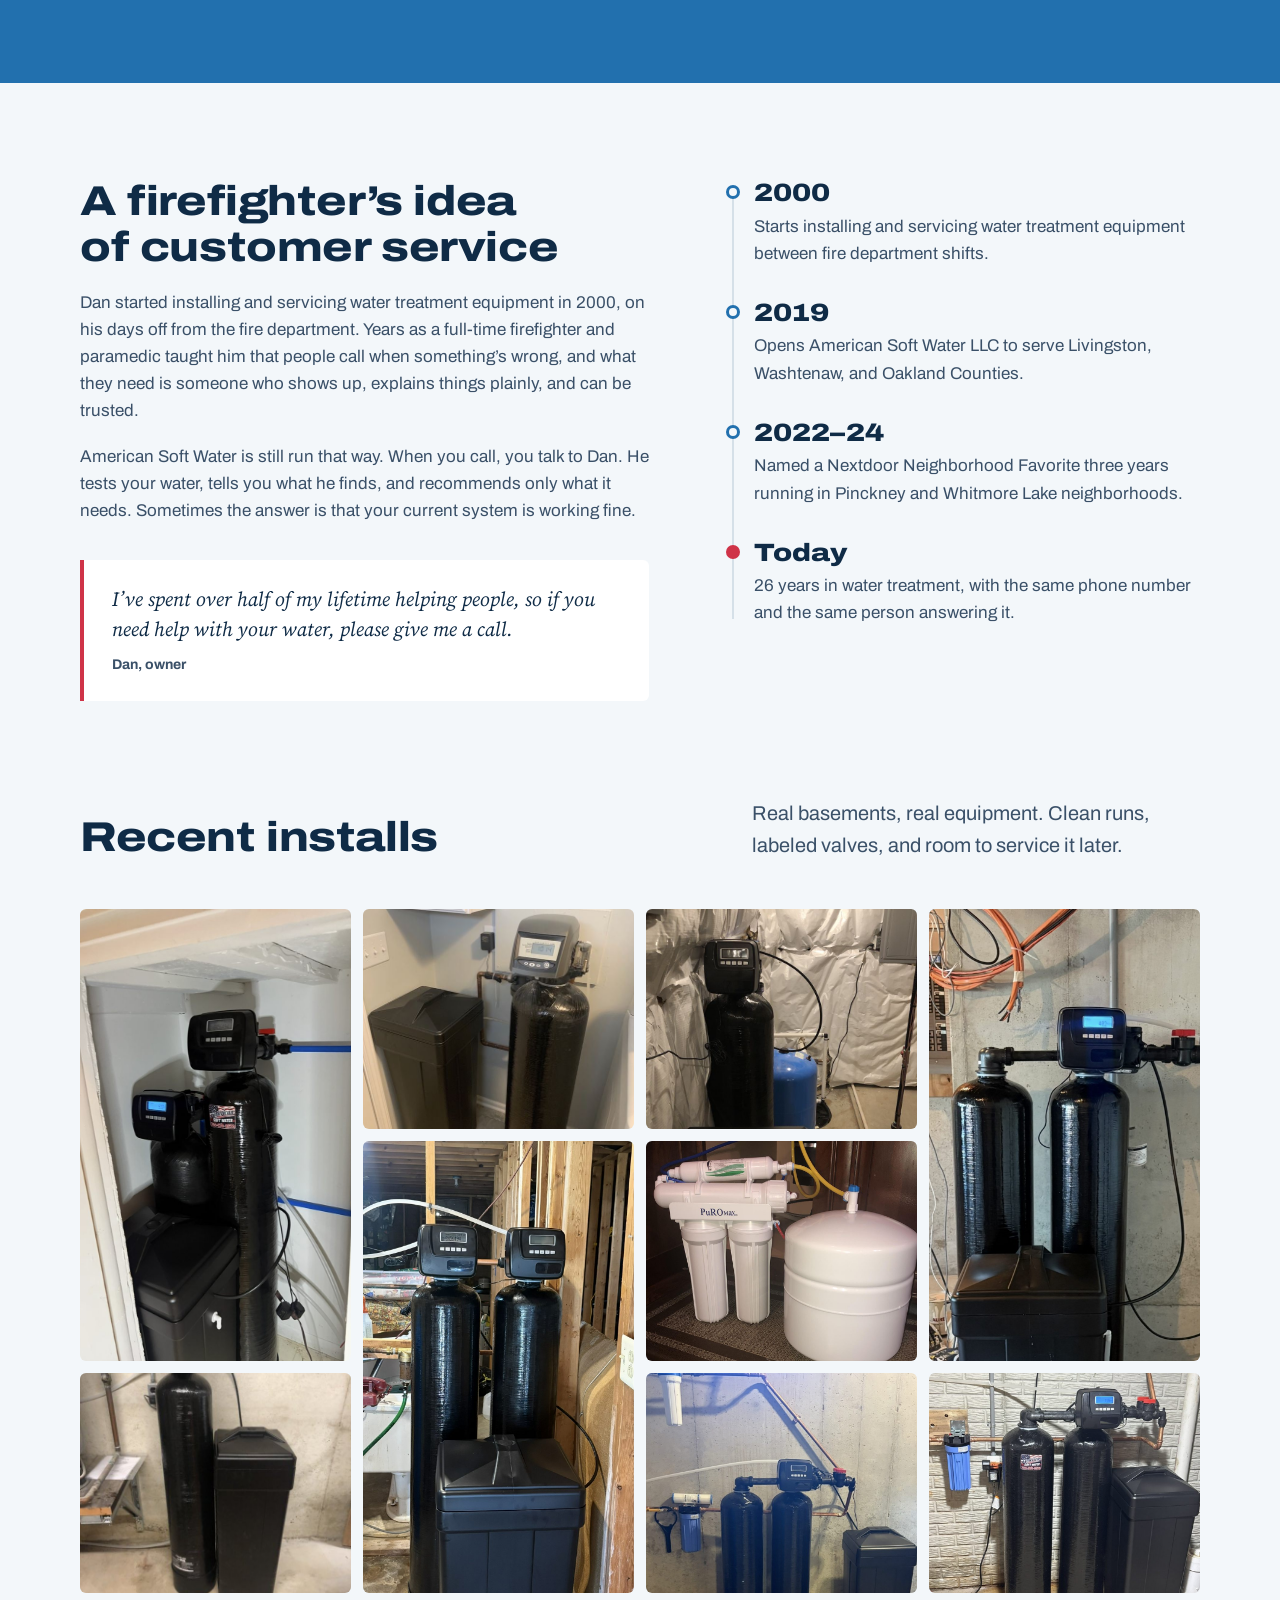
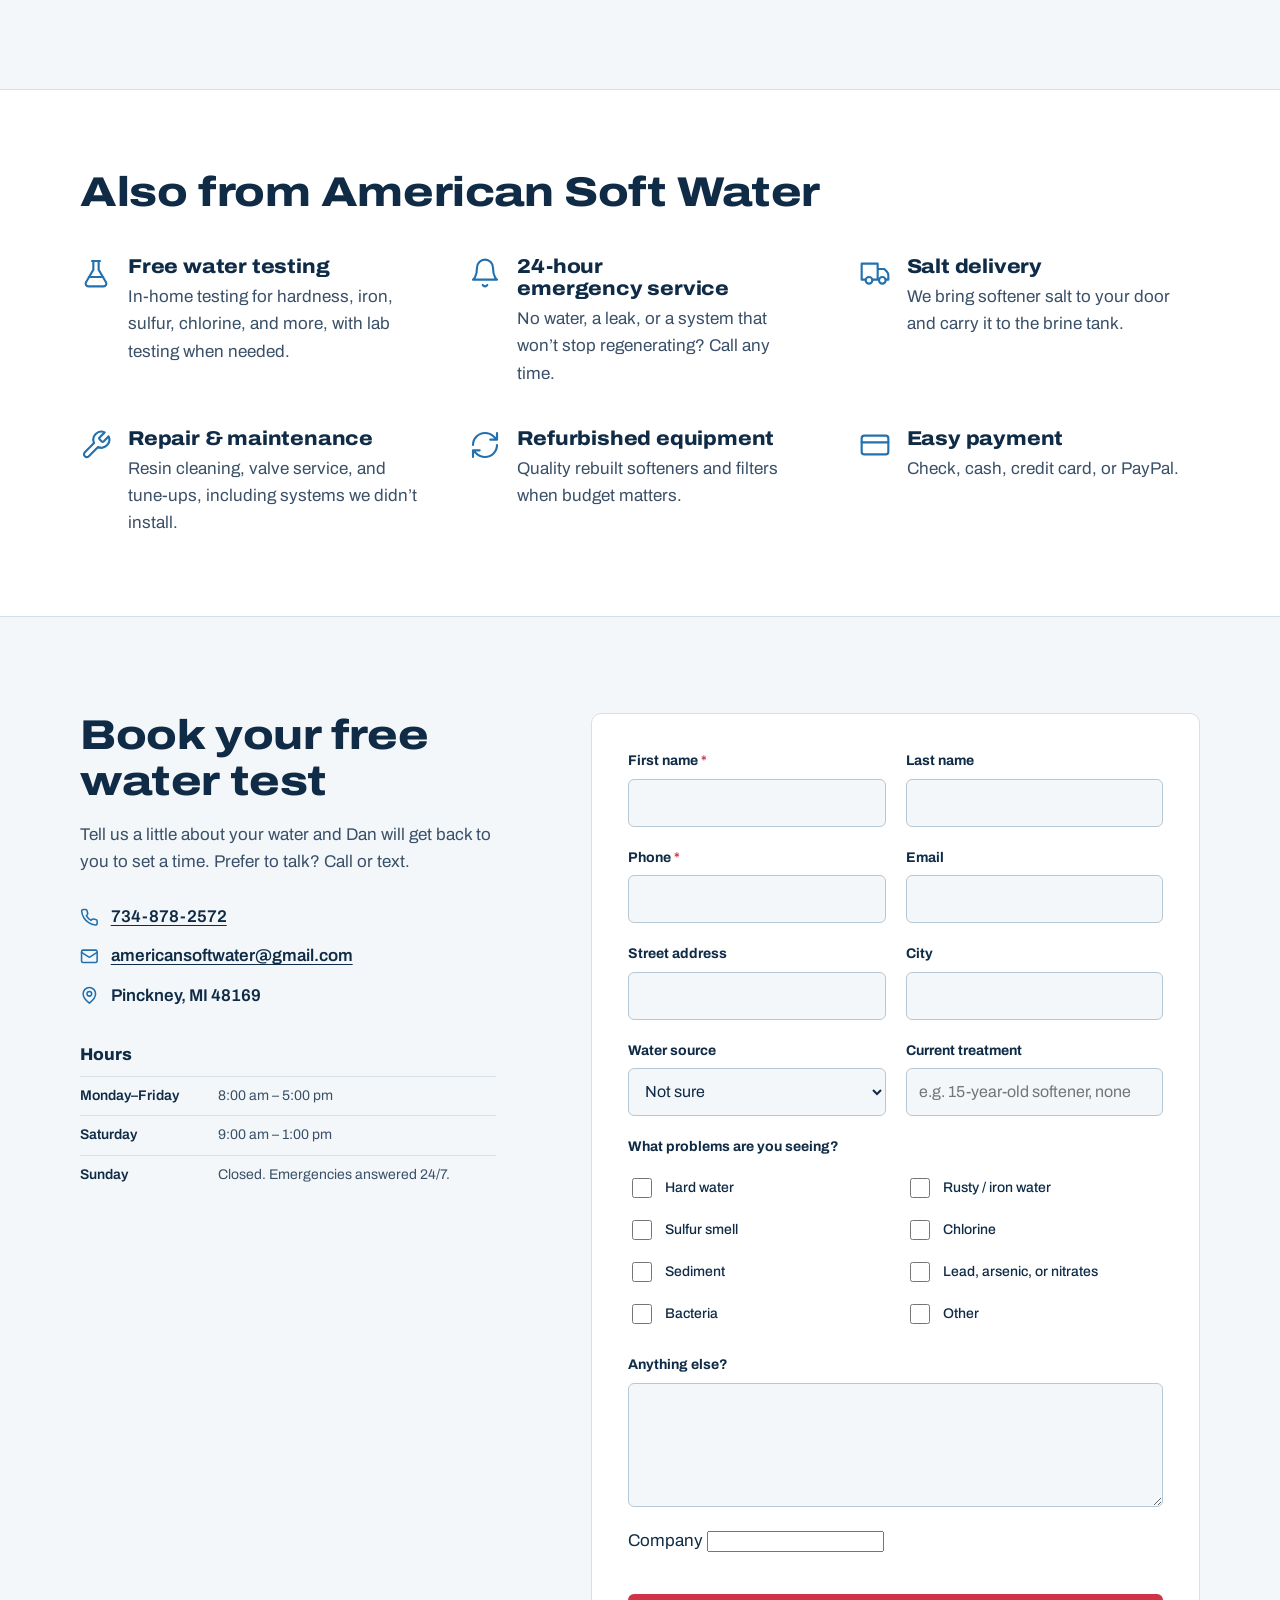
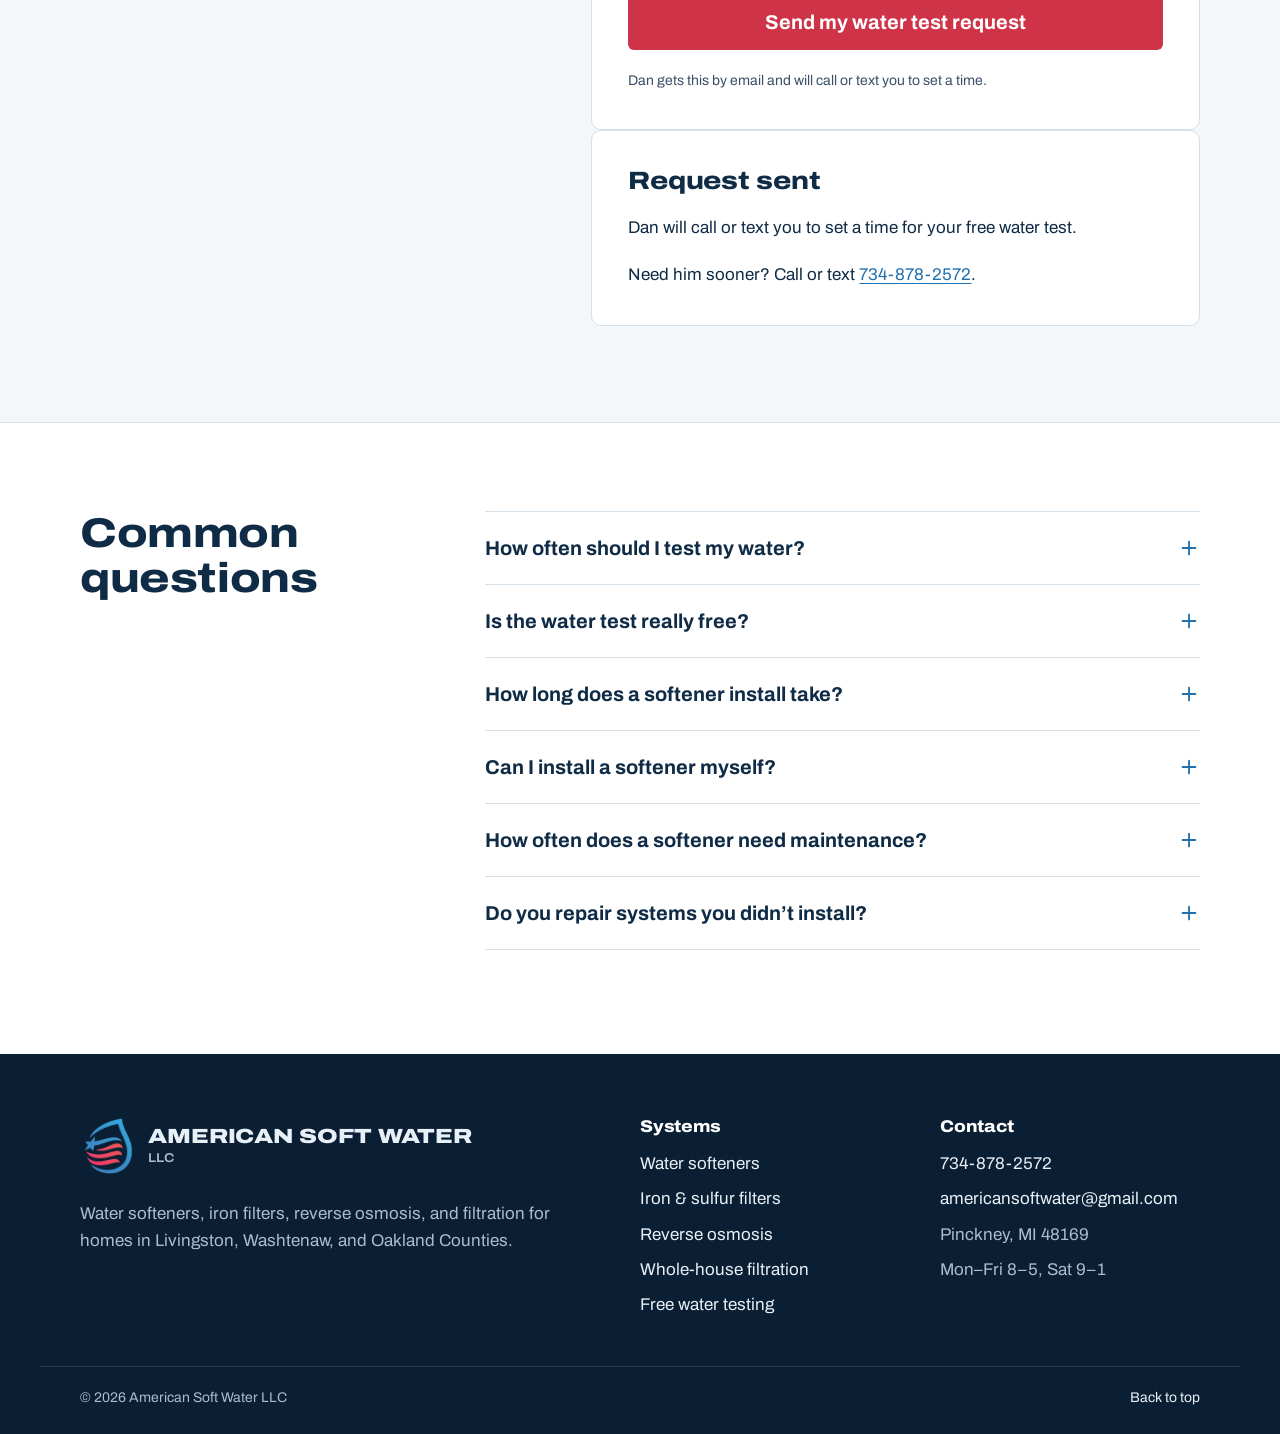
==== commit 34e66b4c: "Tag spam and sales pitches instead of dropping anything Kirk's rule: never block or limit a lead. Th" ====
--- a/public/index.html
+++ b/public/index.html
@@ -15,7 +15,7 @@
   <link rel="preconnect" href="https://fonts.googleapis.com">
   <link rel="preconnect" href="https://fonts.gstatic.com" crossorigin>
   <link href="https://fonts.googleapis.com/css2?family=Archivo:wdth,wght@62..125,400..900&family=Source+Serif+4:ital,opsz,wght@1,8..60,400;1,8..60,500&display=swap" rel="stylesheet">
-  <link rel="stylesheet" href="/css/styles.css?v=10">
+  <link rel="stylesheet" href="/css/styles.css?v=11">
   <script type="application/ld+json">
   {
     "@context": "https://schema.org",
@@ -28,7 +28,13 @@
     "address": { "@type": "PostalAddress", "addressLocality": "Pinckney", "addressRegion": "MI", "postalCode": "48169", "addressCountry": "US" },
     "areaServed": ["Livingston County, MI", "Washtenaw County, MI", "Oakland County, MI"],
     "openingHours": ["Mo-Fr 08:00-17:00", "Sa 09:00-13:00"],
-    "aggregateRating": { "@type": "AggregateRating", "ratingValue": "5.0", "bestRating": "5" }
+    "logo": "https://www.americansoftwater.com/assets/logo/mark-1024.png",
+    "image": "https://www.americansoftwater.com/assets/img/install-iron-softener-blue.jpg",
+    "sameAs": [
+      "https://maps.google.com/?cid=2943230099254517318",
+      "https://nextdoor.com/pages/americansoftwatergmailcom-pinckney-mi/",
+      "https://www.yelp.com/biz/american-soft-water-pinckney-2"
+    ]
   }
   </script>
 </head>
@@ -353,7 +359,7 @@
         </div>
 
         <div class="booking__panel">
-        <form class="form" id="test-form" action="/api/inquiry" method="post" data-to="americansoftwater@gmail.com" novalidate>
+        <form class="form" id="test-form" action="/api/inquiry" method="post" data-to="americansoftwater@gmail.com" data-turnstile-sitekey="" novalidate>
           <div class="form__error-summary" id="form-errors" tabindex="-1" hidden></div>
           <div class="form__row">
             <div class="field">
@@ -425,6 +431,9 @@
             <input id="f-company" name="company" type="text" tabindex="-1" autocomplete="off">
           </div>
           <input type="hidden" name="t" id="f-started" value="">
+          <!-- Cloudflare Turnstile bot check: invisible unless Cloudflare wants a click. It only
+               labels the request (worker/screen.ts); the form sends with or without it. -->
+          <div class="form__turnstile" id="f-turnstile"></div>
           <button class="btn btn--red btn--lg btn--block" type="submit" id="f-submit">Send my water test request</button>
           <p class="form__note">Dan gets this by email and will call or text you to set a time.</p>
           <p class="form__status" id="form-status" role="status"></p>
@@ -515,6 +524,6 @@
   </div>
   <!-- /@shared:footer -->
 
-  <script src="/js/main.js?v=10" defer></script>
+  <script src="/js/main.js?v=11" defer></script>
 </body>
 </html>
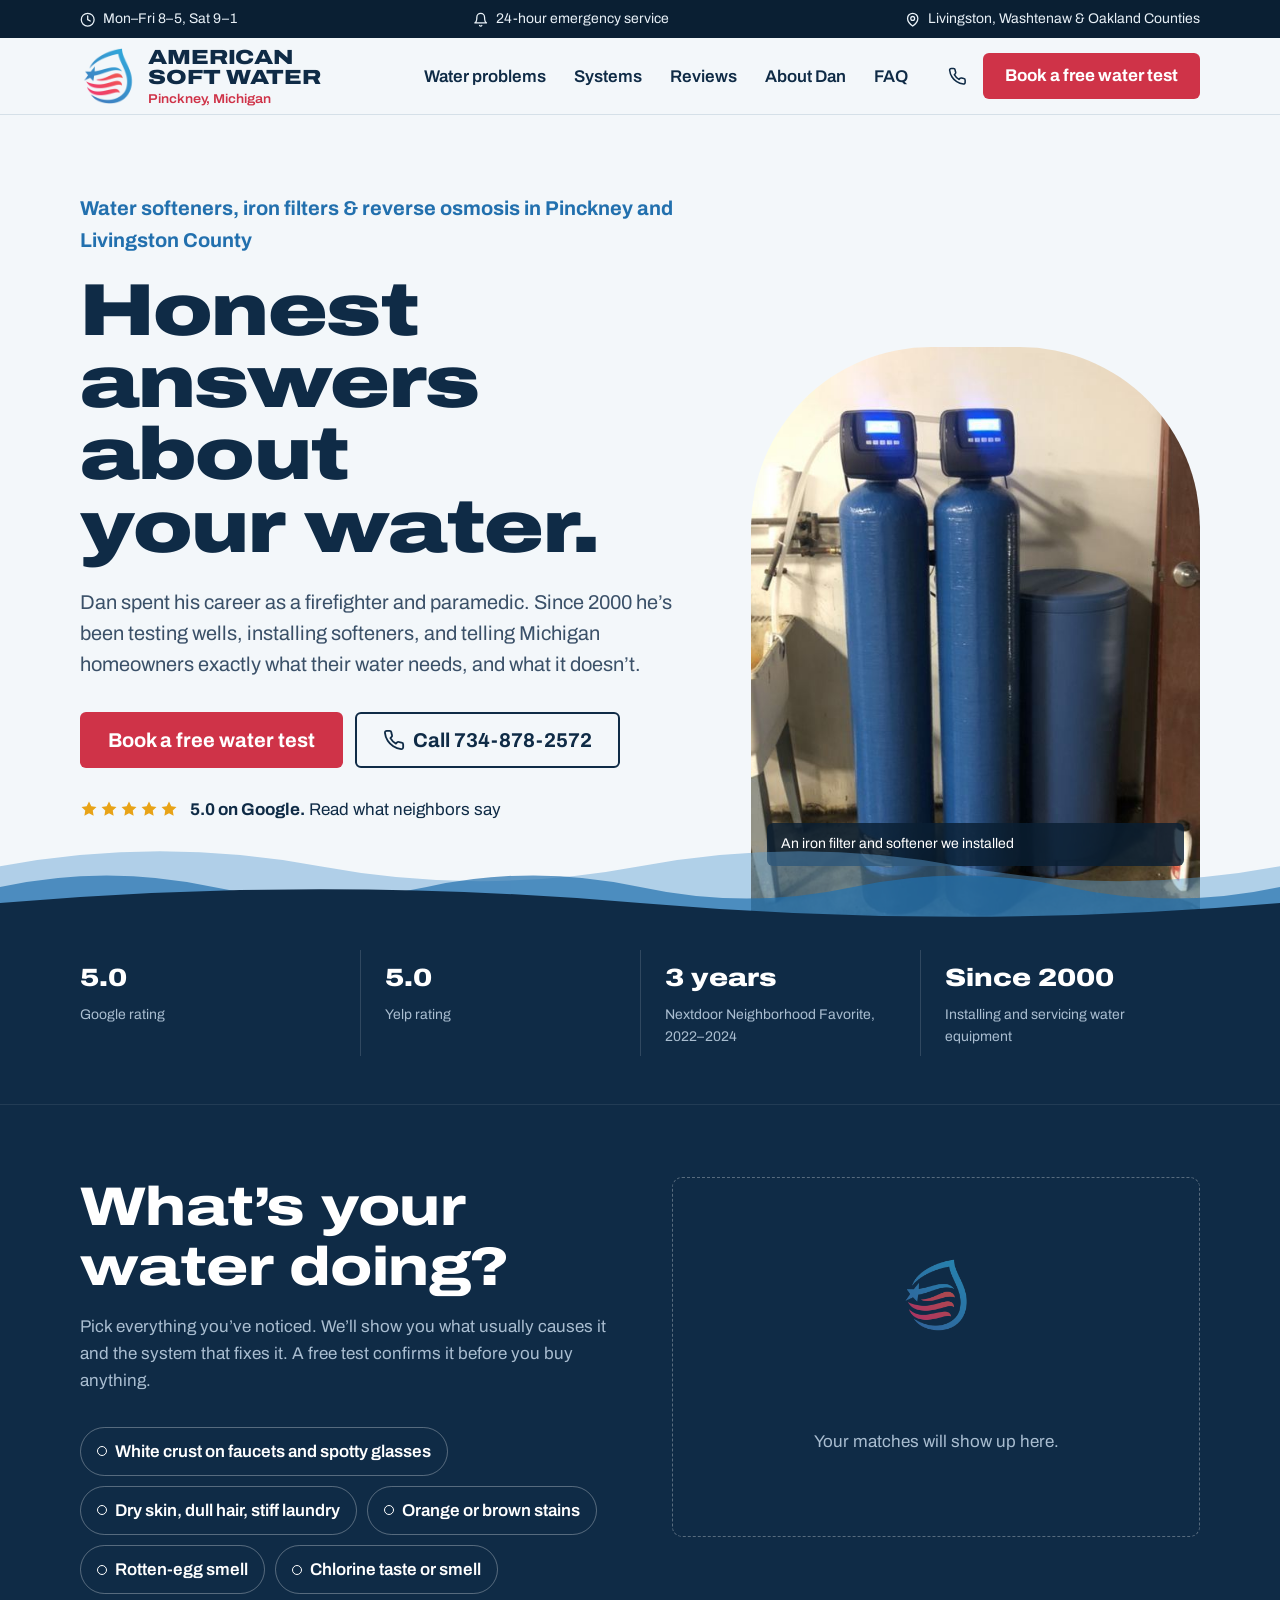
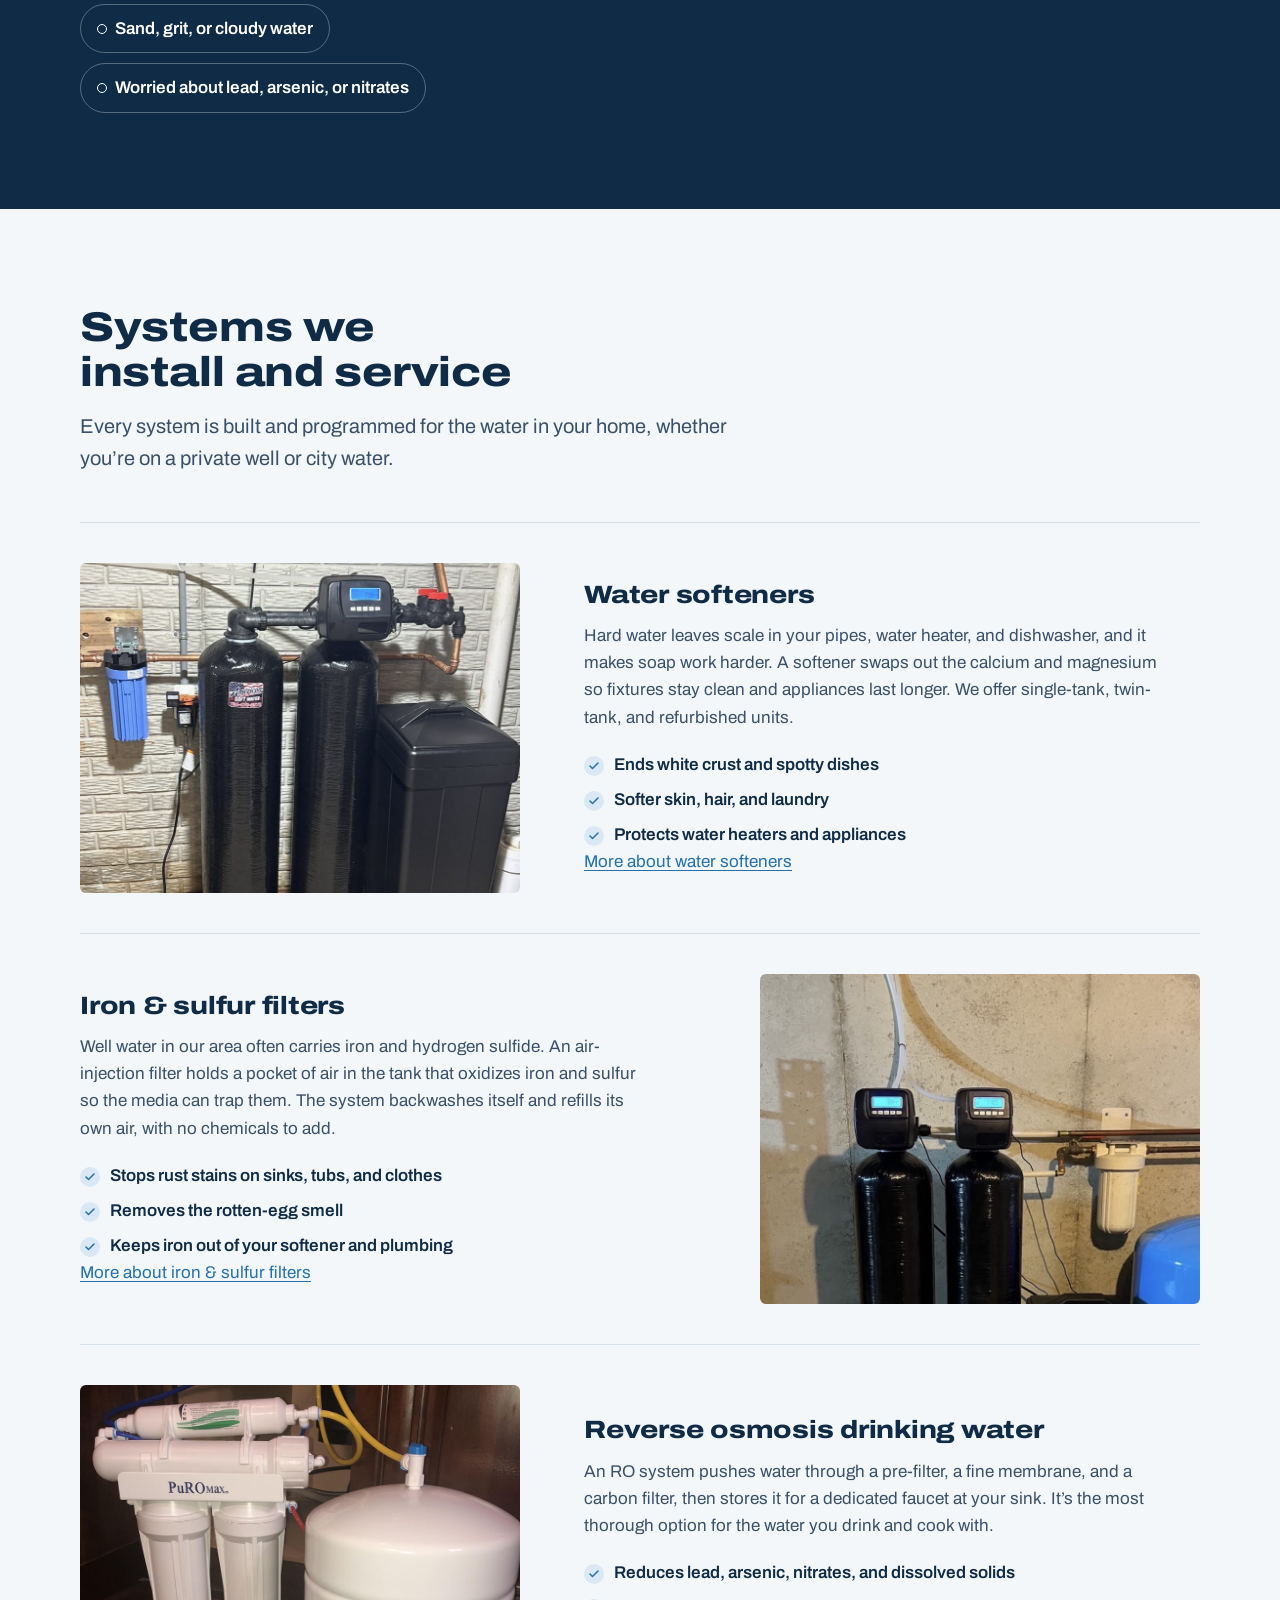
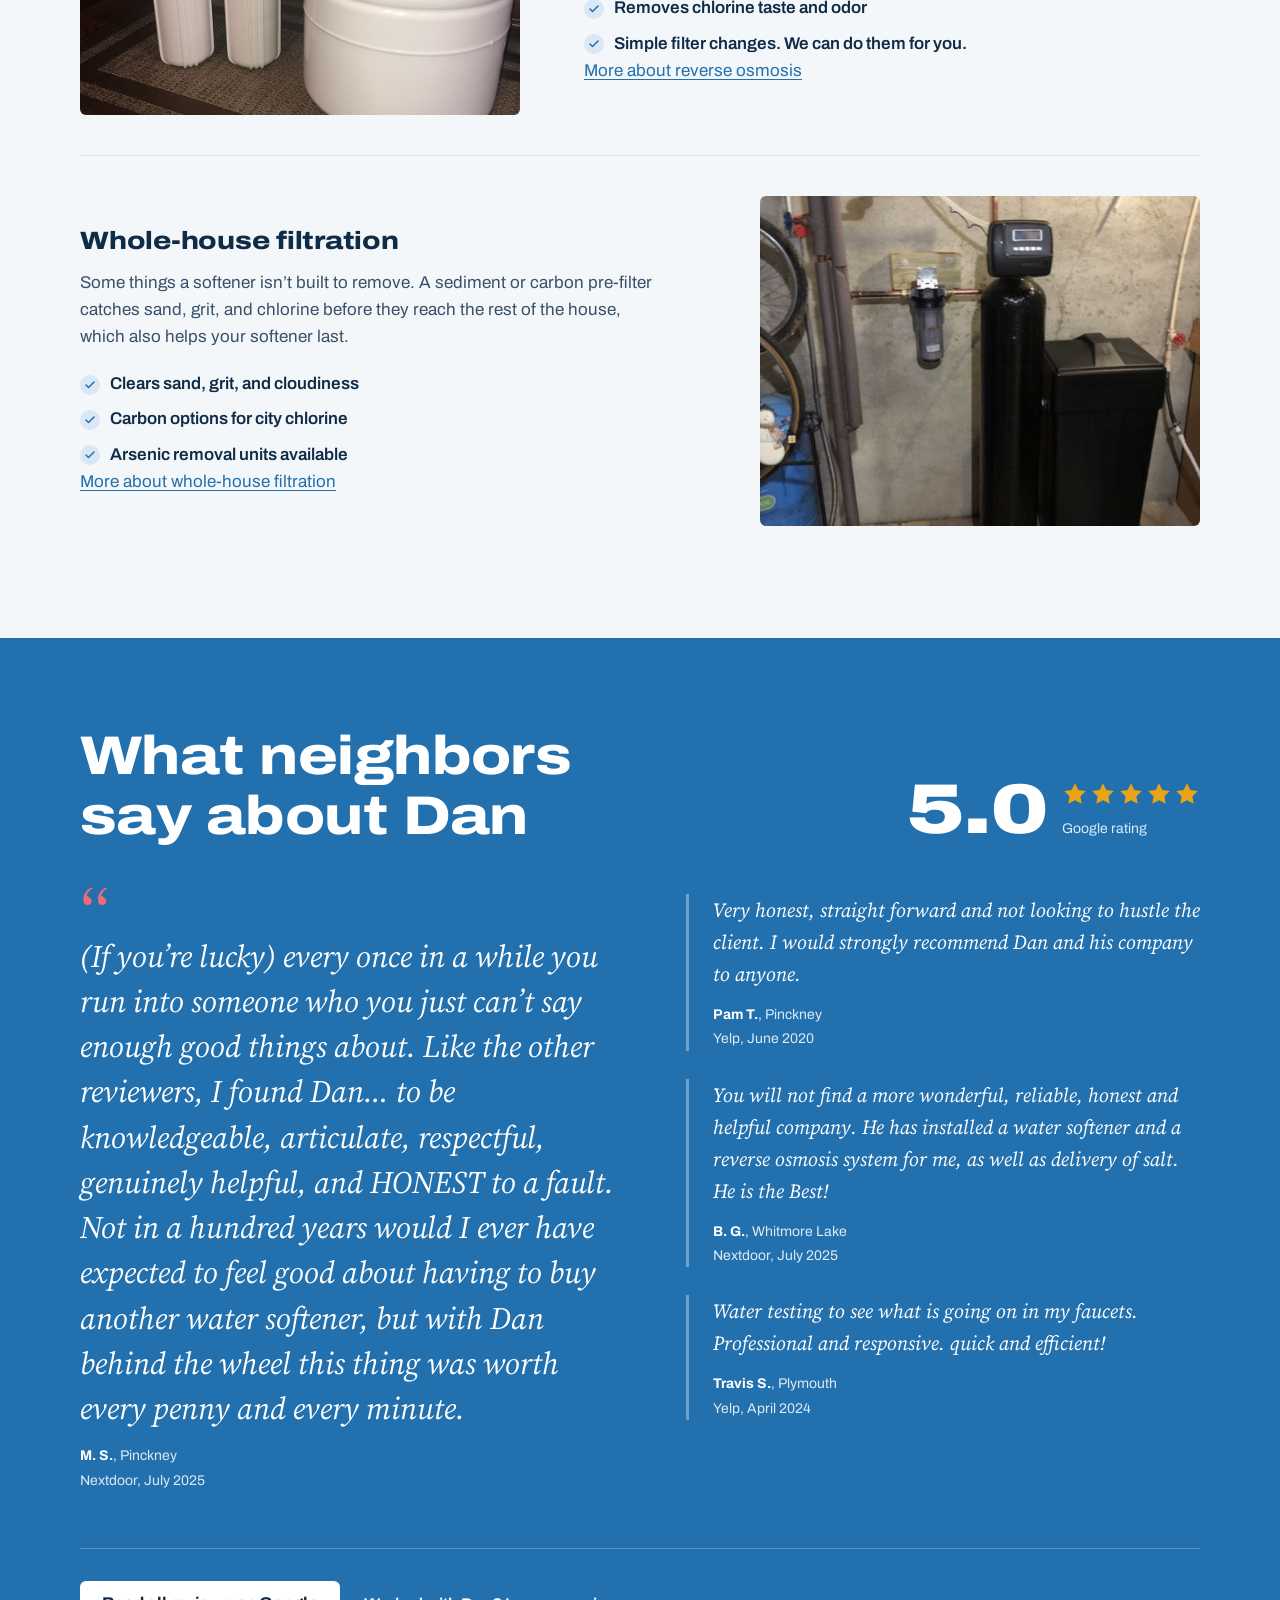
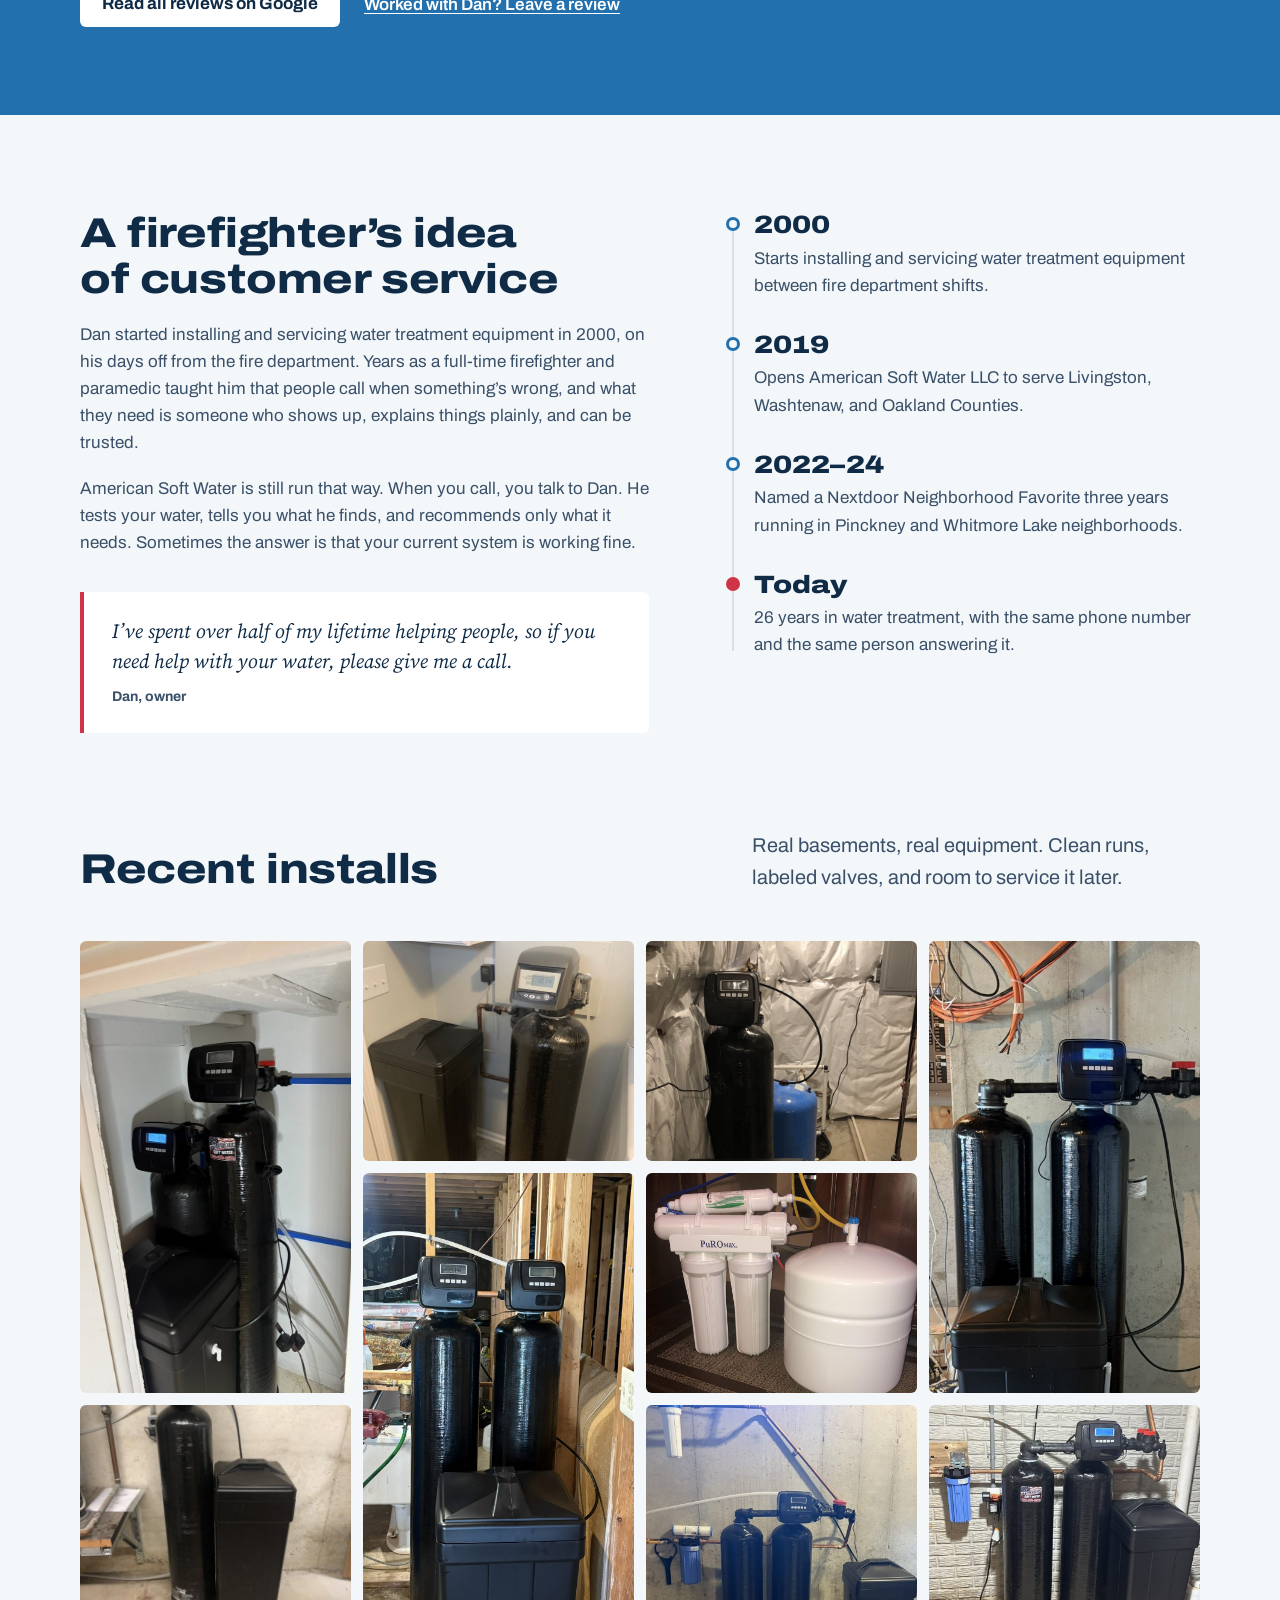
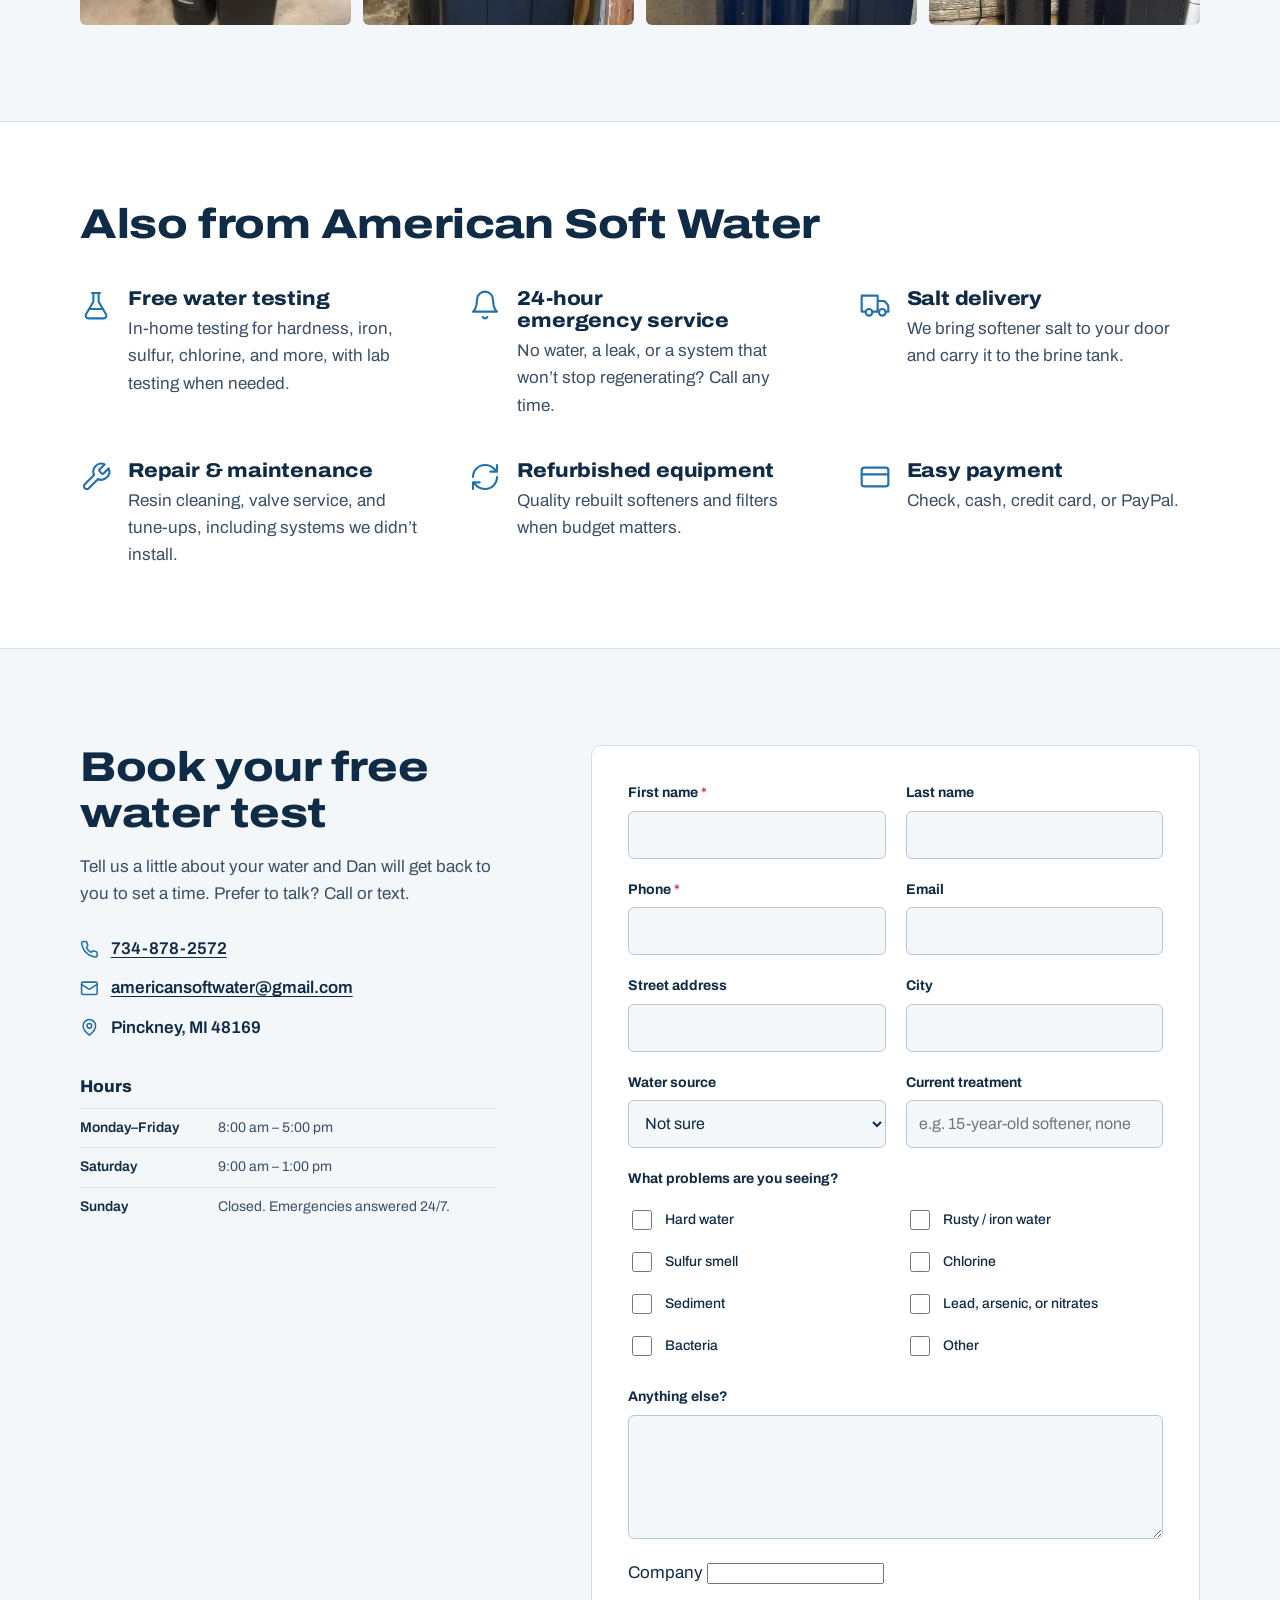
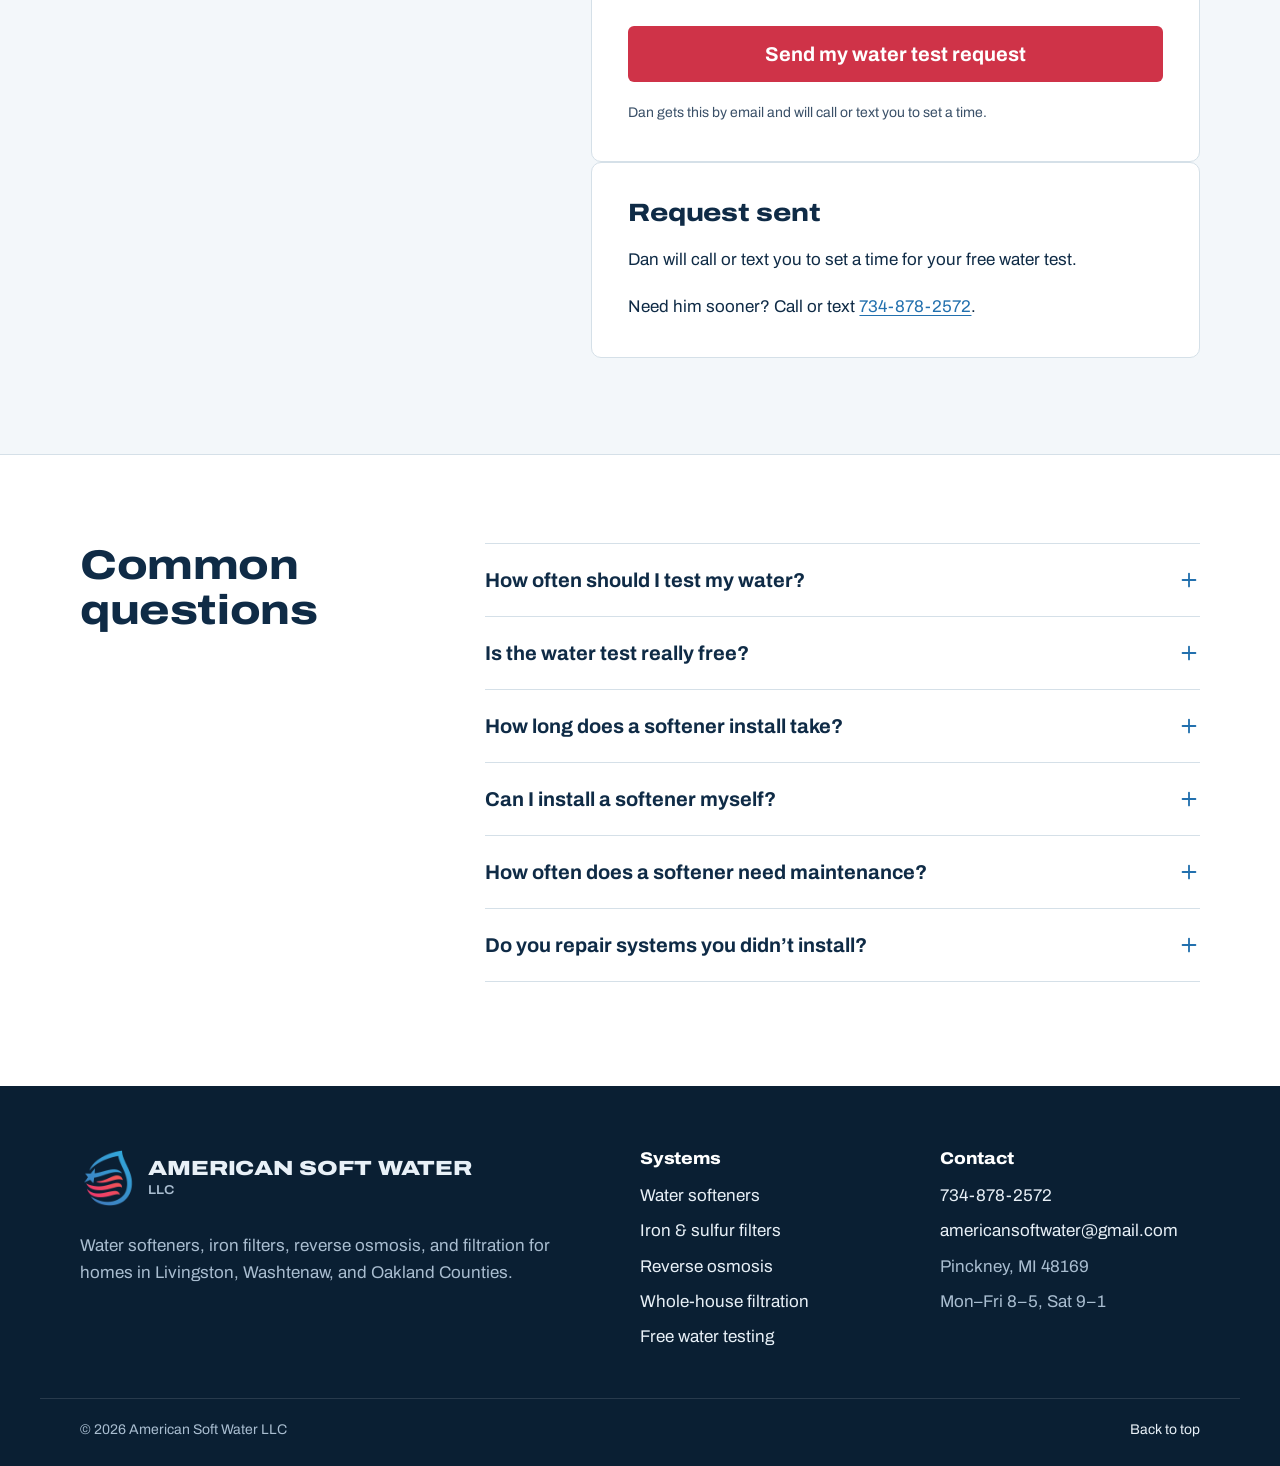
==== commit bbf5ea75: "Shorten titles and descriptions; name the area in the hero SEO follow-up: titles were 66-83 characte" ====
--- a/public/index.html
+++ b/public/index.html
@@ -3,8 +3,8 @@
 <head>
   <meta charset="utf-8">
   <meta name="viewport" content="width=device-width, initial-scale=1">
-  <title>American Soft Water LLC | Water Softeners &amp; Filtration in Pinckney, MI</title>
-  <meta name="description" content="Water softeners, iron filters, and reverse osmosis systems installed by Dan, a retired firefighter/paramedic treating Livingston, Washtenaw, and Oakland County water since 2000. Free water testing.">
+  <title>American Soft Water | Water Softeners in Pinckney, MI</title>
+  <meta name="description" content="Water softeners, iron filters and reverse osmosis installed by Dan, a retired firefighter, in Pinckney and Livingston County. Free in-home water test.">
   <link rel="canonical" href="https://www.americansoftwater.com/">
   <link rel="icon" href="/assets/logo/favicon-64.png" type="image/png">
   <link rel="apple-touch-icon" href="/assets/logo/mark.png">
@@ -15,7 +15,7 @@
   <link rel="preconnect" href="https://fonts.googleapis.com">
   <link rel="preconnect" href="https://fonts.gstatic.com" crossorigin>
   <link href="https://fonts.googleapis.com/css2?family=Archivo:wdth,wght@62..125,400..900&family=Source+Serif+4:ital,opsz,wght@1,8..60,400;1,8..60,500&display=swap" rel="stylesheet">
-  <link rel="stylesheet" href="/css/styles.css?v=11">
+  <link rel="stylesheet" href="/css/styles.css?v=12">
   <script type="application/ld+json">
   {
     "@context": "https://schema.org",
@@ -35,6 +35,15 @@
       "https://nextdoor.com/pages/americansoftwatergmailcom-pinckney-mi/",
       "https://www.yelp.com/biz/american-soft-water-pinckney-2"
     ]
+  }
+  </script>
+  <script type="application/ld+json">
+  {
+    "@context": "https://schema.org",
+    "@type": "WebSite",
+    "name": "American Soft Water",
+    "alternateName": "American Soft Water LLC",
+    "url": "https://www.americansoftwater.com/"
   }
   </script>
 </head>
@@ -105,7 +114,7 @@
     <section class="hero">
       <div class="wrap hero__grid">
         <div class="hero__copy">
-          <p class="hero__kicker">Water softeners, iron filters &amp; reverse osmosis</p>
+          <p class="hero__kicker">Water softeners, iron filters &amp; reverse osmosis in Pinckney and Livingston County</p>
           <h1 class="hero__title">Honest answers about your&nbsp;water.</h1>
           <p class="hero__lede">Dan spent his career as a firefighter and paramedic. Since 2000 he’s been testing wells, installing softeners, and telling Michigan homeowners exactly what their water needs, and what it doesn’t.</p>
           <div class="hero__actions">
@@ -359,7 +368,7 @@
         </div>
 
         <div class="booking__panel">
-        <form class="form" id="test-form" action="/api/inquiry" method="post" data-to="americansoftwater@gmail.com" data-turnstile-sitekey="" novalidate>
+        <form class="form" id="test-form" action="/api/inquiry" method="post" data-to="americansoftwater@gmail.com" data-turnstile-sitekey="0x4AAAAAAGRn4Jouo1MUimZG" novalidate>
           <div class="form__error-summary" id="form-errors" tabindex="-1" hidden></div>
           <div class="form__row">
             <div class="field">
@@ -524,6 +533,6 @@
   </div>
   <!-- /@shared:footer -->
 
-  <script src="/js/main.js?v=11" defer></script>
+  <script src="/js/main.js?v=12" defer></script>
 </body>
 </html>
